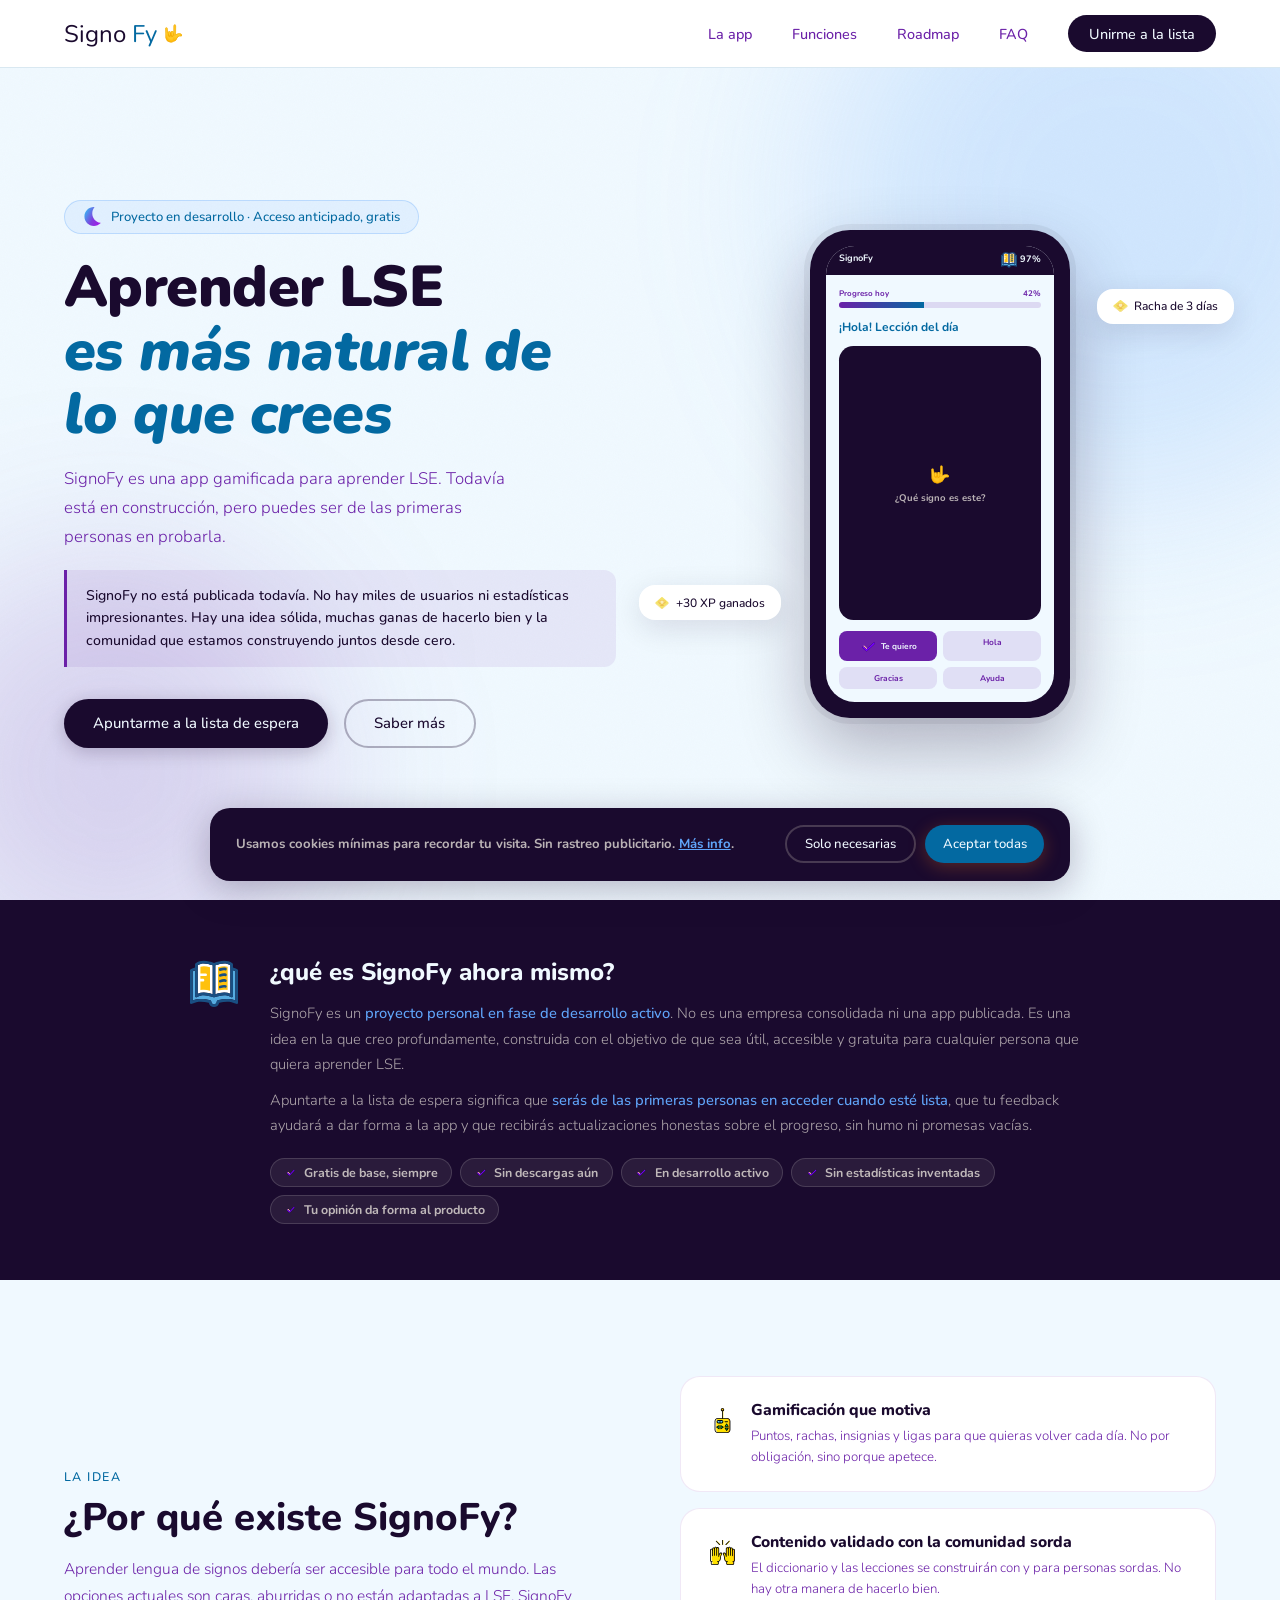
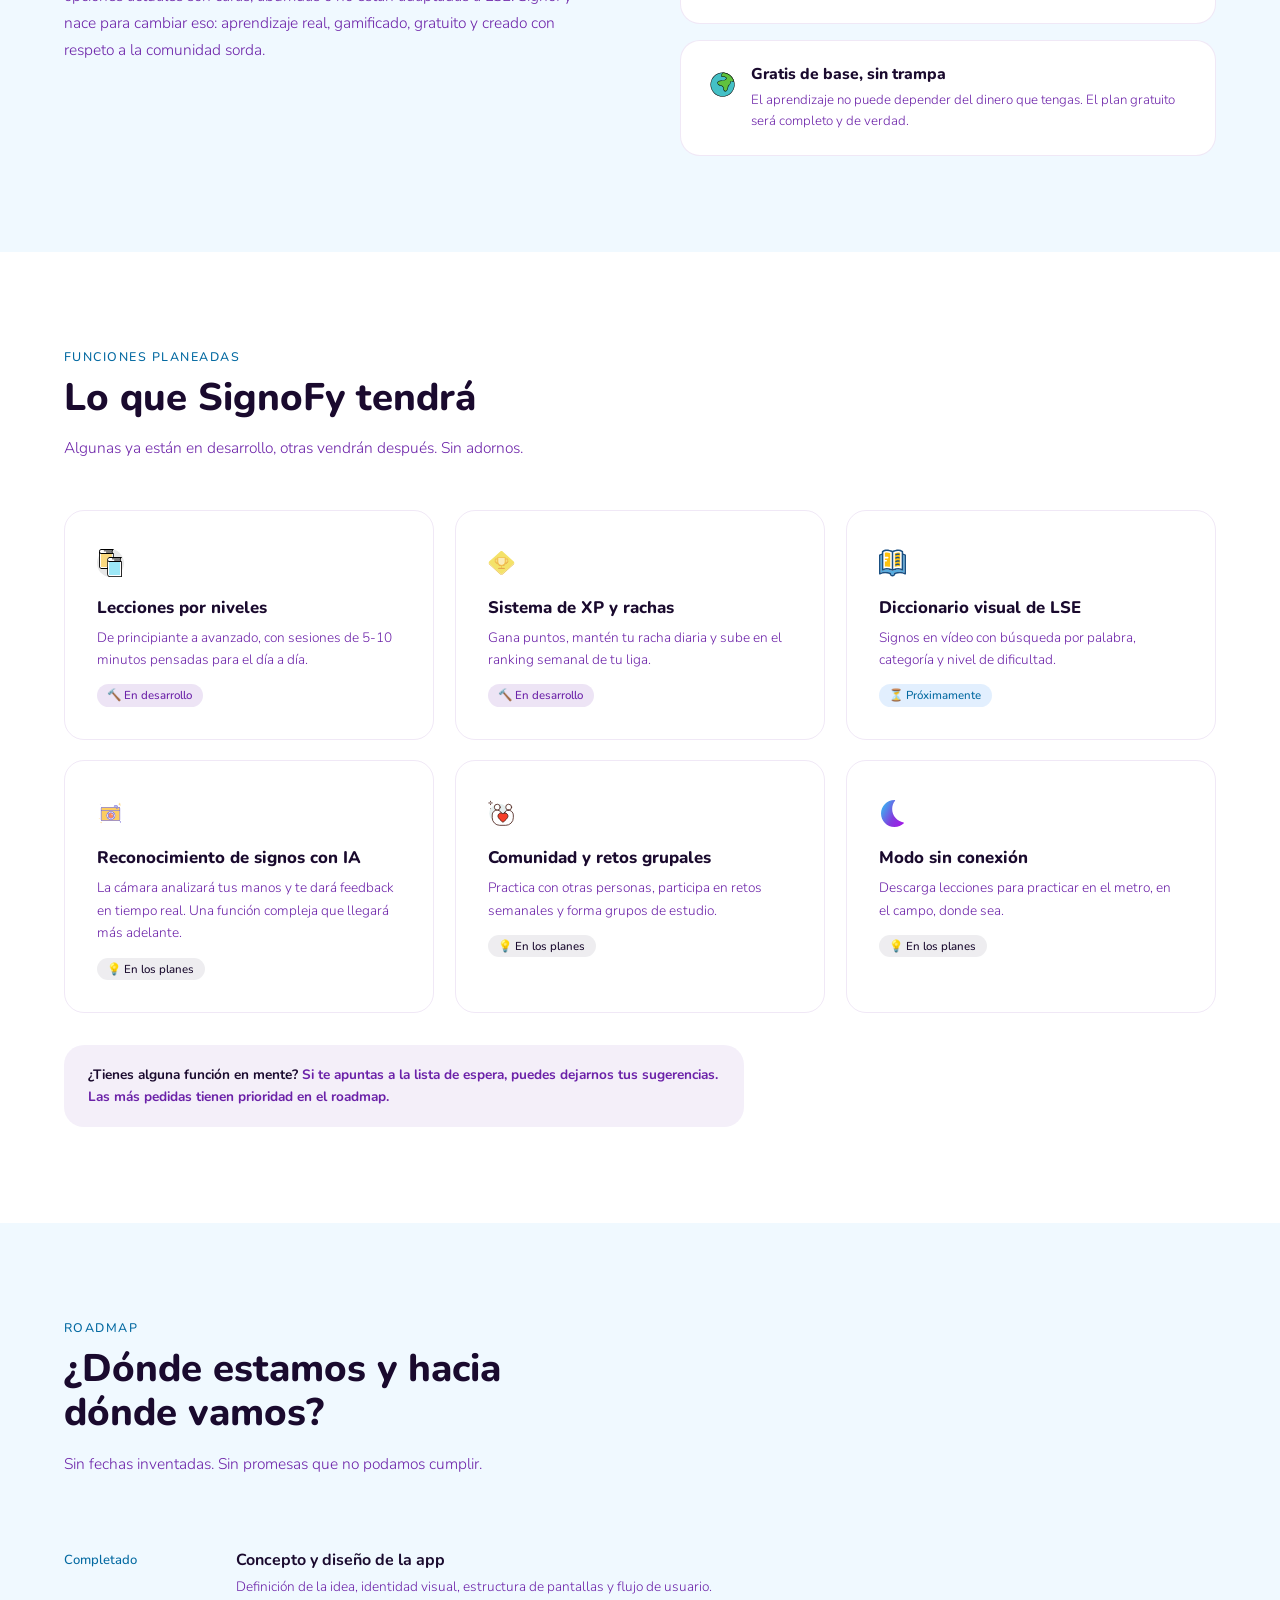
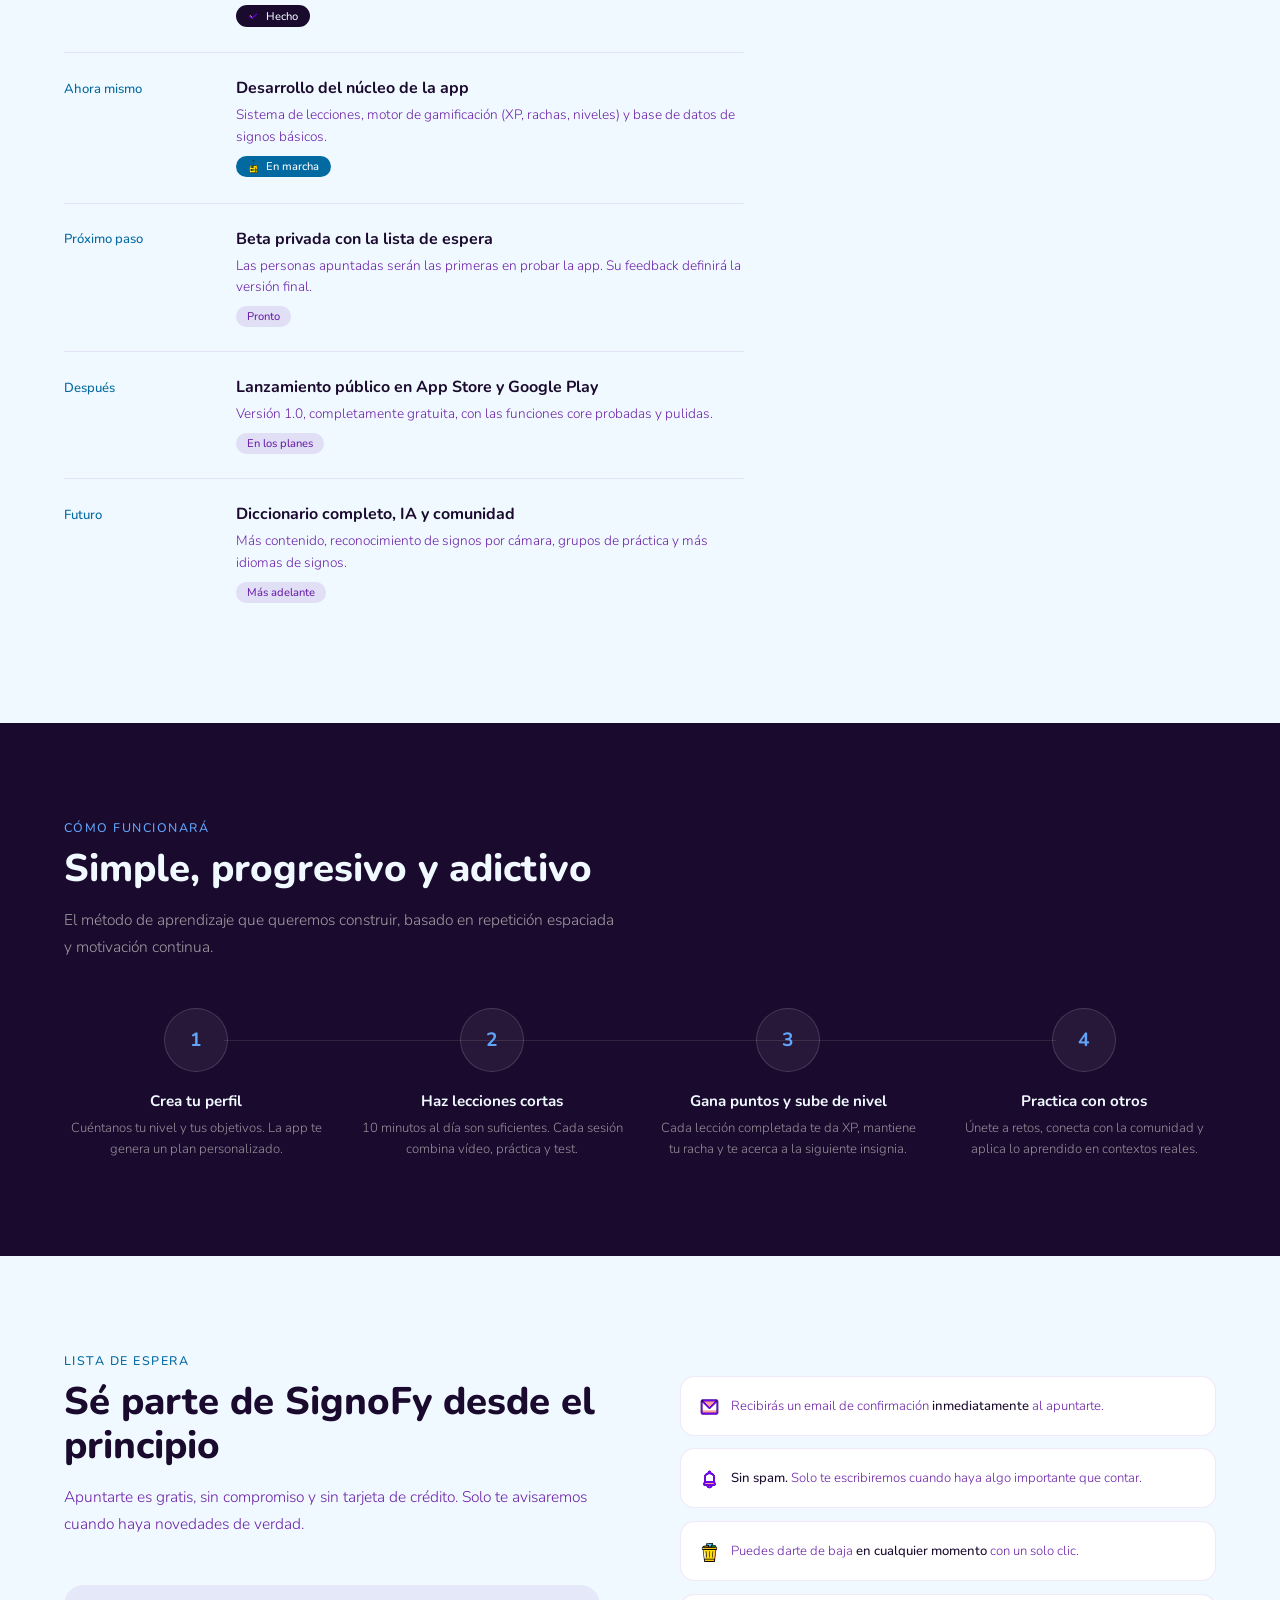
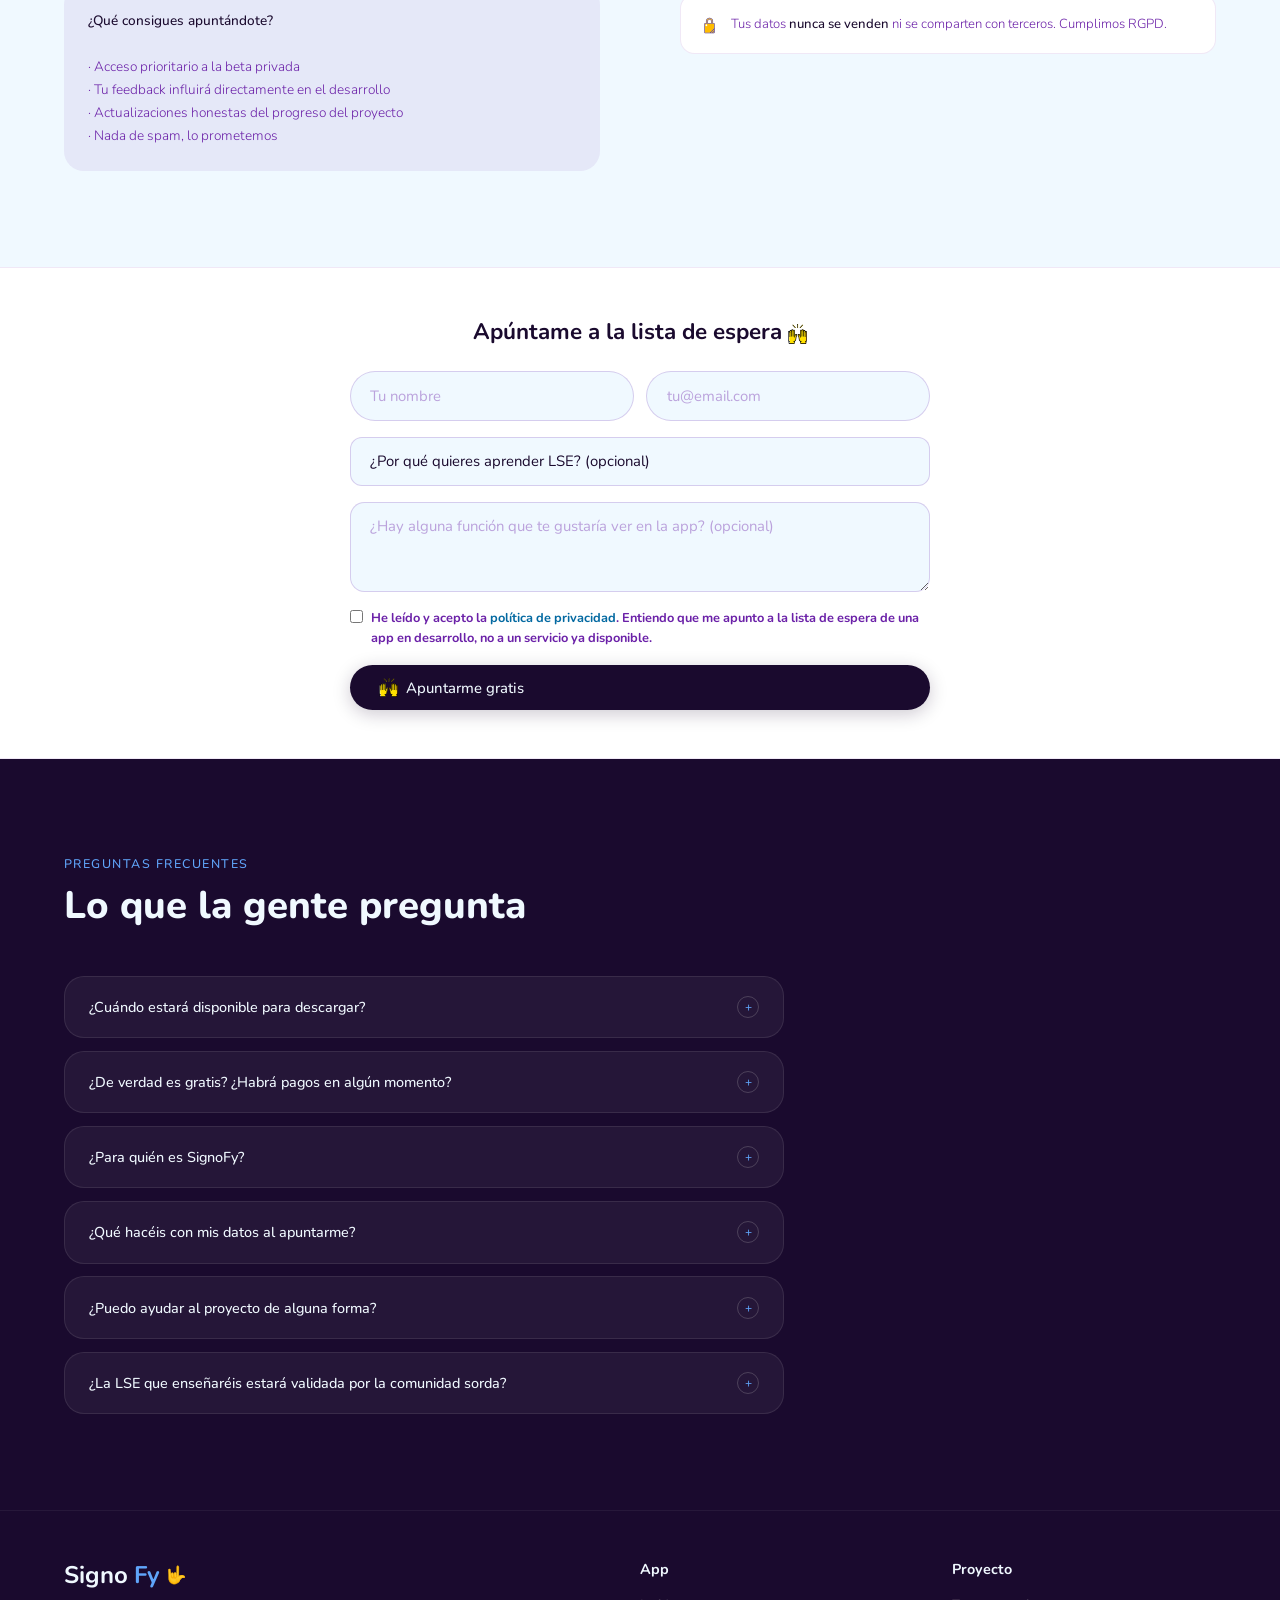
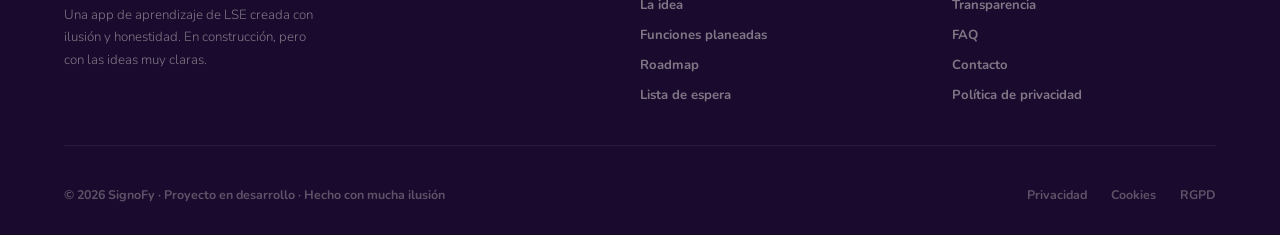
==== signofy/index.html @ 1447b9eb "upload signofy page" ====
<!DOCTYPE html>
<html lang="es">
<head>
  <meta charset="UTF-8" />
  <meta name="viewport" content="width=device-width, initial-scale=1.0" />
  <title>SignoFy — Aprende Lengua de Signos, gratis</title>

  <!-- Fuentes -->
  <link rel="preconnect" href="https://fonts.googleapis.com" />
  <link rel="preconnect" href="https://fonts.gstatic.com" crossorigin />
  <link href="https://fonts.googleapis.com/css2?family=Nunito:ital,wght@0,400;0,600;0,700;0,800;0,900;1,700&display=swap" rel="stylesheet" />

  <!-- Estilos -->
  <link rel="stylesheet" href="css/style.css" />
</head>
<body>

<!-- ── NAV ────────────────────────────────────────────────── -->
<nav id="navbar">
  <a href="#" class="logo">Signo<em>Fy</em> <img src="icons/love.svg" alt="mano" class="emoji-icon"></a>
  <ul class="nav-links">
    <li><a href="#about">La app</a></li>
    <li><a href="#features">Funciones</a></li>
    <li><a href="#roadmap">Roadmap</a></li>
    <li><a href="#faq">FAQ</a></li>
    <li><a href="#waitlist-form-section" class="nav-cta">Unirme a la lista</a></li>
  </ul>
  <div class="hamburger" id="hamburger">
    <span></span><span></span><span></span>
  </div>
</nav>

<!-- ── HERO ───────────────────────────────────────────────── -->
<section id="hero">
  <div class="blob blob-1"></div>
  <div class="blob blob-2"></div>

  <div class="hero-text">
    <div class="honesty-pill"><img src="icons/moon.svg" alt="proyecto" class="emoji-icon"> Proyecto en desarrollo · Acceso anticipado, gratis</div>
    <h1>Aprender LSE<br><em>es más natural de lo que crees</em></h1>
    <p class="hero-sub">SignoFy es una app gamificada para aprender LSE. Todavía está en construcción, pero puedes ser de las primeras personas en probarla.</p>
    <div class="early-note">
      <strong>SignoFy no está publicada todavía. No hay miles de usuarios ni estadísticas impresionantes. Hay una idea sólida, muchas ganas de hacerlo bien y la comunidad que estamos construyendo juntos desde cero.
    </div>
    <div class="hero-actions">
      <a href="#waitlist-form-section" class="btn btn-primary"> Apuntarme a la lista de espera</a>
      <a href="#about" class="btn btn-outline">Saber más</a>
    </div>
  </div>

  <div class="hero-visual">
    <div class="phone-wrap">
      <div class="phone">
        <div class="phone-screen">
          <div class="ps-top"><span>SignoFy</span><span><img src="icons/open.svg" alt="batería" class="emoji-icon ps-emoji"> 97%</span></div>
          <div class="ps-body">
            <div class="ps-bar-wrap">
              <div class="ps-bar-label"><span>Progreso hoy</span><span>42%</span></div>
              <div class="ps-bar"><div class="ps-fill"></div></div>
            </div>
            <div class="ps-greeting">¡Hola! Lección del día</div>
            <div class="ps-card">
              <div class="ps-love"><img src="icons/love.svg" alt="signo" class="emoji-icon"></div>
              <div class="ps-q">¿Qué signo es este?</div>
            </div>
            <div class="ps-opts">
              <div class="ps-opt ok"><img src="icons/check.svg" alt="correcto" class="emoji-icon"> Te quiero</div>
              <div class="ps-opt">Hola</div>
              <div class="ps-opt">Gracias</div>
              <div class="ps-opt">Ayuda</div>
            </div>
          </div>
        </div>
      </div>
      <div class="float-badge fb-1"><img src="icons/trophy.svg" alt="racha" class="emoji-icon"> Racha de 3 días</div>
      <div class="float-badge fb-2"><img src="icons/trophy.svg" alt="xp" class="emoji-icon"> +30 XP ganados</div>
    </div>
  </div>
</section>

<!-- ── TRANSPARENCIA ──────────────────────────────────────── -->
<section id="transparency">
  <div class="transp-inner">
    <div class="transp-icon"><img src="icons/open.svg" alt="transparencia" class="emoji-icon"></div>
    <div class="transp-text">
      <h2>¿qué es SignoFy ahora mismo?</h2>
      <p>SignoFy es un <strong>proyecto personal en fase de desarrollo activo</strong>. No es una empresa consolidada ni una app publicada. Es una idea en la que creo profundamente, construida con el objetivo de que sea útil, accesible y gratuita para cualquier persona que quiera aprender LSE.</p>
      <p>Apuntarte a la lista de espera significa que <strong>serás de las primeras personas en acceder cuando esté lista</strong>, que tu feedback ayudará a dar forma a la app y que recibirás actualizaciones honestas sobre el progreso, sin humo ni promesas vacías.</p>
      <div class="transp-tags">
        <div class="transp-tag"><img src="icons/check.svg" alt="check" class="emoji-icon"> Gratis de base, siempre</div>
        <div class="transp-tag"><img src="icons/check.svg" alt="check" class="emoji-icon"> Sin descargas aún</div>
        <div class="transp-tag"><img src="icons/check.svg" alt="check" class="emoji-icon"> En desarrollo activo</div>
        <div class="transp-tag"><img src="icons/check.svg" alt="check" class="emoji-icon"> Sin estadísticas inventadas</div>
        <div class="transp-tag"><img src="icons/check.svg" alt="check" class="emoji-icon"> Tu opinión da forma al producto</div>
      </div>
    </div>
  </div>
</section>

<!-- ── ABOUT ───────────────────────────────────────────────── -->
<section id="about">
  <div class="about-grid">
    <div class="about-text reveal">
      <p class="section-label">La idea</p>
      <h2 class="section-title">¿Por qué existe SignoFy?</h2>
      <p class="section-sub">Aprender lengua de signos debería ser accesible para todo el mundo. Las opciones actuales son caras, aburridas o no están adaptadas a LSE. SignoFy nace para cambiar eso: aprendizaje real, gamificado, gratuito y creado con respeto a la comunidad sorda.</p>
    </div>
    <div class="about-cards reveal">
      <div class="about-card">
        <div class="about-card-icon"><img src="icons/controller.svg" alt="gamificación" class="emoji-icon"></div>
        <div>
          <h3>Gamificación que motiva</h3>
          <p>Puntos, rachas, insignias y ligas para que quieras volver cada día. No por obligación, sino porque apetece.</p>
        </div>
      </div>
      <div class="about-card">
        <div class="about-card-icon"><img src="icons/hands.svg" alt="comunidad" class="emoji-icon"></div>
        <div>
          <h3>Contenido validado con la comunidad sorda</h3>
          <p>El diccionario y las lecciones se construirán con y para personas sordas. No hay otra manera de hacerlo bien.</p>
        </div>
      </div>
      <div class="about-card">
        <div class="about-card-icon"><img src="icons/world.svg" alt="mundial" class="emoji-icon"></div>
        <div>
          <h3>Gratis de base, sin trampa</h3>
          <p>El aprendizaje no puede depender del dinero que tengas. El plan gratuito será completo y de verdad.</p>
        </div>
      </div>
    </div>
  </div>
</section>

<!-- ── FEATURES ───────────────────────────────────────────── -->
<section id="features">
  <p class="section-label reveal">Funciones planeadas</p>
  <h2 class="section-title reveal">Lo que SignoFy tendrá</h2>
  <p class="section-sub reveal">Algunas ya están en desarrollo, otras vendrán después. Sin adornos.</p>

  <div class="features-grid">
    <div class="feat-card reveal">
      <div class="feat-icon"><img src="icons/book.svg" alt="lecciones" class="emoji-icon"></div>
      <h3>Lecciones por niveles</h3>
      <p>De principiante a avanzado, con sesiones de 5-10 minutos pensadas para el día a día.</p>
      <span class="feat-status status-current">🔨 En desarrollo</span>
    </div>
    <div class="feat-card reveal">
      <div class="feat-icon"><img src="icons/trophy.svg" alt="xp" class="emoji-icon"></div>
      <h3>Sistema de XP y rachas</h3>
      <p>Gana puntos, mantén tu racha diaria y sube en el ranking semanal de tu liga.</p>
      <span class="feat-status status-current">🔨 En desarrollo</span>
    </div>
    <div class="feat-card reveal">
      <div class="feat-icon"><img src="icons/open.svg" alt="diccionario" class="emoji-icon"></div>
      <h3>Diccionario visual de LSE</h3>
      <p>Signos en vídeo con búsqueda por palabra, categoría y nivel de dificultad.</p>
      <span class="feat-status status-soon">⏳ Próximamente</span>
    </div>
    <div class="feat-card reveal">
      <div class="feat-icon"><img src="icons/camera.svg" alt="reconocimiento" class="emoji-icon"></div>
      <h3>Reconocimiento de signos con IA</h3>
      <p>La cámara analizará tus manos y te dará feedback en tiempo real. Una función compleja que llegará más adelante.</p>
      <span class="feat-status status-plan">💡 En los planes</span>
    </div>
    <div class="feat-card reveal">
      <div class="feat-icon"><img src="icons/comunity.svg" alt="comunidad" class="emoji-icon"></div>
      <h3>Comunidad y retos grupales</h3>
      <p>Practica con otras personas, participa en retos semanales y forma grupos de estudio.</p>
      <span class="feat-status status-plan">💡 En los planes</span>
    </div>
    <div class="feat-card reveal">
      <div class="feat-icon"><img src="icons/moon.svg" alt="offline" class="emoji-icon"></div>
      <h3>Modo sin conexión</h3>
      <p>Descarga lecciones para practicar en el metro, en el campo, donde sea.</p>
      <span class="feat-status status-plan">💡 En los planes</span>
    </div>
  </div>

  <div class="features-note reveal">
    <strong>¿Tienes alguna función en mente?</strong> Si te apuntas a la lista de espera, puedes dejarnos tus sugerencias. Las más pedidas tienen prioridad en el roadmap.
  </div>
</section>

<!-- ── ROADMAP ─────────────────────────────────────────────── -->
<section id="roadmap">
  <p class="section-label reveal">Roadmap</p>
  <h2 class="section-title reveal">¿Dónde estamos y hacia dónde vamos?</h2>
  <p class="section-sub reveal">Sin fechas inventadas. Sin promesas que no podamos cumplir.</p>

  <div class="road-list">
    <div class="road-item reveal">
      <div class="road-date">Completado</div>
      <div class="road-content">
        <h3>Concepto y diseño de la app</h3>
        <p>Definición de la idea, identidad visual, estructura de pantallas y flujo de usuario.</p>
        <span class="road-tag tag-done"><img src="icons/check.svg" alt="hecho" class="emoji-icon"> Hecho</span>
      </div>
    </div>
    <div class="road-item reveal">
      <div class="road-date">Ahora mismo</div>
      <div class="road-content">
        <h3>Desarrollo del núcleo de la app</h3>
        <p>Sistema de lecciones, motor de gamificación (XP, rachas, niveles) y base de datos de signos básicos.</p>
        <span class="road-tag tag-current"><img src="icons/controller.svg" alt="marcha" class="emoji-icon"> En marcha</span>
      </div>
    </div>
    <div class="road-item reveal">
      <div class="road-date">Próximo paso</div>
      <div class="road-content">
        <h3>Beta privada con la lista de espera</h3>
        <p>Las personas apuntadas serán las primeras en probar la app. Su feedback definirá la versión final.</p>
        <span class="road-tag tag-next">Pronto</span>
      </div>
    </div>
    <div class="road-item reveal">
      <div class="road-date">Después</div>
      <div class="road-content">
        <h3>Lanzamiento público en App Store y Google Play</h3>
        <p>Versión 1.0, completamente gratuita, con las funciones core probadas y pulidas.</p>
        <span class="road-tag tag-next">En los planes</span>
      </div>
    </div>
    <div class="road-item reveal">
      <div class="road-date">Futuro</div>
      <div class="road-content">
        <h3>Diccionario completo, IA y comunidad</h3>
        <p>Más contenido, reconocimiento de signos por cámara, grupos de práctica y más idiomas de signos.</p>
        <span class="road-tag tag-next">Más adelante</span>
      </div>
    </div>
  </div>
</section>

<!-- ── CÓMO FUNCIONA ──────────────────────────────────────── -->
<section id="how">
  <p class="section-label reveal">Cómo funcionará</p>
  <h2 class="section-title reveal">Simple, progresivo y adictivo</h2>
  <p class="section-sub reveal">El método de aprendizaje que queremos construir, basado en repetición espaciada y motivación continua.</p>

  <div class="steps">
    <div class="step reveal">
      <div class="step-n">1</div>
      <h3>Crea tu perfil</h3>
      <p>Cuéntanos tu nivel y tus objetivos. La app te genera un plan personalizado.</p>
    </div>
    <div class="step reveal">
      <div class="step-n">2</div>
      <h3>Haz lecciones cortas</h3>
      <p>10 minutos al día son suficientes. Cada sesión combina vídeo, práctica y test.</p>
    </div>
    <div class="step reveal">
      <div class="step-n">3</div>
      <h3>Gana puntos y sube de nivel</h3>
      <p>Cada lección completada te da XP, mantiene tu racha y te acerca a la siguiente insignia.</p>
    </div>
    <div class="step reveal">
      <div class="step-n">4</div>
      <h3>Practica con otros</h3>
      <p>Únete a retos, conecta con la comunidad y aplica lo aprendido en contextos reales.</p>
    </div>
  </div>
</section>

<!-- ── LISTA DE ESPERA (info) ─────────────────────────────── -->
<section id="waitlist">
  <div class="reveal">
    <p class="section-label">Lista de espera</p>
    <h2 class="section-title">Sé parte de SignoFy desde el principio</h2>
    <p class="section-sub">Apuntarte es gratis, sin compromiso y sin tarjeta de crédito. Solo te avisaremos cuando haya novedades de verdad.</p>
    <div class="waitlist-note">
      <strong>¿Qué consigues apuntándote?</strong><br><br>
      · Acceso prioritario a la beta privada<br>
      · Tu feedback influirá directamente en el desarrollo<br>
      · Actualizaciones honestas del progreso del proyecto<br>
      · Nada de spam, lo prometemos
    </div>
  </div>
  <div class="reveal">
    <div class="mini-cards">
      <div class="mini-card">
        <div class="mini-card-icon"><img src="icons/mail.svg" alt="correo" class="emoji-icon"></div>
        <div class="mini-card-text">Recibirás un email de confirmación <strong>inmediatamente</strong> al apuntarte.</div>
      </div>
      <div class="mini-card">
        <div class="mini-card-icon"><img src="icons/bell.svg" alt="notificaciones" class="emoji-icon"></div>
        <div class="mini-card-text"><strong>Sin spam.</strong> Solo te escribiremos cuando haya algo importante que contar.</div>
      </div>
      <div class="mini-card">
        <div class="mini-card-icon"><img src="icons/trash.svg" alt="eliminar" class="emoji-icon"></div>
        <div class="mini-card-text">Puedes darte de baja <strong>en cualquier momento</strong> con un solo clic.</div>
      </div>
      <div class="mini-card">
        <div class="mini-card-icon"><img src="icons/lock.svg" alt="privacidad" class="emoji-icon"></div>
        <div class="mini-card-text">Tus datos <strong>nunca se venden</strong> ni se comparten con terceros. Cumplimos RGPD.</div>
      </div>
    </div>
  </div>
</section>

<!-- ── FORMULARIO LISTA DE ESPERA ─────────────────────────── -->
<div id="waitlist-form-section">
  <div class="form-wrap reveal">
    <h3>Apúntame a la lista de espera <img src="icons/hands.svg" alt="apuntarse" class="emoji-icon"></h3>
    <form class="waitlist-form" id="wl-form" onsubmit="handleWaitlist(event)">
      <div class="form-row">
        <input class="inp" type="text" name="nombre" placeholder="Tu nombre" required />
        <input class="inp" type="email" name="email" placeholder="tu@email.com" required />
      </div>
      <select class="inp" name="motivo">
        <option value="" disabled selected>¿Por qué quieres aprender LSE? (opcional)</option>
        <option>Tengo un familiar o amigo sordo</option>
        <option>Por curiosidad o interés personal</option>
        <option>Por razones profesionales</option>
        <option>Soy persona sorda o con discapacidad auditiva</option>
        <option>Para usarlo en mi profesión (educación, sanidad…)</option>
        <option>Otro motivo</option>
      </select>
      <textarea class="inp" name="sugerencias" placeholder="¿Hay alguna función que te gustaría ver en la app? (opcional)"></textarea>
      <div class="form-agree">
        <input type="checkbox" id="agree" required />
        <label for="agree">He leído y acepto la <a href="#">política de privacidad</a>. Entiendo que me apunto a la lista de espera de una app <strong>en desarrollo</strong>, no a un servicio ya disponible.</label>
      </div>
      <button type="submit" class="btn btn-primary"><img src="icons/hands.svg" alt="apuntarse" class="emoji-icon"> Apuntarme gratis</button>
    </form>
    <div class="success-box" id="wl-success">
      <div class="success-emoji"><img src="icons/trophy.svg" alt="éxito" class="emoji-icon emoji-lg"></div>
      <strong>¡Ya estás en la lista!</strong><br>
      Te hemos enviado un email de confirmación. Estarás entre las primeras personas en probar SignoFy cuando esté lista. Gracias de verdad por tu confianza y paciencia mientras construimos esto.
    </div>
  </div>
</div>

<!-- ── FAQ ─────────────────────────────────────────────────── -->
<section id="faq">
  <p class="section-label reveal">Preguntas frecuentes</p>
  <h2 class="section-title reveal">Lo que la gente pregunta</h2>

  <div class="faq-list">
    <div class="faq-item reveal">
      <div class="faq-q" onclick="toggleFaq(this)">
        ¿Cuándo estará disponible para descargar?
        <div class="faq-toggle">+</div>
      </div>
      <div class="faq-a">Honestamente, no tenemos una fecha fija todavía. Preferimos tomarnos el tiempo necesario para hacerlo bien antes que lanzar algo a medias. Las personas de la lista de espera serán las primeras en saberlo.</div>
    </div>
    <div class="faq-item reveal">
      <div class="faq-q" onclick="toggleFaq(this)">
        ¿De verdad es gratis? ¿Habrá pagos en algún momento?
        <div class="faq-toggle">+</div>
      </div>
      <div class="faq-a">El plan base será gratuito de verdad, sin límite de tiempo. Más adelante puede existir un plan de pago con funciones extra, pero las lecciones core y el diccionario básico serán siempre gratuitos. No creemos en los modelos que encierran el aprendizaje detrás de un muro de pago.</div>
    </div>
    <div class="faq-item reveal">
      <div class="faq-q" onclick="toggleFaq(this)">
        ¿Para quién es SignoFy?
        <div class="faq-toggle">+</div>
      </div>
      <div class="faq-a">Para cualquier persona que quiera aprender Lengua de Signos Española: familiares de personas sordas, profesionales, curiosos, estudiantes. También esperamos que sea útil para personas sordas que quieran practicar con oyentes o enseñar LSE.</div>
    </div>
    <div class="faq-item reveal">
      <div class="faq-q" onclick="toggleFaq(this)">
        ¿Qué hacéis con mis datos al apuntarme?
        <div class="faq-toggle">+</div>
      </div>
      <div class="faq-a">Tu email y nombre se usan exclusivamente para avisarte del progreso de la app y del acceso a la beta. No se venden, no se comparten con terceros y puedes borrarte cuando quieras con un clic. Cumplimos con el RGPD.</div>
    </div>
    <div class="faq-item reveal">
      <div class="faq-q" onclick="toggleFaq(this)">
        ¿Puedo ayudar al proyecto de alguna forma?
        <div class="faq-toggle">+</div>
      </div>
      <div class="faq-a">¡Sí! La forma más valiosa ahora mismo es apuntarte y contarnos qué necesitas que tenga la app. Si eres intérprete de LSE, persona sorda o tienes experiencia en diseño o desarrollo y quieres colaborar, escríbenos a <a href="/cdn-cgi/l/email-protection" class="__cf_email__" data-cfemail="452d2a292405362c222b2a233c6b243535">[email&#160;protected]</a></div>
    </div>
    <div class="faq-item reveal">
      <div class="faq-q" onclick="toggleFaq(this)">
        ¿La LSE que enseñaréis estará validada por la comunidad sorda?
        <div class="faq-toggle">+</div>
      </div>
      <div class="faq-a">Es una prioridad absoluta. Estamos construyendo el contenido con la colaboración de personas sordas nativas e intérpretes certificados. No publicaremos ningún signo sin esa validación. Si tienes experiencia en este ámbito y quieres ayudar, por favor, ponte en contacto.</div>
    </div>
  </div>
</section>

<!-- ── FOOTER ──────────────────────────────────────────────── -->
<footer>
  <div class="footer-inner">
    <div class="footer-brand">
      <div class="logo" style="color:var(--cream)">Signo<em style="color:var(--sand)">Fy</em> <img src="icons/love.svg" alt="mano" class="emoji-icon"></div>
      <p>Una app de aprendizaje de LSE creada con ilusión y honestidad. En construcción, pero con las ideas muy claras.</p>
    </div>
    <div class="footer-col">
      <h4>App</h4>
      <ul>
        <li><a href="#about">La idea</a></li>
        <li><a href="#features">Funciones planeadas</a></li>
        <li><a href="#roadmap">Roadmap</a></li>
        <li><a href="#waitlist-form-section">Lista de espera</a></li>
      </ul>
    </div>
    <div class="footer-col">
      <h4>Proyecto</h4>
      <ul>
        <li><a href="#transparency">Transparencia</a></li>
        <li><a href="#faq">FAQ</a></li>
        <li><a href="/cdn-cgi/l/email-protection#9af2f5f6fbdae9f3fdf4f5fce3b4fbeaea">Contacto</a></li>
        <li><a href="#">Política de privacidad</a></li>
      </ul>
    </div>
  </div>
  <div class="footer-bottom">
    <p>© 2026 SignoFy · Proyecto en desarrollo · Hecho con mucha ilusión</p>
    <div class="footer-legal">
      <a href="#">Privacidad</a>
      <a href="#">Cookies</a>
      <a href="#">RGPD</a>
    </div>
  </div>
</footer>

<!-- ── COOKIE BANNER ──────────────────────────────────────── -->
<div id="cookie">
  <p>Usamos cookies mínimas para recordar tu visita. Sin rastreo publicitario. <a href="#">Más info</a>.</p>
  <div class="cookie-btns">
    <button class="btn btn-outline" style="padding:.5rem 1.1rem;font-size:.82rem;color:var(--cream);border-color:rgba(254,250,224,.2)" onclick="closeCookie()">Solo necesarias</button>
    <button class="btn btn-terra" style="padding:.5rem 1.1rem;font-size:.82rem;" onclick="acceptCookies()">Aceptar todas</button>
  </div>
</div>

  <script src="main.js"></script>
</body>
</html>
---- signofy/css/style.css ----
/* ── VARIABLES ───────────────────────────────────────────── */
:root {
  --cream:  #F0F9FF;
  --forest: #1A0A2E;
  --moss:   #6B21A8;
  --sand:   #60A5FA;
  --terra:  #0369A1;
  --ff-h:   'Nunito', sans-serif;
  --ff-b:   'Nunito', sans-serif;
  --r:      1.25rem;
}

/* ── RESET ───────────────────────────────────────────────── */
*, *::before, *::after { box-sizing: border-box; margin: 0; padding: 0; }
html { scroll-behavior: smooth; }
body { font-family: var(--ff-b); background: var(--cream); color: var(--forest); overflow-x: hidden; }
a { color: inherit; text-decoration: none; }

/* noise overlay */
body::before {
  content: ''; position: fixed; inset: 0; z-index: 0; pointer-events: none; opacity: .025;
  background-image: url("data:image/svg+xml,%3Csvg viewBox='0 0 200 200' xmlns='http://www.w3.org/2000/svg'%3E%3Cfilter id='n'%3E%3CfeTurbulence type='fractalNoise' baseFrequency='0.85' numOctaves='4' stitchTiles='stitch'/%3E%3C/filter%3E%3Crect width='100%25' height='100%25' filter='url(%23n)'/%3E%3C/svg%3E");
  background-size: 180px;
}

/* ── NAV ─────────────────────────────────────────────────── */
nav {
  position: fixed; top: 0; left: 0; right: 0; z-index: 100;
  display: flex; align-items: center; justify-content: space-between;
  padding: 1.1rem 4rem;
  background: #FFFFFF;
  backdrop-filter: blur(16px);
  border-bottom: 1px solid rgba(3,105,161,.15);
  transition: box-shadow .3s;
}
nav.scrolled { box-shadow: 0 4px 24px rgba(26,10,46,.08); }

.logo { font-family: var(--ff-h); font-size: 1.5rem; display: flex; align-items: center; gap: .4rem; }
.logo em { font-style: normal; color: var(--terra); }

/* Iconos SVG */
.emoji-icon { width: 1.2rem; height: 1.2rem; display: inline-block; vertical-align: middle; }
.emoji-lg { width: 2.5rem; height: 2.5rem; }
.ps-emoji { width: 1rem; height: 1rem; }
.feat-icon img { width: 1.7rem; height: 1.7rem; }
.about-card-icon img { width: 1.6rem; height: 1.6rem; }
.mini-card-icon img { width: 1.2rem; height: 1.2rem; }
.transp-icon img { width: 3rem; height: 3rem; }
.ps-hand img { width: 2.4rem; height: 2.4rem; }

.nav-links { display: flex; gap: 2.5rem; list-style: none; font-size: .9rem; font-weight: 500; }
.nav-links a { color: var(--moss); transition: color .2s; position: relative; }
.nav-links a::after {
  content: ''; position: absolute; bottom: -3px; left: 0; right: 0;
  height: 2px; background: var(--terra);
  transform: scaleX(0); transform-origin: left; transition: transform .25s;
}
.nav-links a:hover { color: var(--forest); }
.nav-links a:hover::after { transform: scaleX(1); }

.nav-cta {
  background: var(--forest) !important;
  color: var(--cream) !important;
  padding: .55rem 1.3rem; border-radius: 2rem;
  transition: background .2s !important;
}
.nav-cta:hover { background: var(--moss) !important; }
.nav-cta::after { display: none !important; }

.hamburger { display: none; flex-direction: column; gap: 5px; cursor: pointer; }
.hamburger span { display: block; width: 22px; height: 2px; background: var(--forest); border-radius: 1px; }

/* ── BUTTONS ─────────────────────────────────────────────── */
.btn {
  display: inline-flex; align-items: center; gap: .5rem;
  padding: .8rem 1.8rem; border-radius: 3rem;
  font-family: var(--ff-b); font-size: .93rem; font-weight: 500;
  cursor: pointer; border: none;
  transition: transform .2s, box-shadow .2s, background .2s;
}
.btn:hover { transform: translateY(-2px); }
.btn-primary { background: var(--forest); color: var(--cream); box-shadow: 0 4px 18px rgba(26,10,46,.22); }
.btn-primary:hover { background: var(--moss); }
.btn-outline { background: transparent; color: var(--forest); border: 2px solid rgba(26,10,46,.3); }
.btn-outline:hover { background: var(--forest); color: var(--cream); }
.btn-terra { background: var(--terra); color: var(--cream); box-shadow: 0 4px 18px rgba(249,115,22,.28); }
.btn-terra:hover { background: var(--sand); }

/* ── SECTION COMMON ──────────────────────────────────────── */
.section-label {
  font-size: .78rem; letter-spacing: .12em; text-transform: uppercase;
  color: var(--terra); font-weight: 500; margin-bottom: .7rem;
}
.section-title {
  font-family: var(--ff-h); font-size: clamp(1.9rem, 3vw, 2.7rem);
  line-height: 1.15; max-width: 560px; margin-bottom: .9rem;
  font-weight: 800;
}
.section-sub {
  font-size: .97rem; color: var(--moss); max-width: 560px;
  line-height: 1.75; font-weight: 300; margin-bottom: 3rem;
}

/* ── HERO ─────────────────────────────────────────────────── */
#hero {
  min-height: 100vh;
  display: grid; grid-template-columns: 1fr 1fr;
  align-items: center; gap: 3rem;
  padding: 7rem 4rem 4rem;
  position: relative; overflow: hidden;
}

.blob { position: absolute; border-radius: 50%; filter: blur(90px); pointer-events: none; }
.blob-1 { width: 600px; height: 600px; background: rgba(96,165,250,.22); top: -100px; right: -140px; }
.blob-2 { width: 420px; height: 420px; background: rgba(107,33,168,.18); bottom: -80px; left: -100px; }

.honesty-pill {
  display: inline-flex; align-items: center; gap: .6rem;
  background: rgba(96,165,250,.1);
  border: 1.5px solid rgba(96,165,250,.3);
  color: var(--terra);
  padding: .4rem 1.1rem; border-radius: 2rem;
  font-size: .82rem; font-weight: 500;
  margin-bottom: 1.4rem;
  animation: fadeUp .5s .1s both;
}

h1 {
  font-family: var(--ff-h); font-size: clamp(2.6rem, 4.5vw, 4rem);
  line-height: 1.1; letter-spacing: -.01em; margin-bottom: 1.2rem;
  font-weight: 900;
  animation: fadeUp .5s .2s both;
}
h1 em { font-style: italic; color: var(--terra); }

.hero-sub {
  font-size: 1.05rem; color: var(--moss); line-height: 1.7;
  max-width: 460px; margin-bottom: 1.2rem; font-weight: 300;
  animation: fadeUp .5s .3s both;
}

.early-note {
  background: rgba(107,33,168,.08);
  border-left: 3px solid var(--moss);
  border-radius: 0 .75rem .75rem 0;
  padding: .9rem 1.2rem;
  margin-bottom: 2rem;
  font-size: .88rem; color: var(--moss); line-height: 1.6;
  animation: fadeUp .5s .35s both;
}
.early-note strong { color: var(--forest); font-weight: 500; }

.hero-actions { display: flex; gap: 1rem; flex-wrap: wrap; animation: fadeUp .5s .4s both; }

/* Phone mockup */
.hero-visual { position: relative; z-index: 1; display: flex; justify-content: center; animation: fadeUp .5s .3s both; }

.phone {
  width: 260px; background: var(--forest);
  border-radius: 2.5rem; padding: 1rem;
  box-shadow: 0 30px 70px rgba(26,10,46,.3), 0 0 0 6px rgba(26,10,46,.06);
}
.phone-screen {
  background: var(--cream); border-radius: 1.8rem;
  overflow: hidden; aspect-ratio: 9/18;
  display: flex; flex-direction: column;
}
.ps-top {
  background: var(--forest); color: var(--cream);
  font-size: .58rem; padding: .4rem .8rem;
  display: flex; justify-content: space-between;
}
.ps-body { flex: 1; padding: .8rem; display: flex; flex-direction: column; gap: .7rem; }
.ps-greeting { font-family: var(--ff-h); font-size: .75rem; color: var(--terra); }
.ps-card {
  background: var(--forest); border-radius: .9rem; padding: .9rem;
  color: var(--cream); text-align: center; flex: 1;
  display: flex; flex-direction: column; align-items: center; justify-content: center; gap: .4rem;
}
.ps-hand { font-size: 3rem; animation: wave 2.8s ease-in-out infinite; }
.ps-hand img { width: 2.4rem; height: 2.4rem; animation: wave 2.8s ease-in-out infinite; }
.ps-q { font-size: .6rem; color: rgba(255,251,240,.7); }
.ps-opts { display: grid; grid-template-columns: 1fr 1fr; gap: .35rem; }
.ps-opt {
  background: rgba(107,33,168,.12); border-radius: .5rem;
  padding: .35rem; font-size: .52rem; text-align: center; color: var(--moss);
}
.ps-opt.ok { background: var(--moss); color: var(--cream); }
.ps-bar-label {
  font-size: .5rem; color: var(--moss); margin-bottom: .2rem;
  display: flex; justify-content: space-between;
}
.ps-bar { background: rgba(107,33,168,.15); height: 6px; border-radius: 1rem; overflow: hidden; }
.ps-fill {
  height: 100%; width: 42%;
  background: linear-gradient(90deg, var(--moss), var(--terra));
  animation: grow 2s 1s both;
}

.float-badge {
  position: absolute; background: white; border-radius: 1rem;
  padding: .6rem 1rem; box-shadow: 0 8px 30px rgba(26,10,46,.12);
  font-size: .75rem; font-weight: 500;
  display: flex; align-items: center; gap: .4rem; white-space: nowrap;
}
.float-badge img { width: .9rem; height: .9rem; }
.fb-1 { top: 12%; right: -18px; animation: float 3s ease-in-out infinite; }
.fb-2 { bottom: 20%; left: -25px; animation: float 3.5s 1s ease-in-out infinite; }

/* ── TRANSPARENCY ────────────────────────────────────────── */
#transparency {
  background: var(--forest); padding: 3.5rem 4rem;
  position: relative; z-index: 1;
}
.transp-inner {
  max-width: 900px; margin: 0 auto;
  display: grid; grid-template-columns: auto 1fr;
  gap: 2rem; align-items: start;
}
.transp-icon { font-size: 3rem; line-height: 1; }
.transp-icon img { width: 3rem; height: 3rem; }
.transp-text h2 { font-family: var(--ff-h); color: var(--cream); font-size: 1.5rem; margin-bottom: .8rem; font-weight: 800; }
.transp-text p { color: rgba(255,251,240,.65); font-size: .92rem; line-height: 1.75; font-weight: 300; }
.transp-text p + p { margin-top: .6rem; }
.transp-text strong { color: var(--sand); font-weight: 500; }
.transp-tags { display: flex; flex-wrap: wrap; gap: .5rem; margin-top: 1.2rem; }
.transp-tag {
  background: rgba(255,251,240,.07); border: 1px solid rgba(255,251,240,.15);
  color: rgba(255,251,240,.7); padding: .3rem .85rem;
  border-radius: 2rem; font-size: .78rem;
  display: flex; align-items: center; gap: .4rem;
}
.transp-tag img { width: .8rem; height: .8rem; }

/* ── ABOUT ───────────────────────────────────────────────── */
#about { padding: 6rem 4rem; }
.about-grid { display: grid; grid-template-columns: 1fr 1fr; gap: 5rem; align-items: center; }
.about-text .section-sub { margin-bottom: 0; }
.about-cards { display: flex; flex-direction: column; gap: 1rem; }
.about-card {
  background: white; border-radius: var(--r);
  padding: 1.4rem 1.8rem; border: 1px solid rgba(107,33,168,.1);
  display: flex; gap: 1rem; align-items: flex-start;
  transition: transform .2s, box-shadow .2s;
}
.about-card:hover { transform: translateX(5px); box-shadow: 0 6px 24px rgba(26,10,46,.08); }
.about-card-icon { font-size: 1.6rem; flex-shrink: 0; margin-top: .1rem; }
.about-card-icon img { width: 1.6rem; height: 1.6rem; }
.about-card h3 { font-family: var(--ff-h); font-size: .98rem; margin-bottom: .3rem; font-weight: 800; }
.about-card p { font-size: .83rem; color: var(--moss); line-height: 1.6; font-weight: 300; }

/* ── FEATURES ────────────────────────────────────────────── */
#features { background: white; padding: 6rem 4rem; }
.features-grid { display: grid; grid-template-columns: repeat(3, 1fr); gap: 1.3rem; margin-top: 3rem; }
.feat-card {
  border-radius: var(--r); padding: 2rem;
  border: 1.5px solid rgba(107,33,168,.1);
  transition: transform .25s, box-shadow .25s;
  position: relative; overflow: hidden;
}
.feat-card::before {
  content: ''; position: absolute; top: 0; left: 0; right: 0; height: 3px;
  background: linear-gradient(90deg, var(--moss), var(--terra));
  transform: scaleX(0); transform-origin: left; transition: transform .3s;
}
.feat-card:hover { transform: translateY(-4px); box-shadow: 0 12px 40px rgba(26,10,46,.1); }
.feat-card:hover::before { transform: scaleX(1); }
.feat-icon { font-size: 1.7rem; margin-bottom: 1rem; }
.feat-icon img { width: 1.7rem; height: 1.7rem; }
.feat-card h3 { font-family: var(--ff-h); font-size: 1.05rem; margin-bottom: .5rem; font-weight: 800; }
.feat-card p { font-size: .85rem; color: var(--moss); line-height: 1.65; font-weight: 300; }
.feat-status {
  display: inline-block; margin-top: .8rem;
  font-size: .72rem; font-weight: 500; padding: .2rem .65rem; border-radius: 2rem;
}
.status-current { background: rgba(107,33,168,.12); color: var(--moss); }
.status-soon    { background: rgba(96,165,250,.18); color: var(--terra); }
.status-plan    { background: rgba(26,10,46,.07); color: var(--forest); }

.features-note {
  margin-top: 2rem; padding: 1.2rem 1.5rem;
  background: rgba(107,33,168,.07); border-radius: var(--r);
  font-size: .85rem; color: var(--moss); line-height: 1.6; max-width: 680px;
}
.features-note strong { color: var(--forest); }

/* ── ROADMAP ─────────────────────────────────────────────── */
#roadmap { padding: 6rem 4rem; }
.road-list { display: flex; flex-direction: column; margin-top: 3rem; max-width: 680px; }
.road-item {
  display: grid; grid-template-columns: 140px 1fr;
  gap: 2rem; align-items: start;
  padding: 1.5rem 0; border-bottom: 1px solid rgba(107,33,168,.1);
}
.road-item:last-child { border-bottom: none; }
.road-date { font-size: .82rem; color: var(--terra); font-weight: 500; padding-top: .15rem; }
.road-content h3 { font-family: var(--ff-h); font-size: 1rem; margin-bottom: .3rem; }
.road-content p { font-size: .85rem; color: var(--moss); line-height: 1.6; font-weight: 300; }
.road-tag {
  display: inline-flex; align-items: center; gap: .4rem;
  margin-top: .5rem;
  font-size: .7rem; font-weight: 500; padding: .2rem .7rem; border-radius: 2rem;
}
.road-tag img { width: .8rem; height: .8rem; }
.tag-done    { background: var(--forest); color: var(--cream); }
.tag-current { background: var(--terra); color: white; }
.tag-next    { background: rgba(107,33,168,.12); color: var(--moss); }

/* ── HOW IT WORKS ────────────────────────────────────────── */
#how { background: var(--forest); padding: 6rem 4rem; }
#how .section-title { color: var(--cream); }
#how .section-label { color: var(--sand); }
#how .section-sub   { color: rgba(255,251,240,.6); }

.steps {
  display: grid; grid-template-columns: repeat(4, 1fr);
  gap: 2rem; margin-top: 3rem; position: relative;
}
.steps::before {
  content: ''; position: absolute;
  top: 2rem; left: calc(12.5% + 1rem); right: calc(12.5% + 1rem);
  height: 1px; background: rgba(254,250,224,.1);
}
.step { text-align: center; }
.step-n {
  width: 4rem; height: 4rem; border-radius: 50%;
  background: rgba(255,251,240,.06); border: 1.5px solid rgba(255,251,240,.14);
  display: flex; align-items: center; justify-content: center;
  font-family: var(--ff-h); font-size: 1.2rem; color: var(--sand);
  margin: 0 auto 1.2rem; position: relative; z-index: 1;
}
.step h3 { font-family: var(--ff-h); color: var(--cream); font-size: .95rem; margin-bottom: .4rem; }
.step p { font-size: .82rem; color: rgba(255,251,240,.55); line-height: 1.6; font-weight: 300; }

/* ── WAITLIST INFO ───────────────────────────────────────── */
#waitlist {
  padding: 6rem 4rem;
  display: grid; grid-template-columns: 1fr 1fr;
  gap: 5rem; align-items: start;
}
.waitlist-note {
  background: rgba(107,33,168,.08); border-radius: var(--r);
  padding: 1.5rem; margin-top: 1.5rem;
  font-size: .85rem; color: var(--moss); line-height: 1.7; font-weight: 300;
}
.waitlist-note strong { color: var(--forest); font-weight: 500; }
.mini-cards { display: flex; flex-direction: column; gap: .8rem; margin-top: 1.5rem; }
.mini-card {
  background: white; border-radius: .9rem;
  padding: 1rem 1.2rem; border: 1px solid rgba(107,33,168,.1);
  font-size: .82rem; display: flex; align-items: center; gap: .7rem;
}
.mini-card-icon { font-size: 1.2rem; flex-shrink: 0; }
.mini-card-icon img { width: 1.2rem; height: 1.2rem; }
.mini-card-text { color: var(--moss); font-weight: 300; }
.mini-card-text strong { color: var(--forest); font-weight: 500; }

/* ── WAITLIST FORM ───────────────────────────────────────── */
#waitlist-form-section {
  background: white; padding: 3rem 4rem;
  border-top: 1px solid rgba(107,33,168,.1);
  border-bottom: 1px solid rgba(107,33,168,.1);
}
.form-wrap { max-width: 580px; margin: 0 auto; }
.form-wrap h3 { font-family: var(--ff-h); font-size: 1.4rem; margin-bottom: 1.5rem; text-align: center; }
.waitlist-form { display: flex; flex-direction: column; gap: 1rem; }
.form-row { display: flex; gap: .8rem; }
.inp {
  flex: 1; padding: .85rem 1.2rem; border-radius: 3rem;
  border: 1.5px solid rgba(107,33,168,.2); background: var(--cream);
  font-family: var(--ff-b); font-size: .93rem; color: var(--forest);
  outline: none; transition: border-color .2s;
}
.inp:focus { border-color: var(--moss); }
.inp::placeholder { color: rgba(107,33,168,.4); }
select.inp { appearance: none; cursor: pointer; border-radius: .75rem; }
textarea.inp { border-radius: .9rem; resize: vertical; min-height: 90px; }

.form-agree {
  font-size: .8rem; color: var(--moss); line-height: 1.6;
  display: flex; gap: .5rem; align-items: flex-start;
}
.form-agree input { margin-top: .15rem; flex-shrink: 0; accent-color: var(--moss); }
.form-agree a { color: var(--terra); }

.success-box {
  display: none;
  background: rgba(107,33,168,.1); border: 1.5px solid rgba(107,33,168,.25);
  border-radius: var(--r); padding: 1.5rem;
  text-align: center; color: var(--moss); font-size: .92rem; line-height: 1.7;
}
.success-box.show { display: block; animation: fadeUp .4s both; }
.success-box strong { color: var(--forest); font-weight: 500; }
.success-emoji { font-size: 2.5rem; margin-bottom: .8rem; }
.success-emoji img { width: 2.5rem; height: 2.5rem; margin-bottom: .8rem; display: block; }

/* ── FAQ ─────────────────────────────────────────────────── */
#faq { background: var(--forest); padding: 6rem 4rem; }
#faq .section-title { color: var(--cream); }
#faq .section-label { color: var(--sand); }
.faq-list { max-width: 720px; margin-top: 3rem; display: flex; flex-direction: column; gap: .8rem; }
.faq-item {
  background: rgba(255,251,240,.05); border: 1px solid rgba(255,251,240,.09);
  border-radius: var(--r); overflow: hidden;
}
.faq-q {
  padding: 1.2rem 1.5rem; display: flex; justify-content: space-between; align-items: center;
  cursor: pointer; color: var(--cream); font-size: .9rem; font-weight: 500; gap: 1rem;
}
.faq-q:hover { background: rgba(255,251,240,.04); }
.faq-toggle {
  width: 22px; height: 22px; border-radius: 50%;
  border: 1px solid rgba(255,251,240,.18);
  display: flex; align-items: center; justify-content: center;
  flex-shrink: 0; color: var(--sand); font-size: .75rem;
  transition: transform .2s, background .2s;
}
.faq-item.open .faq-toggle { transform: rotate(45deg); background: var(--terra); border-color: var(--terra); }
.faq-a {
  max-height: 0; overflow: hidden; transition: max-height .35s ease;
  font-size: .86rem; color: rgba(254,250,224,.58); line-height: 1.75; font-weight: 300;
}
.faq-item.open .faq-a { max-height: 200px; padding: 0 1.5rem 1.2rem; }

/* ── FOOTER ──────────────────────────────────────────────── */
footer {
  background: var(--forest);
  border-top: 1px solid rgba(255,251,240,.06);
  padding: 3rem 4rem 2rem;
}
.footer-inner {
  display: grid; grid-template-columns: 2fr 1fr 1fr;
  gap: 3rem; margin-bottom: 2.5rem;
  padding-bottom: 2.5rem; border-bottom: 1px solid rgba(255,251,240,.07);
}
.footer-brand .logo { margin-bottom: .8rem; }
.footer-brand p { font-size: .83rem; color: rgba(255,251,240,.45); line-height: 1.7; max-width: 260px; font-weight: 300; }
.footer-col h4 { font-family: var(--ff-h); color: var(--cream); font-size: .9rem; margin-bottom: .9rem; }
.footer-col ul { list-style: none; display: flex; flex-direction: column; gap: .5rem; }
.footer-col a { font-size: .82rem; color: rgba(255,251,240,.45); transition: color .2s; }
.footer-col a:hover { color: var(--sand); }
.footer-bottom { display: flex; justify-content: space-between; align-items: center; flex-wrap: wrap; gap: 1rem; }
.footer-bottom p { font-size: .78rem; color: rgba(255,251,240,.3); }
.footer-legal { display: flex; gap: 1.5rem; }
.footer-legal a { font-size: .78rem; color: rgba(255,251,240,.3); transition: color .2s; }
.footer-legal a:hover { color: var(--cream); }

/* ── COOKIE BANNER ───────────────────────────────────────── */
#cookie {
  position: fixed; bottom: 1.2rem; left: 1.2rem; right: 1.2rem;
  max-width: 860px; margin: 0 auto;
  background: var(--forest); border-radius: var(--r);
  padding: 1.1rem 1.6rem;
  display: flex; align-items: center; justify-content: space-between;
  gap: 1rem; flex-wrap: wrap;
  z-index: 999; box-shadow: 0 8px 36px rgba(26,10,46,.28);
  transform: translateY(100px); opacity: 0;
  animation: slideUp .5s 1.8s forwards;
}
#cookie p { font-size: .82rem; color: rgba(255,251,240,.7); flex: 1; min-width: 200px; }
#cookie p a { color: var(--sand); text-decoration: underline; }
.cookie-btns { display: flex; gap: .6rem; }

/* ── ANIMATIONS ──────────────────────────────────────────── */
@keyframes fadeUp {
  from { opacity: 0; transform: translateY(18px); }
  to   { opacity: 1; transform: none; }
}
@keyframes wave {
  0%, 100% { transform: rotate(-7deg); }
  50%       { transform: rotate(7deg); }
}
@keyframes grow {
  from { width: 0; }
  to   { width: 42%; }
}
@keyframes float {
  0%, 100% { transform: translateY(0); }
  50%       { transform: translateY(-8px); }
}
@keyframes slideUp {
  to { transform: none; opacity: 1; }
}

.reveal { opacity: 0; transform: translateY(24px); transition: opacity .6s, transform .6s; }
.reveal.visible { opacity: 1; transform: none; }

/* ── RESPONSIVE ──────────────────────────────────────────── */
@media (max-width: 1024px) {
  nav { padding: 1rem 2rem; }
  #hero { grid-template-columns: 1fr; padding: 6rem 2rem 4rem; text-align: center; }
  .hero-sub { margin: 0 auto 1rem; }
  .hero-actions { justify-content: center; }
  .hero-visual { display: none; }
  .about-grid { grid-template-columns: 1fr; gap: 3rem; }
  #waitlist { grid-template-columns: 1fr; padding: 6rem 2rem 4rem; }
  #about, #features, #roadmap, #how, #faq, footer { padding: 5rem 2rem; }
  #waitlist-form-section { padding: 3rem 2rem; }
  .features-grid { grid-template-columns: 1fr 1fr; }
  .steps { grid-template-columns: repeat(2, 1fr); }
  .footer-inner { grid-template-columns: 1fr 1fr; }
  .transp-inner { grid-template-columns: 1fr; }
  #transparency { padding: 3rem 2rem; }
}
@media (max-width: 640px) {
  .nav-links { display: none; }
  .hamburger { display: flex; }
  .features-grid { grid-template-columns: 1fr; }
  .steps { grid-template-columns: 1fr 1fr; }
  .footer-inner { grid-template-columns: 1fr; }
  .form-row { flex-direction: column; }
  .road-item { grid-template-columns: 1fr; gap: .3rem; }
  #transparency { padding: 2.5rem 1.5rem; }
}
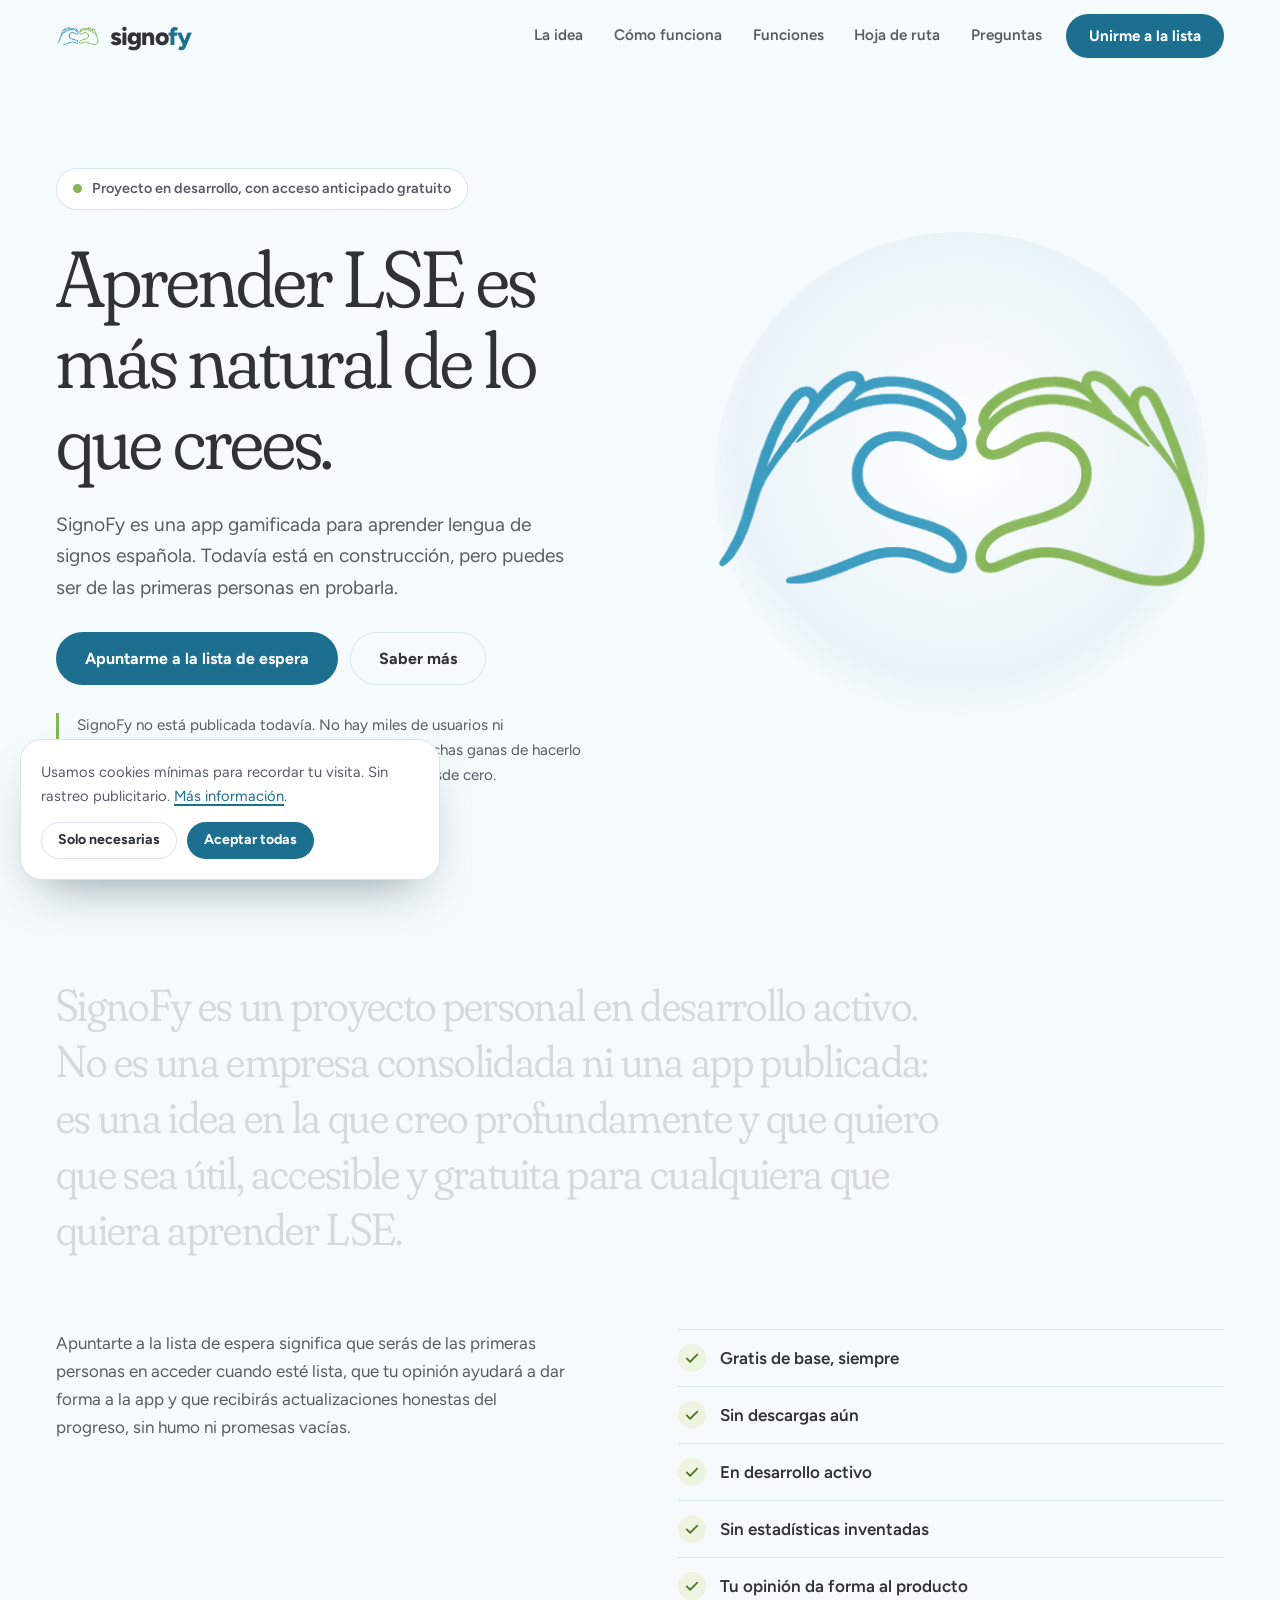
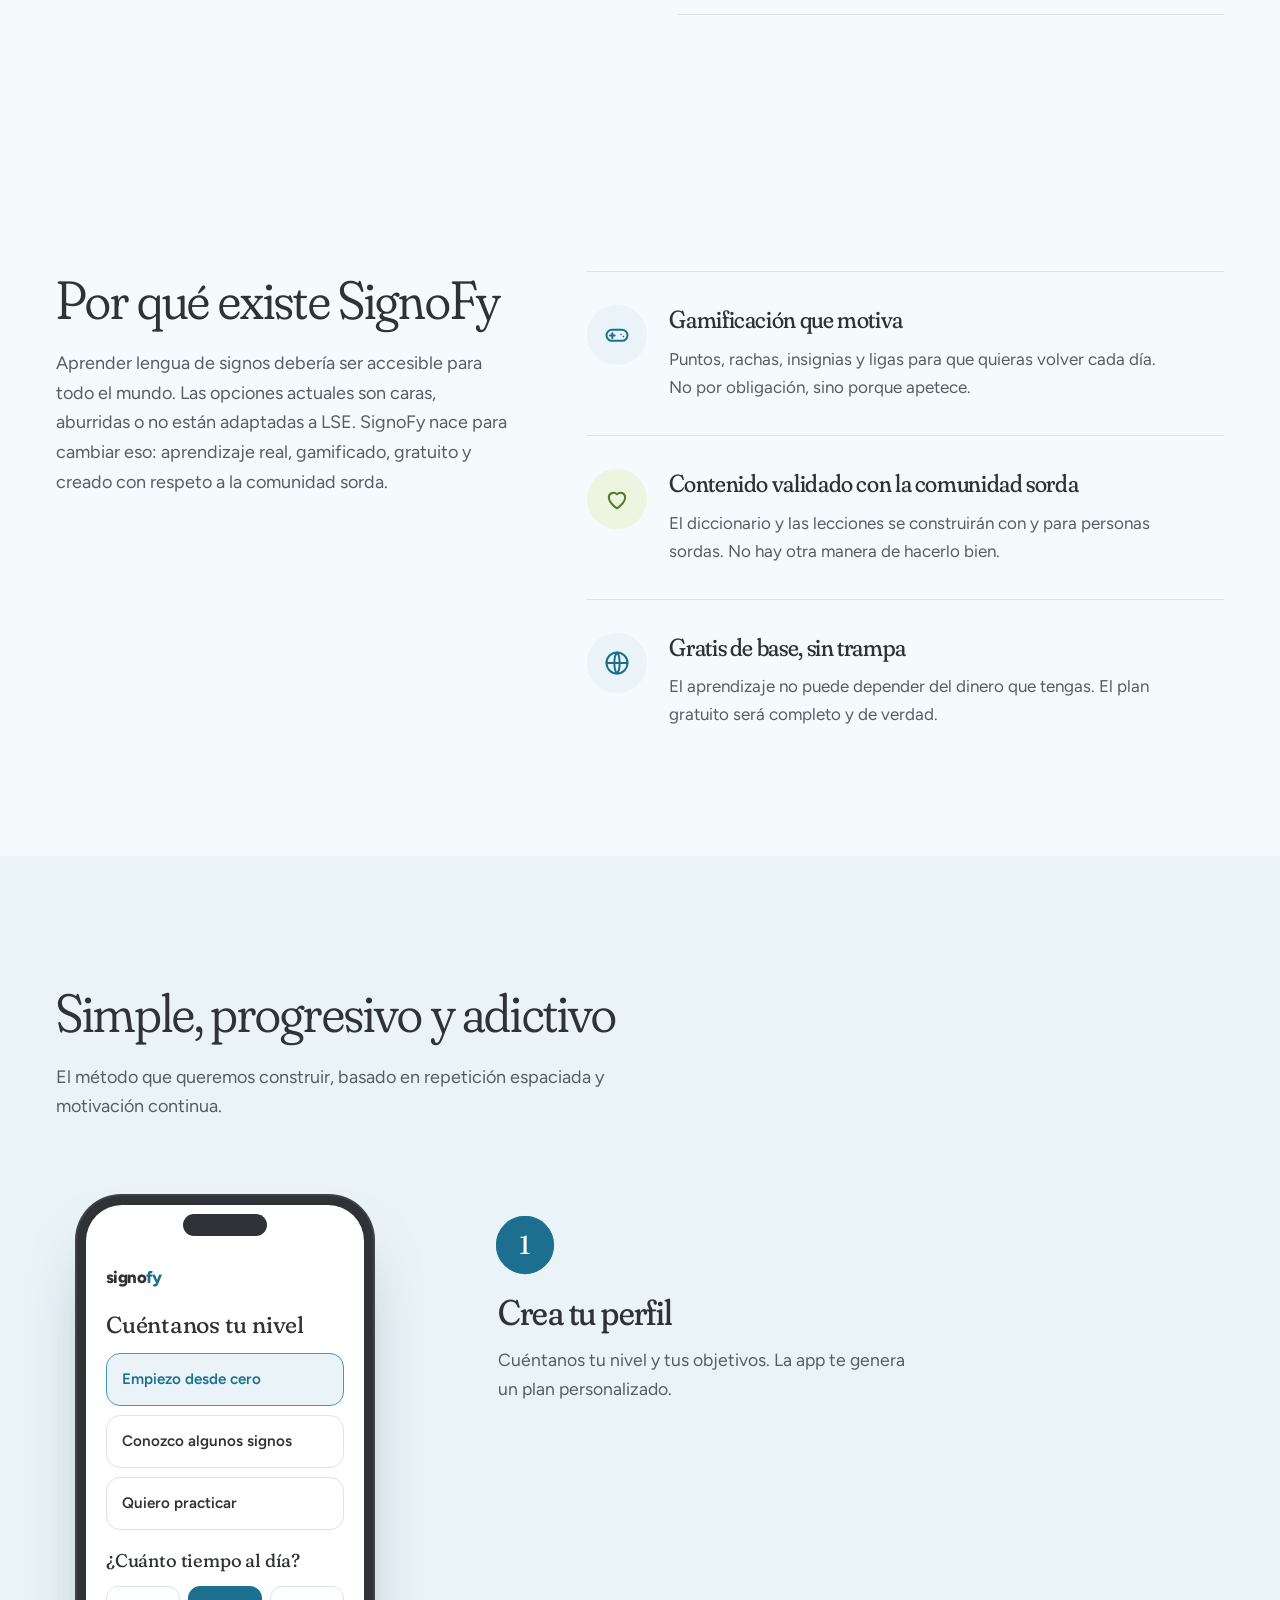
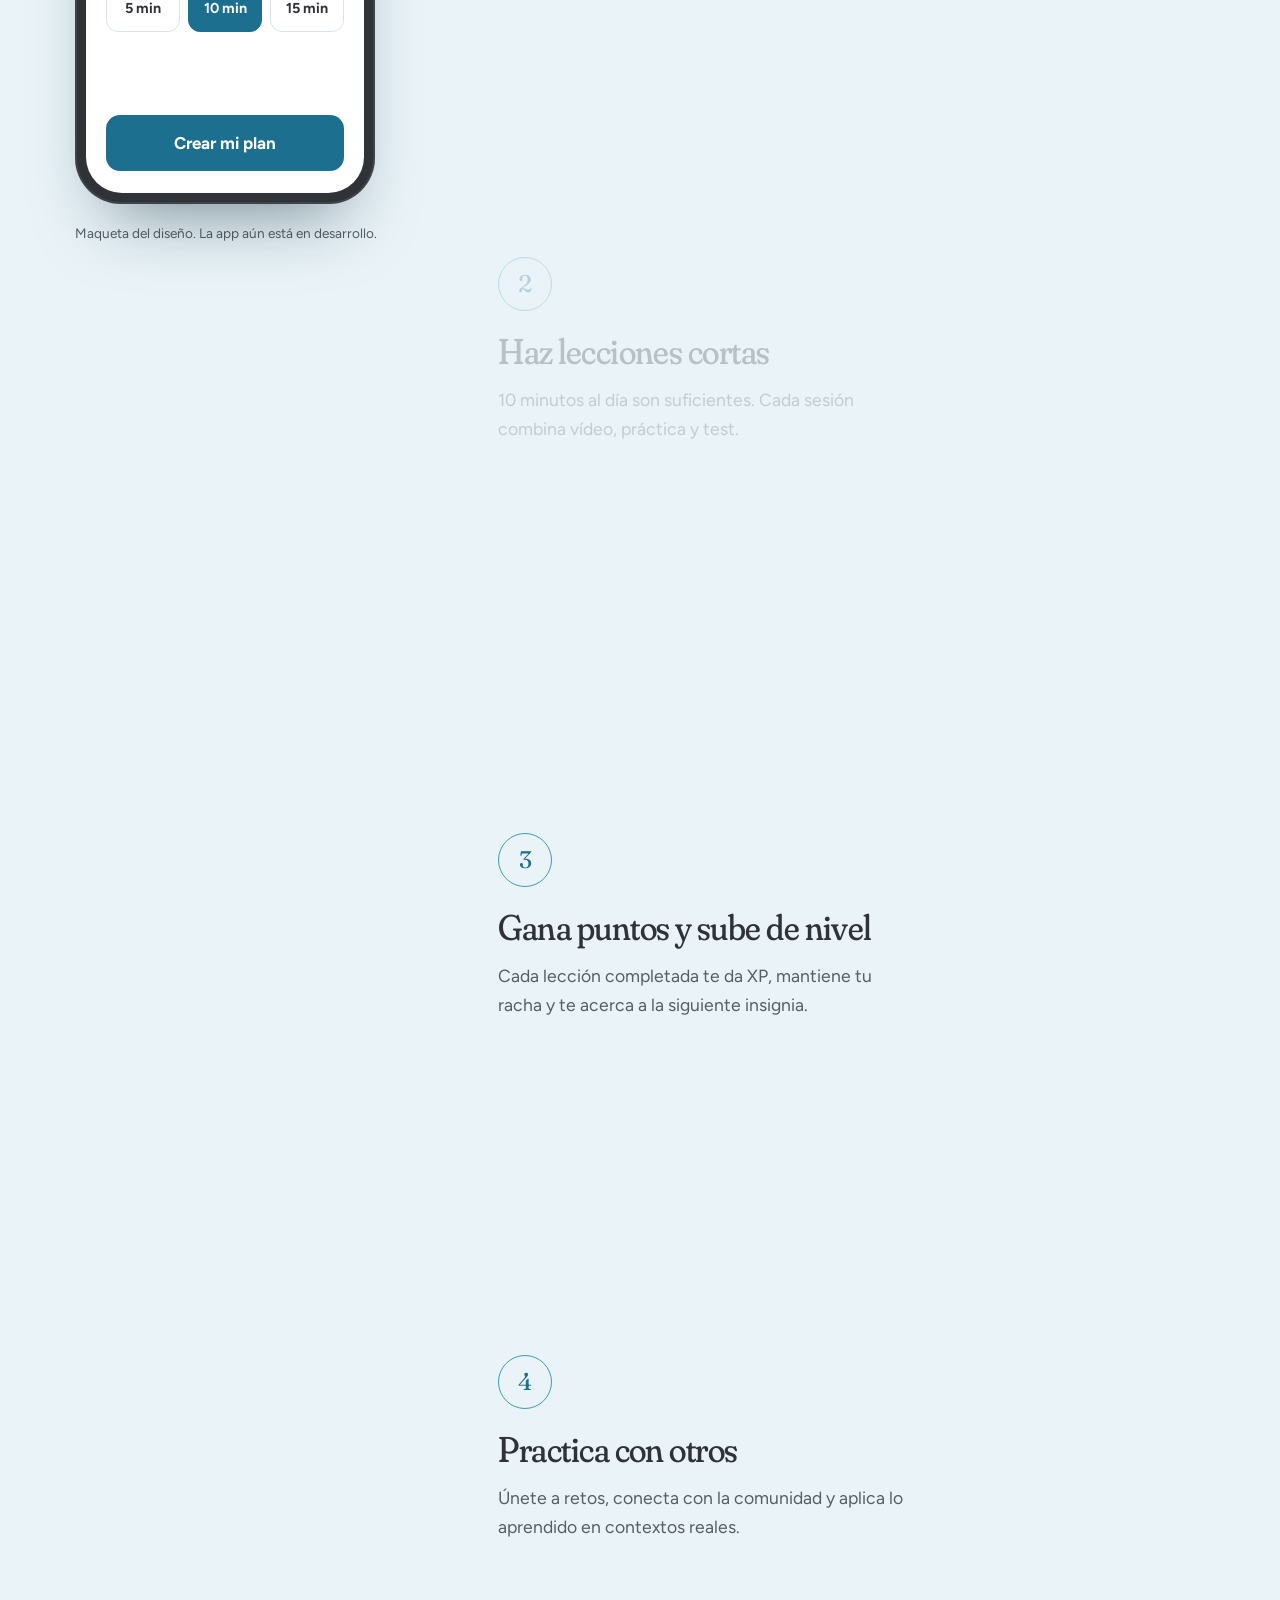
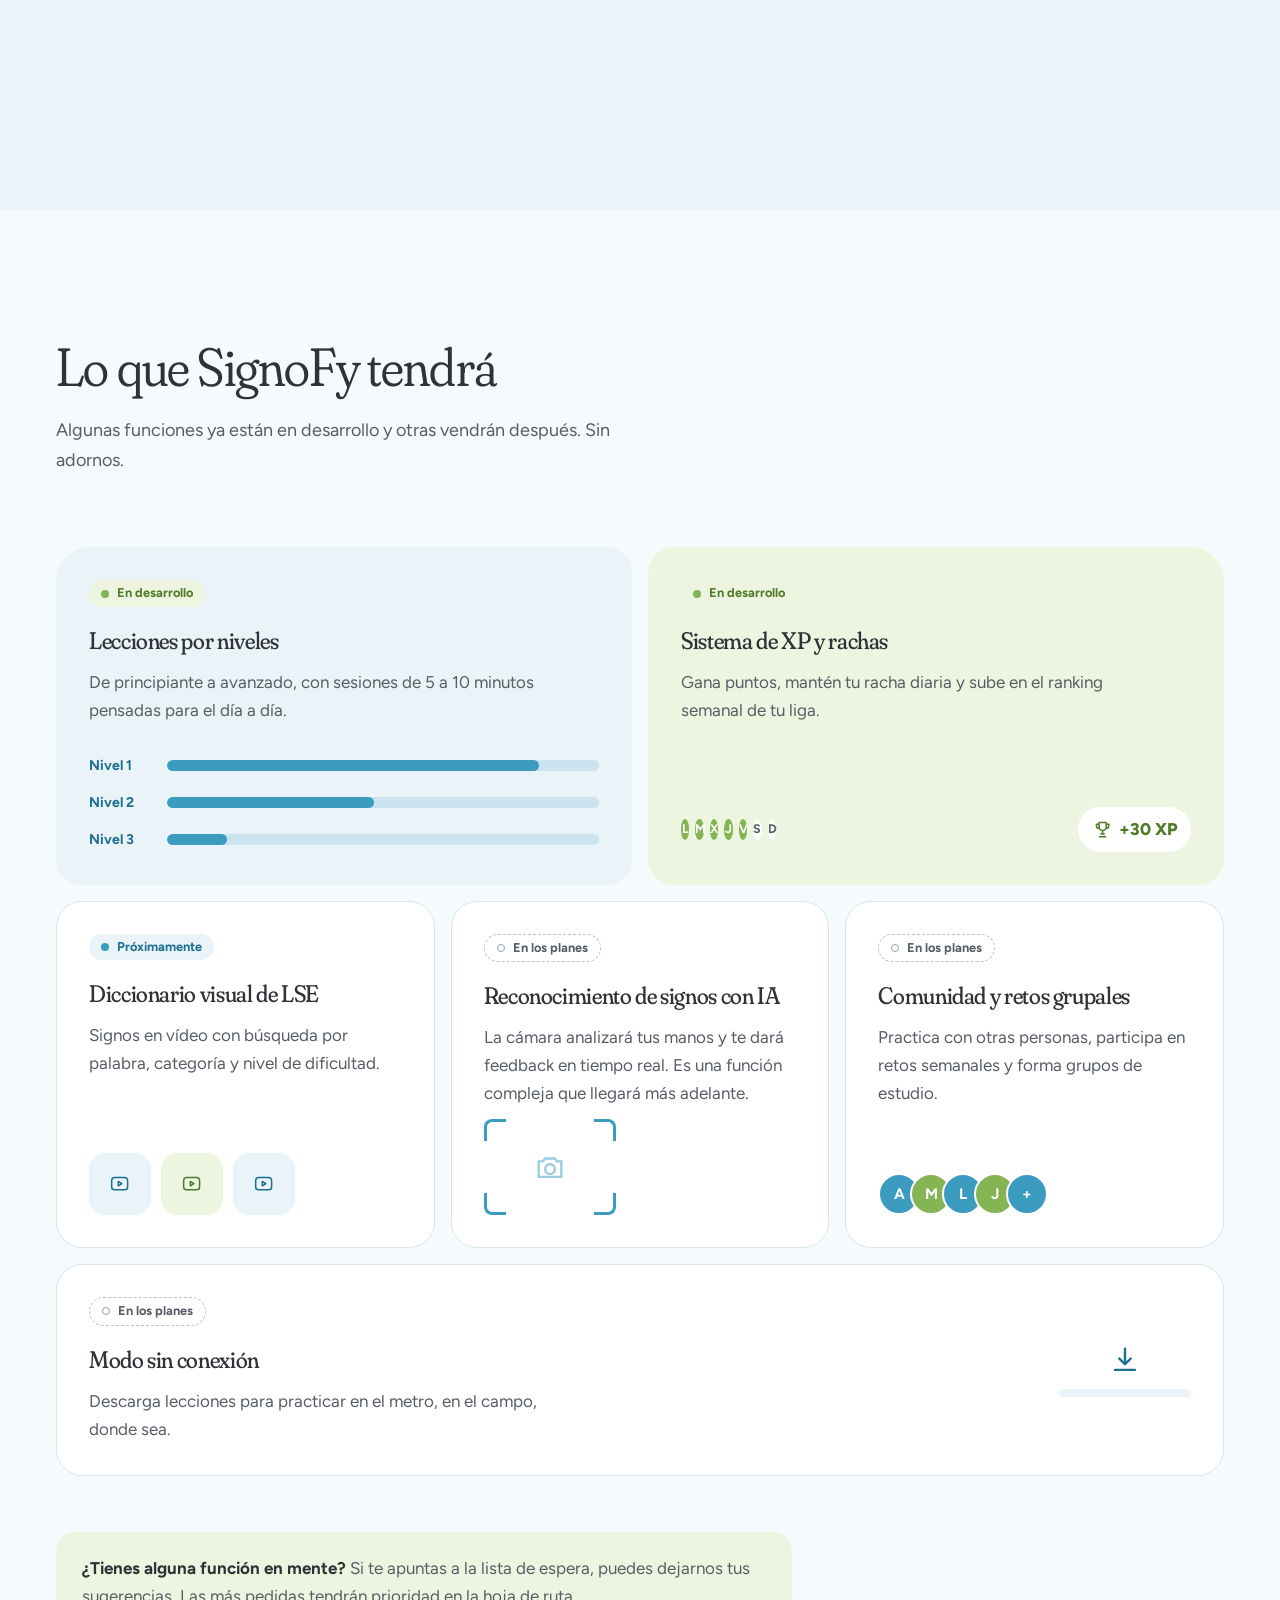
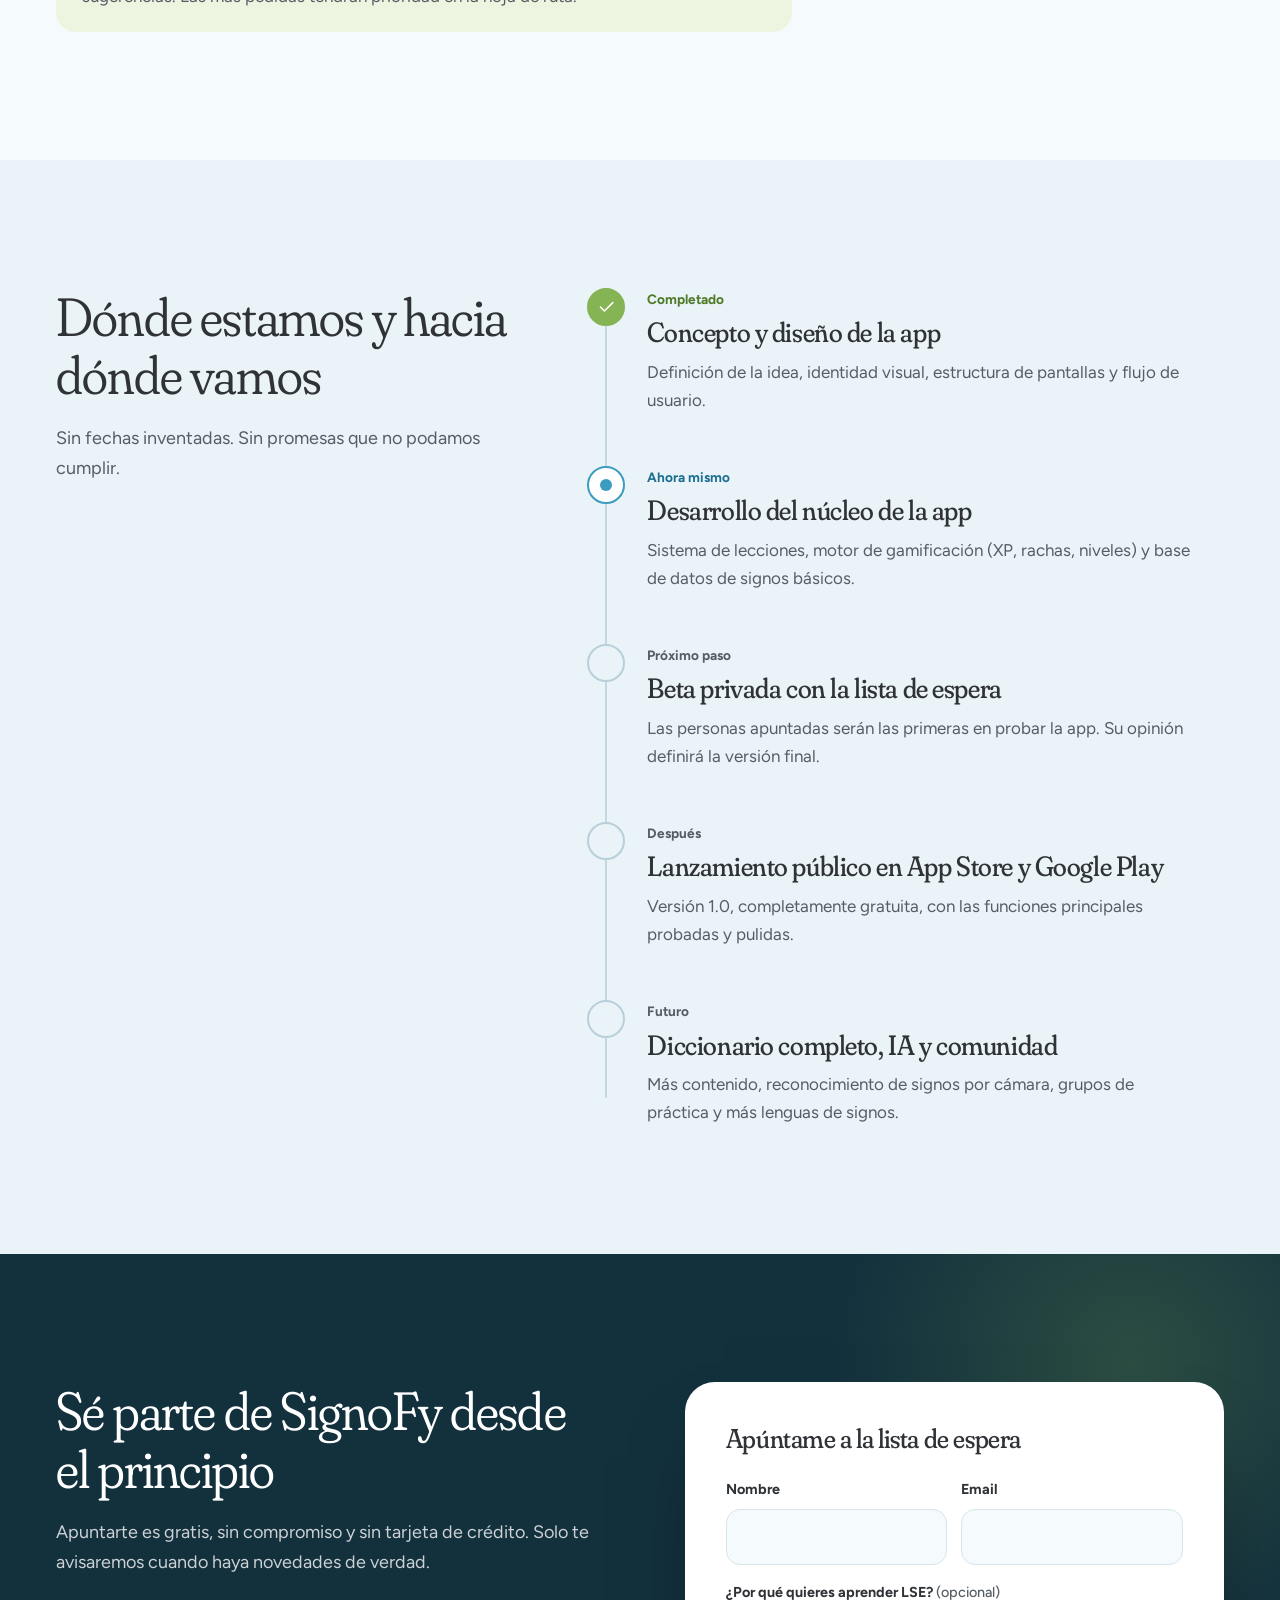
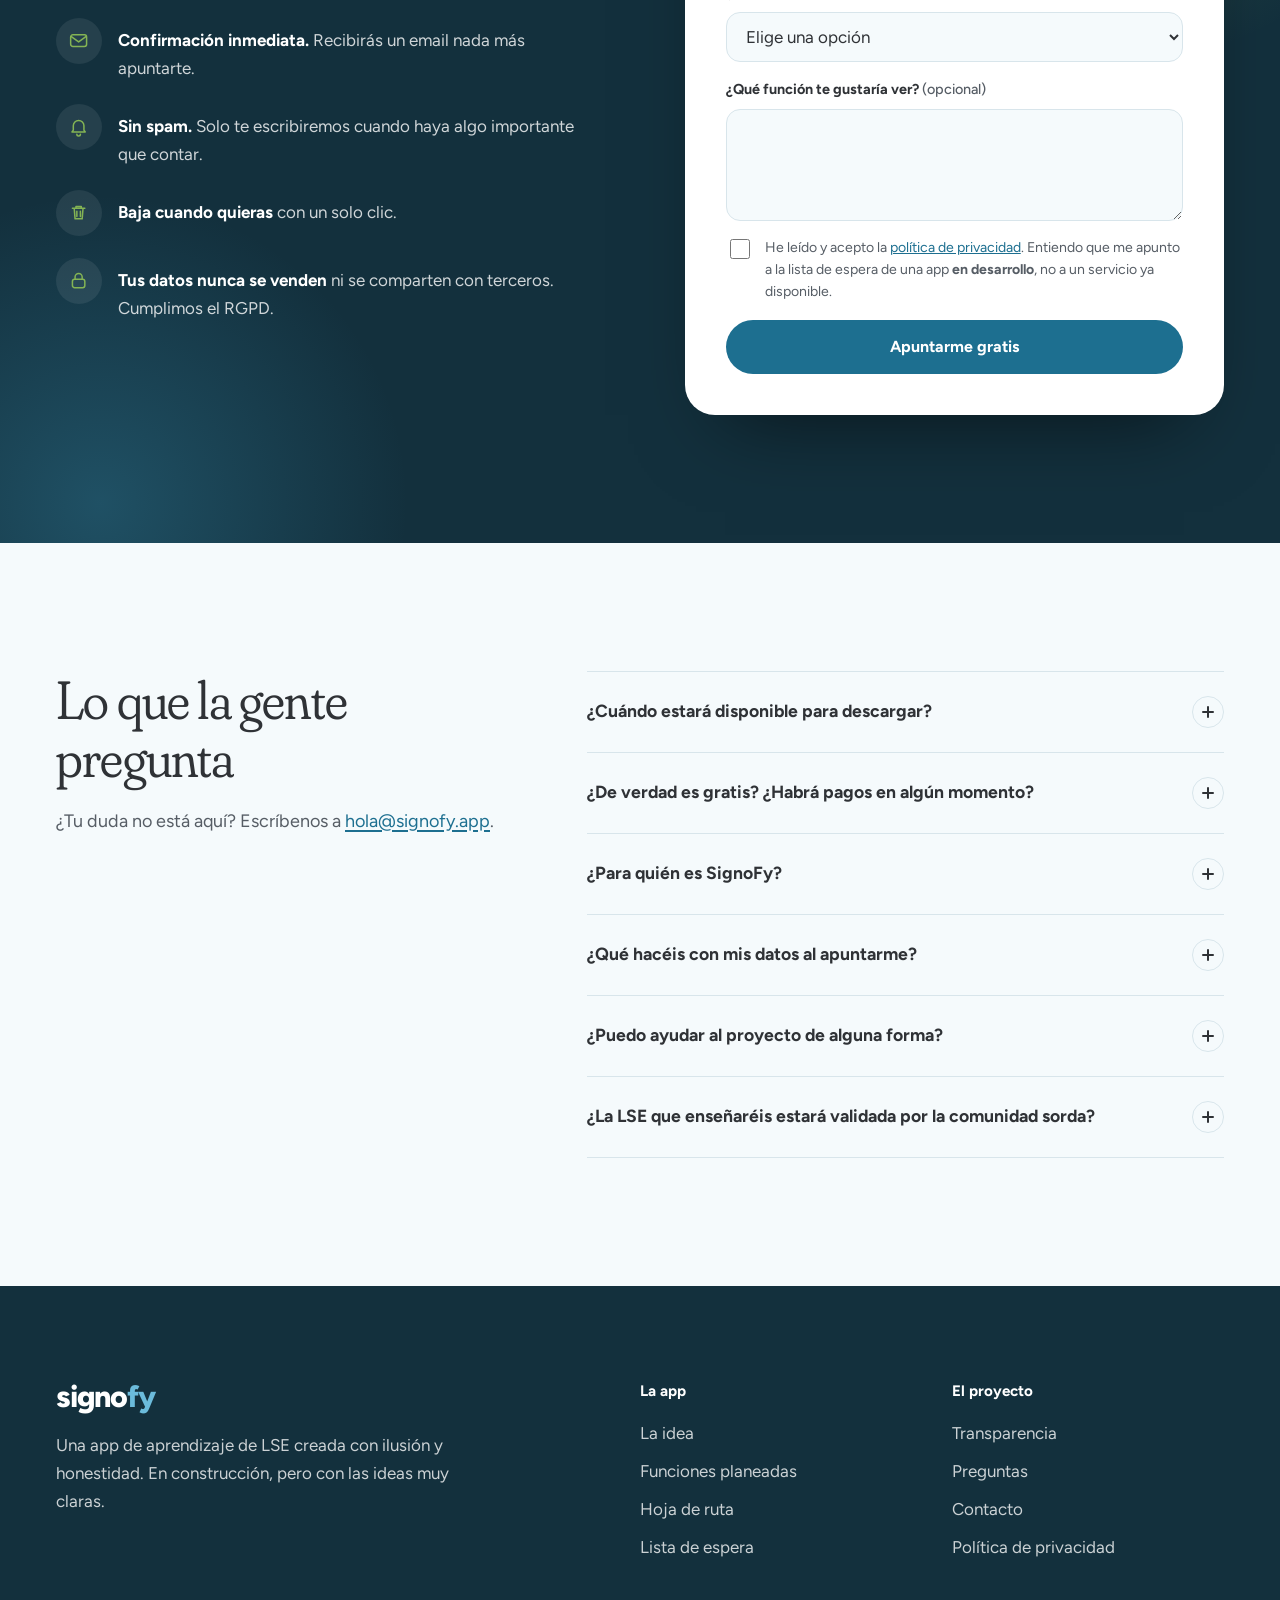
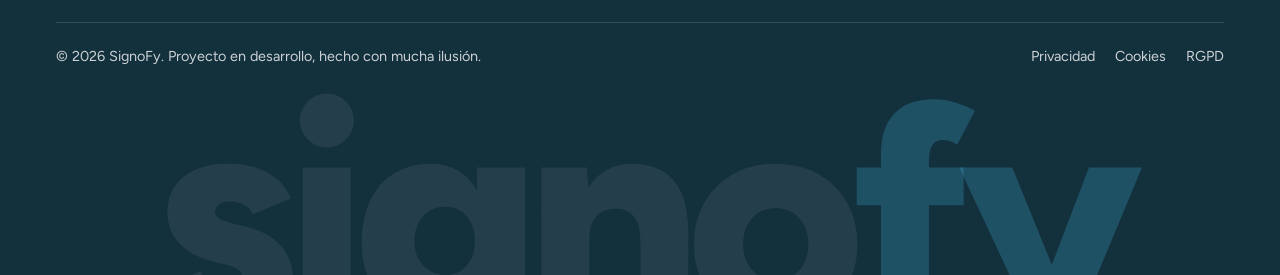
==== commit 4779eb62: "renuevo pag signofy" ====
--- a/signofy/index.html
+++ b/signofy/index.html
@@ -1,431 +1,448 @@
-<!DOCTYPE html>
-<html lang="es">
-<head>
-  <meta charset="UTF-8" />
-  <meta name="viewport" content="width=device-width, initial-scale=1.0" />
-  <title>SignoFy — Aprende Lengua de Signos, gratis</title>
-
-  <!-- Fuentes -->
-  <link rel="preconnect" href="https://fonts.googleapis.com" />
-  <link rel="preconnect" href="https://fonts.gstatic.com" crossorigin />
-  <link href="https://fonts.googleapis.com/css2?family=Nunito:ital,wght@0,400;0,600;0,700;0,800;0,900;1,700&display=swap" rel="stylesheet" />
-
-  <!-- Estilos -->
-  <link rel="stylesheet" href="css/style.css" />
-</head>
-<body>
-
-<!-- ── NAV ────────────────────────────────────────────────── -->
-<nav id="navbar">
-  <a href="#" class="logo">Signo<em>Fy</em> <img src="icons/love.svg" alt="mano" class="emoji-icon"></a>
-  <ul class="nav-links">
-    <li><a href="#about">La app</a></li>
-    <li><a href="#features">Funciones</a></li>
-    <li><a href="#roadmap">Roadmap</a></li>
-    <li><a href="#faq">FAQ</a></li>
-    <li><a href="#waitlist-form-section" class="nav-cta">Unirme a la lista</a></li>
-  </ul>
-  <div class="hamburger" id="hamburger">
-    <span></span><span></span><span></span>
-  </div>
-</nav>
-
-<!-- ── HERO ───────────────────────────────────────────────── -->
-<section id="hero">
-  <div class="blob blob-1"></div>
-  <div class="blob blob-2"></div>
-
-  <div class="hero-text">
-    <div class="honesty-pill"><img src="icons/moon.svg" alt="proyecto" class="emoji-icon"> Proyecto en desarrollo · Acceso anticipado, gratis</div>
-    <h1>Aprender LSE<br><em>es más natural de lo que crees</em></h1>
-    <p class="hero-sub">SignoFy es una app gamificada para aprender LSE. Todavía está en construcción, pero puedes ser de las primeras personas en probarla.</p>
-    <div class="early-note">
-      <strong>SignoFy no está publicada todavía. No hay miles de usuarios ni estadísticas impresionantes. Hay una idea sólida, muchas ganas de hacerlo bien y la comunidad que estamos construyendo juntos desde cero.
-    </div>
-    <div class="hero-actions">
-      <a href="#waitlist-form-section" class="btn btn-primary"> Apuntarme a la lista de espera</a>
-      <a href="#about" class="btn btn-outline">Saber más</a>
-    </div>
-  </div>
-
-  <div class="hero-visual">
-    <div class="phone-wrap">
-      <div class="phone">
-        <div class="phone-screen">
-          <div class="ps-top"><span>SignoFy</span><span><img src="icons/open.svg" alt="batería" class="emoji-icon ps-emoji"> 97%</span></div>
-          <div class="ps-body">
-            <div class="ps-bar-wrap">
-              <div class="ps-bar-label"><span>Progreso hoy</span><span>42%</span></div>
-              <div class="ps-bar"><div class="ps-fill"></div></div>
-            </div>
-            <div class="ps-greeting">¡Hola! Lección del día</div>
-            <div class="ps-card">
-              <div class="ps-love"><img src="icons/love.svg" alt="signo" class="emoji-icon"></div>
-              <div class="ps-q">¿Qué signo es este?</div>
-            </div>
-            <div class="ps-opts">
-              <div class="ps-opt ok"><img src="icons/check.svg" alt="correcto" class="emoji-icon"> Te quiero</div>
-              <div class="ps-opt">Hola</div>
-              <div class="ps-opt">Gracias</div>
-              <div class="ps-opt">Ayuda</div>
-            </div>
-          </div>
-        </div>
-      </div>
-      <div class="float-badge fb-1"><img src="icons/trophy.svg" alt="racha" class="emoji-icon"> Racha de 3 días</div>
-      <div class="float-badge fb-2"><img src="icons/trophy.svg" alt="xp" class="emoji-icon"> +30 XP ganados</div>
-    </div>
-  </div>
-</section>
-
-<!-- ── TRANSPARENCIA ──────────────────────────────────────── -->
-<section id="transparency">
-  <div class="transp-inner">
-    <div class="transp-icon"><img src="icons/open.svg" alt="transparencia" class="emoji-icon"></div>
-    <div class="transp-text">
-      <h2>¿qué es SignoFy ahora mismo?</h2>
-      <p>SignoFy es un <strong>proyecto personal en fase de desarrollo activo</strong>. No es una empresa consolidada ni una app publicada. Es una idea en la que creo profundamente, construida con el objetivo de que sea útil, accesible y gratuita para cualquier persona que quiera aprender LSE.</p>
-      <p>Apuntarte a la lista de espera significa que <strong>serás de las primeras personas en acceder cuando esté lista</strong>, que tu feedback ayudará a dar forma a la app y que recibirás actualizaciones honestas sobre el progreso, sin humo ni promesas vacías.</p>
-      <div class="transp-tags">
-        <div class="transp-tag"><img src="icons/check.svg" alt="check" class="emoji-icon"> Gratis de base, siempre</div>
-        <div class="transp-tag"><img src="icons/check.svg" alt="check" class="emoji-icon"> Sin descargas aún</div>
-        <div class="transp-tag"><img src="icons/check.svg" alt="check" class="emoji-icon"> En desarrollo activo</div>
-        <div class="transp-tag"><img src="icons/check.svg" alt="check" class="emoji-icon"> Sin estadísticas inventadas</div>
-        <div class="transp-tag"><img src="icons/check.svg" alt="check" class="emoji-icon"> Tu opinión da forma al producto</div>
-      </div>
-    </div>
-  </div>
-</section>
-
-<!-- ── ABOUT ───────────────────────────────────────────────── -->
-<section id="about">
-  <div class="about-grid">
-    <div class="about-text reveal">
-      <p class="section-label">La idea</p>
-      <h2 class="section-title">¿Por qué existe SignoFy?</h2>
-      <p class="section-sub">Aprender lengua de signos debería ser accesible para todo el mundo. Las opciones actuales son caras, aburridas o no están adaptadas a LSE. SignoFy nace para cambiar eso: aprendizaje real, gamificado, gratuito y creado con respeto a la comunidad sorda.</p>
-    </div>
-    <div class="about-cards reveal">
-      <div class="about-card">
-        <div class="about-card-icon"><img src="icons/controller.svg" alt="gamificación" class="emoji-icon"></div>
-        <div>
-          <h3>Gamificación que motiva</h3>
-          <p>Puntos, rachas, insignias y ligas para que quieras volver cada día. No por obligación, sino porque apetece.</p>
-        </div>
-      </div>
-      <div class="about-card">
-        <div class="about-card-icon"><img src="icons/hands.svg" alt="comunidad" class="emoji-icon"></div>
-        <div>
-          <h3>Contenido validado con la comunidad sorda</h3>
-          <p>El diccionario y las lecciones se construirán con y para personas sordas. No hay otra manera de hacerlo bien.</p>
-        </div>
-      </div>
-      <div class="about-card">
-        <div class="about-card-icon"><img src="icons/world.svg" alt="mundial" class="emoji-icon"></div>
-        <div>
-          <h3>Gratis de base, sin trampa</h3>
-          <p>El aprendizaje no puede depender del dinero que tengas. El plan gratuito será completo y de verdad.</p>
-        </div>
-      </div>
-    </div>
-  </div>
-</section>
-
-<!-- ── FEATURES ───────────────────────────────────────────── -->
-<section id="features">
-  <p class="section-label reveal">Funciones planeadas</p>
-  <h2 class="section-title reveal">Lo que SignoFy tendrá</h2>
-  <p class="section-sub reveal">Algunas ya están en desarrollo, otras vendrán después. Sin adornos.</p>
-
-  <div class="features-grid">
-    <div class="feat-card reveal">
-      <div class="feat-icon"><img src="icons/book.svg" alt="lecciones" class="emoji-icon"></div>
-      <h3>Lecciones por niveles</h3>
-      <p>De principiante a avanzado, con sesiones de 5-10 minutos pensadas para el día a día.</p>
-      <span class="feat-status status-current">🔨 En desarrollo</span>
-    </div>
-    <div class="feat-card reveal">
-      <div class="feat-icon"><img src="icons/trophy.svg" alt="xp" class="emoji-icon"></div>
-      <h3>Sistema de XP y rachas</h3>
-      <p>Gana puntos, mantén tu racha diaria y sube en el ranking semanal de tu liga.</p>
-      <span class="feat-status status-current">🔨 En desarrollo</span>
-    </div>
-    <div class="feat-card reveal">
-      <div class="feat-icon"><img src="icons/open.svg" alt="diccionario" class="emoji-icon"></div>
-      <h3>Diccionario visual de LSE</h3>
-      <p>Signos en vídeo con búsqueda por palabra, categoría y nivel de dificultad.</p>
-      <span class="feat-status status-soon">⏳ Próximamente</span>
-    </div>
-    <div class="feat-card reveal">
-      <div class="feat-icon"><img src="icons/camera.svg" alt="reconocimiento" class="emoji-icon"></div>
-      <h3>Reconocimiento de signos con IA</h3>
-      <p>La cámara analizará tus manos y te dará feedback en tiempo real. Una función compleja que llegará más adelante.</p>
-      <span class="feat-status status-plan">💡 En los planes</span>
-    </div>
-    <div class="feat-card reveal">
-      <div class="feat-icon"><img src="icons/comunity.svg" alt="comunidad" class="emoji-icon"></div>
-      <h3>Comunidad y retos grupales</h3>
-      <p>Practica con otras personas, participa en retos semanales y forma grupos de estudio.</p>
-      <span class="feat-status status-plan">💡 En los planes</span>
-    </div>
-    <div class="feat-card reveal">
-      <div class="feat-icon"><img src="icons/moon.svg" alt="offline" class="emoji-icon"></div>
-      <h3>Modo sin conexión</h3>
-      <p>Descarga lecciones para practicar en el metro, en el campo, donde sea.</p>
-      <span class="feat-status status-plan">💡 En los planes</span>
-    </div>
-  </div>
-
-  <div class="features-note reveal">
-    <strong>¿Tienes alguna función en mente?</strong> Si te apuntas a la lista de espera, puedes dejarnos tus sugerencias. Las más pedidas tienen prioridad en el roadmap.
-  </div>
-</section>
-
-<!-- ── ROADMAP ─────────────────────────────────────────────── -->
-<section id="roadmap">
-  <p class="section-label reveal">Roadmap</p>
-  <h2 class="section-title reveal">¿Dónde estamos y hacia dónde vamos?</h2>
-  <p class="section-sub reveal">Sin fechas inventadas. Sin promesas que no podamos cumplir.</p>
-
-  <div class="road-list">
-    <div class="road-item reveal">
-      <div class="road-date">Completado</div>
-      <div class="road-content">
-        <h3>Concepto y diseño de la app</h3>
-        <p>Definición de la idea, identidad visual, estructura de pantallas y flujo de usuario.</p>
-        <span class="road-tag tag-done"><img src="icons/check.svg" alt="hecho" class="emoji-icon"> Hecho</span>
-      </div>
-    </div>
-    <div class="road-item reveal">
-      <div class="road-date">Ahora mismo</div>
-      <div class="road-content">
-        <h3>Desarrollo del núcleo de la app</h3>
-        <p>Sistema de lecciones, motor de gamificación (XP, rachas, niveles) y base de datos de signos básicos.</p>
-        <span class="road-tag tag-current"><img src="icons/controller.svg" alt="marcha" class="emoji-icon"> En marcha</span>
-      </div>
-    </div>
-    <div class="road-item reveal">
-      <div class="road-date">Próximo paso</div>
-      <div class="road-content">
-        <h3>Beta privada con la lista de espera</h3>
-        <p>Las personas apuntadas serán las primeras en probar la app. Su feedback definirá la versión final.</p>
-        <span class="road-tag tag-next">Pronto</span>
-      </div>
-    </div>
-    <div class="road-item reveal">
-      <div class="road-date">Después</div>
-      <div class="road-content">
-        <h3>Lanzamiento público en App Store y Google Play</h3>
-        <p>Versión 1.0, completamente gratuita, con las funciones core probadas y pulidas.</p>
-        <span class="road-tag tag-next">En los planes</span>
-      </div>
-    </div>
-    <div class="road-item reveal">
-      <div class="road-date">Futuro</div>
-      <div class="road-content">
-        <h3>Diccionario completo, IA y comunidad</h3>
-        <p>Más contenido, reconocimiento de signos por cámara, grupos de práctica y más idiomas de signos.</p>
-        <span class="road-tag tag-next">Más adelante</span>
-      </div>
-    </div>
-  </div>
-</section>
-
-<!-- ── CÓMO FUNCIONA ──────────────────────────────────────── -->
-<section id="how">
-  <p class="section-label reveal">Cómo funcionará</p>
-  <h2 class="section-title reveal">Simple, progresivo y adictivo</h2>
-  <p class="section-sub reveal">El método de aprendizaje que queremos construir, basado en repetición espaciada y motivación continua.</p>
-
-  <div class="steps">
-    <div class="step reveal">
-      <div class="step-n">1</div>
-      <h3>Crea tu perfil</h3>
-      <p>Cuéntanos tu nivel y tus objetivos. La app te genera un plan personalizado.</p>
-    </div>
-    <div class="step reveal">
-      <div class="step-n">2</div>
-      <h3>Haz lecciones cortas</h3>
-      <p>10 minutos al día son suficientes. Cada sesión combina vídeo, práctica y test.</p>
-    </div>
-    <div class="step reveal">
-      <div class="step-n">3</div>
-      <h3>Gana puntos y sube de nivel</h3>
-      <p>Cada lección completada te da XP, mantiene tu racha y te acerca a la siguiente insignia.</p>
-    </div>
-    <div class="step reveal">
-      <div class="step-n">4</div>
-      <h3>Practica con otros</h3>
-      <p>Únete a retos, conecta con la comunidad y aplica lo aprendido en contextos reales.</p>
-    </div>
-  </div>
-</section>
-
-<!-- ── LISTA DE ESPERA (info) ─────────────────────────────── -->
-<section id="waitlist">
-  <div class="reveal">
-    <p class="section-label">Lista de espera</p>
-    <h2 class="section-title">Sé parte de SignoFy desde el principio</h2>
-    <p class="section-sub">Apuntarte es gratis, sin compromiso y sin tarjeta de crédito. Solo te avisaremos cuando haya novedades de verdad.</p>
-    <div class="waitlist-note">
-      <strong>¿Qué consigues apuntándote?</strong><br><br>
-      · Acceso prioritario a la beta privada<br>
-      · Tu feedback influirá directamente en el desarrollo<br>
-      · Actualizaciones honestas del progreso del proyecto<br>
-      · Nada de spam, lo prometemos
-    </div>
-  </div>
-  <div class="reveal">
-    <div class="mini-cards">
-      <div class="mini-card">
-        <div class="mini-card-icon"><img src="icons/mail.svg" alt="correo" class="emoji-icon"></div>
-        <div class="mini-card-text">Recibirás un email de confirmación <strong>inmediatamente</strong> al apuntarte.</div>
-      </div>
-      <div class="mini-card">
-        <div class="mini-card-icon"><img src="icons/bell.svg" alt="notificaciones" class="emoji-icon"></div>
-        <div class="mini-card-text"><strong>Sin spam.</strong> Solo te escribiremos cuando haya algo importante que contar.</div>
-      </div>
-      <div class="mini-card">
-        <div class="mini-card-icon"><img src="icons/trash.svg" alt="eliminar" class="emoji-icon"></div>
-        <div class="mini-card-text">Puedes darte de baja <strong>en cualquier momento</strong> con un solo clic.</div>
-      </div>
-      <div class="mini-card">
-        <div class="mini-card-icon"><img src="icons/lock.svg" alt="privacidad" class="emoji-icon"></div>
-        <div class="mini-card-text">Tus datos <strong>nunca se venden</strong> ni se comparten con terceros. Cumplimos RGPD.</div>
-      </div>
-    </div>
-  </div>
-</section>
-
-<!-- ── FORMULARIO LISTA DE ESPERA ─────────────────────────── -->
-<div id="waitlist-form-section">
-  <div class="form-wrap reveal">
-    <h3>Apúntame a la lista de espera <img src="icons/hands.svg" alt="apuntarse" class="emoji-icon"></h3>
-    <form class="waitlist-form" id="wl-form" onsubmit="handleWaitlist(event)">
-      <div class="form-row">
-        <input class="inp" type="text" name="nombre" placeholder="Tu nombre" required />
-        <input class="inp" type="email" name="email" placeholder="tu@email.com" required />
-      </div>
-      <select class="inp" name="motivo">
-        <option value="" disabled selected>¿Por qué quieres aprender LSE? (opcional)</option>
-        <option>Tengo un familiar o amigo sordo</option>
-        <option>Por curiosidad o interés personal</option>
-        <option>Por razones profesionales</option>
-        <option>Soy persona sorda o con discapacidad auditiva</option>
-        <option>Para usarlo en mi profesión (educación, sanidad…)</option>
-        <option>Otro motivo</option>
-      </select>
-      <textarea class="inp" name="sugerencias" placeholder="¿Hay alguna función que te gustaría ver en la app? (opcional)"></textarea>
-      <div class="form-agree">
-        <input type="checkbox" id="agree" required />
-        <label for="agree">He leído y acepto la <a href="#">política de privacidad</a>. Entiendo que me apunto a la lista de espera de una app <strong>en desarrollo</strong>, no a un servicio ya disponible.</label>
-      </div>
-      <button type="submit" class="btn btn-primary"><img src="icons/hands.svg" alt="apuntarse" class="emoji-icon"> Apuntarme gratis</button>
-    </form>
-    <div class="success-box" id="wl-success">
-      <div class="success-emoji"><img src="icons/trophy.svg" alt="éxito" class="emoji-icon emoji-lg"></div>
-      <strong>¡Ya estás en la lista!</strong><br>
-      Te hemos enviado un email de confirmación. Estarás entre las primeras personas en probar SignoFy cuando esté lista. Gracias de verdad por tu confianza y paciencia mientras construimos esto.
-    </div>
-  </div>
-</div>
-
-<!-- ── FAQ ─────────────────────────────────────────────────── -->
-<section id="faq">
-  <p class="section-label reveal">Preguntas frecuentes</p>
-  <h2 class="section-title reveal">Lo que la gente pregunta</h2>
-
-  <div class="faq-list">
-    <div class="faq-item reveal">
-      <div class="faq-q" onclick="toggleFaq(this)">
-        ¿Cuándo estará disponible para descargar?
-        <div class="faq-toggle">+</div>
-      </div>
-      <div class="faq-a">Honestamente, no tenemos una fecha fija todavía. Preferimos tomarnos el tiempo necesario para hacerlo bien antes que lanzar algo a medias. Las personas de la lista de espera serán las primeras en saberlo.</div>
-    </div>
-    <div class="faq-item reveal">
-      <div class="faq-q" onclick="toggleFaq(this)">
-        ¿De verdad es gratis? ¿Habrá pagos en algún momento?
-        <div class="faq-toggle">+</div>
-      </div>
-      <div class="faq-a">El plan base será gratuito de verdad, sin límite de tiempo. Más adelante puede existir un plan de pago con funciones extra, pero las lecciones core y el diccionario básico serán siempre gratuitos. No creemos en los modelos que encierran el aprendizaje detrás de un muro de pago.</div>
-    </div>
-    <div class="faq-item reveal">
-      <div class="faq-q" onclick="toggleFaq(this)">
-        ¿Para quién es SignoFy?
-        <div class="faq-toggle">+</div>
-      </div>
-      <div class="faq-a">Para cualquier persona que quiera aprender Lengua de Signos Española: familiares de personas sordas, profesionales, curiosos, estudiantes. También esperamos que sea útil para personas sordas que quieran practicar con oyentes o enseñar LSE.</div>
-    </div>
-    <div class="faq-item reveal">
-      <div class="faq-q" onclick="toggleFaq(this)">
-        ¿Qué hacéis con mis datos al apuntarme?
-        <div class="faq-toggle">+</div>
-      </div>
-      <div class="faq-a">Tu email y nombre se usan exclusivamente para avisarte del progreso de la app y del acceso a la beta. No se venden, no se comparten con terceros y puedes borrarte cuando quieras con un clic. Cumplimos con el RGPD.</div>
-    </div>
-    <div class="faq-item reveal">
-      <div class="faq-q" onclick="toggleFaq(this)">
-        ¿Puedo ayudar al proyecto de alguna forma?
-        <div class="faq-toggle">+</div>
-      </div>
-      <div class="faq-a">¡Sí! La forma más valiosa ahora mismo es apuntarte y contarnos qué necesitas que tenga la app. Si eres intérprete de LSE, persona sorda o tienes experiencia en diseño o desarrollo y quieres colaborar, escríbenos a <a href="/cdn-cgi/l/email-protection" class="__cf_email__" data-cfemail="452d2a292405362c222b2a233c6b243535">[email&#160;protected]</a></div>
-    </div>
-    <div class="faq-item reveal">
-      <div class="faq-q" onclick="toggleFaq(this)">
-        ¿La LSE que enseñaréis estará validada por la comunidad sorda?
-        <div class="faq-toggle">+</div>
-      </div>
-      <div class="faq-a">Es una prioridad absoluta. Estamos construyendo el contenido con la colaboración de personas sordas nativas e intérpretes certificados. No publicaremos ningún signo sin esa validación. Si tienes experiencia en este ámbito y quieres ayudar, por favor, ponte en contacto.</div>
-    </div>
-  </div>
-</section>
-
-<!-- ── FOOTER ──────────────────────────────────────────────── -->
-<footer>
-  <div class="footer-inner">
-    <div class="footer-brand">
-      <div class="logo" style="color:var(--cream)">Signo<em style="color:var(--sand)">Fy</em> <img src="icons/love.svg" alt="mano" class="emoji-icon"></div>
-      <p>Una app de aprendizaje de LSE creada con ilusión y honestidad. En construcción, pero con las ideas muy claras.</p>
-    </div>
-    <div class="footer-col">
-      <h4>App</h4>
-      <ul>
-        <li><a href="#about">La idea</a></li>
-        <li><a href="#features">Funciones planeadas</a></li>
-        <li><a href="#roadmap">Roadmap</a></li>
-        <li><a href="#waitlist-form-section">Lista de espera</a></li>
-      </ul>
-    </div>
-    <div class="footer-col">
-      <h4>Proyecto</h4>
-      <ul>
-        <li><a href="#transparency">Transparencia</a></li>
-        <li><a href="#faq">FAQ</a></li>
-        <li><a href="/cdn-cgi/l/email-protection#9af2f5f6fbdae9f3fdf4f5fce3b4fbeaea">Contacto</a></li>
-        <li><a href="#">Política de privacidad</a></li>
-      </ul>
-    </div>
-  </div>
-  <div class="footer-bottom">
-    <p>© 2026 SignoFy · Proyecto en desarrollo · Hecho con mucha ilusión</p>
-    <div class="footer-legal">
-      <a href="#">Privacidad</a>
-      <a href="#">Cookies</a>
-      <a href="#">RGPD</a>
-    </div>
-  </div>
-</footer>
-
-<!-- ── COOKIE BANNER ──────────────────────────────────────── -->
-<div id="cookie">
-  <p>Usamos cookies mínimas para recordar tu visita. Sin rastreo publicitario. <a href="#">Más info</a>.</p>
-  <div class="cookie-btns">
-    <button class="btn btn-outline" style="padding:.5rem 1.1rem;font-size:.82rem;color:var(--cream);border-color:rgba(254,250,224,.2)" onclick="closeCookie()">Solo necesarias</button>
-    <button class="btn btn-terra" style="padding:.5rem 1.1rem;font-size:.82rem;" onclick="acceptCookies()">Aceptar todas</button>
-  </div>
-</div>
-
-  <script src="main.js"></script>
-</body>
-</html>
+<!DOCTYPE html>
+<html lang="es">
+<head>
+  <meta charset="UTF-8">
+  <meta name="viewport" content="width=device-width, initial-scale=1">
+  <title>SignoFy · Aprende lengua de signos española, gratis</title>
+  <meta name="description" content="SignoFy es una app gamificada y gratuita para aprender lengua de signos española (LSE). En desarrollo: apúntate a la lista de espera y prueba la beta.">
+  <meta name="theme-color" content="#f5fafc">
+  <meta property="og:title" content="SignoFy · Aprende LSE a tu ritmo">
+  <meta property="og:description" content="App gamificada y gratuita para aprender lengua de signos española. Apúntate a la lista de espera.">
+  <meta property="og:type" content="website">
+  <link rel="icon" href="data:image/svg+xml,%3Csvg xmlns='http://www.w3.org/2000/svg' viewBox='0 0 32 32'%3E%3Cdefs%3E%3CclipPath id='l'%3E%3Crect width='16' height='32'/%3E%3C/clipPath%3E%3CclipPath id='r'%3E%3Crect x='16' width='16' height='32'/%3E%3C/clipPath%3E%3Cpath id='h' d='M16 28S4 20.5 4 12.5A6 6 0 0 1 16 9.5a6 6 0 0 1 12 3C28 20.5 16 28 16 28z'/%3E%3C/defs%3E%3Cuse href='%23h' fill='%233c9cc0' clip-path='url(%23l)'/%3E%3Cuse href='%23h' fill='%2384b454' clip-path='url(%23r)'/%3E%3C/svg%3E">
+  <script>document.documentElement.classList.add('js')</script>
+  <link rel="preconnect" href="https://fonts.googleapis.com">
+  <link rel="preconnect" href="https://fonts.gstatic.com" crossorigin>
+  <link href="https://fonts.googleapis.com/css2?family=Fraunces:ital,opsz,wght,SOFT@0,9..144,300..600,0..100;1,9..144,300..600,0..100&family=Figtree:wght@400;500;600;700;800&display=swap" rel="stylesheet">
+  <link rel="stylesheet" href="css/style.css?v=2">
+</head>
+<body>
+
+<!-- Iconos (trazo, heredan el color del texto) -->
+<svg width="0" height="0" style="position:absolute" aria-hidden="true">
+  <symbol id="i-check" viewBox="0 0 24 24"><path d="M5 12.5l4.5 4.5L19 7.5"/></symbol>
+  <symbol id="i-book" viewBox="0 0 24 24"><path d="M4 5.5A1.5 1.5 0 0 1 5.5 4H11v15H5.5A1.5 1.5 0 0 0 4 20.5zM20 5.5A1.5 1.5 0 0 0 18.5 4H13v15h5.5a1.5 1.5 0 0 1 1.5 1.5z"/></symbol>
+  <symbol id="i-trophy" viewBox="0 0 24 24"><path d="M8 4h8v5a4 4 0 0 1-8 0zM8 6H5v1.5A3 3 0 0 0 8 10.5M16 6h3v1.5a3 3 0 0 1-3 3M12 13v4M8.5 20h7M10 17h4"/></symbol>
+  <symbol id="i-play" viewBox="0 0 24 24"><rect x="3" y="5" width="18" height="14" rx="3.5"/><path d="M10.5 9.5l4 2.5-4 2.5z"/></symbol>
+  <symbol id="i-camera" viewBox="0 0 24 24"><path d="M4 8h3l1.5-2h7L17 8h3v11H4z"/><circle cx="12" cy="13.5" r="3.4"/></symbol>
+  <symbol id="i-users" viewBox="0 0 24 24"><circle cx="9" cy="9" r="3"/><path d="M3.5 19a5.5 5.5 0 0 1 11 0"/><circle cx="17" cy="10" r="2.4"/><path d="M16.2 14.2A4.5 4.5 0 0 1 20.5 19"/></symbol>
+  <symbol id="i-download" viewBox="0 0 24 24"><path d="M12 4v10M8 11l4 4 4-4M5 19h14"/></symbol>
+  <symbol id="i-pad" viewBox="0 0 24 24"><rect x="3" y="7.5" width="18" height="9.5" rx="4.75"/><path d="M8 10.5v4M6 12.5h4"/><circle cx="15.5" cy="11.6" r=".7" fill="currentColor" stroke="none"/><circle cx="17.5" cy="13.4" r=".7" fill="currentColor" stroke="none"/></symbol>
+  <symbol id="i-heart" viewBox="0 0 24 24"><path d="M12 20s-7-4.4-7-9.5A4 4 0 0 1 12 8a4 4 0 0 1 7 2.5C19 15.6 12 20 12 20z"/></symbol>
+  <symbol id="i-globe" viewBox="0 0 24 24"><circle cx="12" cy="12" r="9"/><path d="M3 12h18M12 3c3 3 3 15 0 18M12 3c-3 3-3 15 0 18"/></symbol>
+  <symbol id="i-mail" viewBox="0 0 24 24"><rect x="3" y="5.5" width="18" height="13" rx="2.5"/><path d="M3.8 7.5l8.2 6 8.2-6"/></symbol>
+  <symbol id="i-bell" viewBox="0 0 24 24"><path d="M6 16v-5a6 6 0 0 1 12 0v5l1.5 2h-15zM10 20.5a2 2 0 0 0 4 0"/></symbol>
+  <symbol id="i-trash" viewBox="0 0 24 24"><path d="M5 7h14M9 7V5h6v2M7 7l1 12h8l1-12M10 10.5v6M14 10.5v6"/></symbol>
+  <symbol id="i-lock" viewBox="0 0 24 24"><rect x="5" y="10.5" width="14" height="9.5" rx="2.5"/><path d="M8 10.5V8a4 4 0 0 1 8 0v2.5"/></symbol>
+  <symbol id="i-flame" viewBox="0 0 24 24"><path d="M12 3c1 3.2 5 5.2 5 10a5 5 0 0 1-10 0c0-2 .9-3.3 2-4.4.2 1.3.8 2 1.6 2.4C10.2 8.2 10.6 5.3 12 3z"/></symbol>
+</svg>
+
+<a class="skip" href="#idea">Saltar al contenido</a>
+
+<!-- ───────── Navegación ───────── -->
+<header class="nav" id="nav">
+  <a class="brand" href="#top" aria-label="SignoFy, inicio">
+    <img class="brand-mark" src="img/hands.png" alt="" width="44" height="21">
+    <span class="wordmark">signo<b>fy</b></span>
+  </a>
+  <nav class="nav-links" id="navlinks" aria-label="Principal">
+    <a href="#idea">La idea</a>
+    <a href="#como">Cómo funciona</a>
+    <a href="#funciones">Funciones</a>
+    <a href="#hoja">Hoja de ruta</a>
+    <a href="#faq">Preguntas</a>
+    <a class="only-m" href="#lista">Unirme a la lista</a>
+  </nav>
+  <a class="btn btn-solid nav-cta" href="#lista">Unirme a la lista</a>
+  <button class="burger" id="burger" type="button" aria-expanded="false" aria-controls="navlinks" aria-label="Abrir menú"><span></span><span></span></button>
+</header>
+
+<main>
+
+<!-- ───────── Portada ───────── -->
+<section class="hero" id="top">
+  <div class="hero-copy">
+    <p class="pill"><span class="dot dot-pulse"></span>Proyecto en desarrollo, con acceso anticipado gratuito</p>
+    <h1>Aprender LSE es más natural de lo que crees.</h1>
+    <p class="lead">SignoFy es una app gamificada para aprender lengua de signos española. Todavía está en construcción, pero puedes ser de las primeras personas en probarla.</p>
+    <div class="cta-row">
+      <a class="btn btn-solid btn-lg" href="#lista">Apuntarme a la lista de espera</a>
+      <a class="btn btn-ghost btn-lg" href="#idea">Saber más</a>
+    </div>
+    <p class="hero-note">SignoFy no está publicada todavía. No hay miles de usuarios ni estadísticas impresionantes: hay una idea sólida, muchas ganas de hacerlo bien y una comunidad que estamos construyendo desde cero.</p>
+  </div>
+
+  <div class="hero-art">
+    <span class="ring r1"></span><span class="ring r2"></span><span class="ring r3"></span>
+    <div class="hero-disc"></div>
+    <svg class="hands" viewBox="0 0 530 250" role="img" aria-label="Dos manos de trazo fino, una azul y una verde, que forman un corazón">
+        <defs><mask id="mb" maskUnits="userSpaceOnUse" x="0" y="0" width="530" height="250"><g class="mg"><path class="m" d="M22.0 210.0C23.5 208.3 27.8 204.8 31.0 200.0C34.2 195.2 36.7 192.7 41.0 181.0C45.3 169.3 52.7 142.2 57.0 130.0C61.3 117.8 65.3 111.7 67.0 108.0" style="--l:155;--dl:258ms;--t:500ms"/><path class="m" d="M90.0 229.0C95.2 228.0 105.3 227.8 121.0 223.0C136.7 218.2 169.5 203.8 184.0 200.0C198.5 196.2 201.0 199.2 208.0 200.0C215.0 200.8 219.5 202.5 226.0 205.0C232.5 207.5 241.5 213.3 247.0 215.0C252.5 216.7 256.2 216.8 259.0 215.0C261.8 213.2 263.8 207.8 264.0 204.0C264.2 200.2 261.8 195.3 260.0 192.0C258.2 188.7 256.8 186.8 253.0 184.0C249.2 181.2 245.8 178.3 237.0 175.0C228.2 171.7 209.5 167.3 200.0 164.0C190.5 160.7 186.2 159.2 180.0 155.0C173.8 150.8 166.7 144.7 163.0 139.0C159.3 133.3 158.7 125.5 158.0 121.0C157.3 116.5 157.8 115.7 159.0 112.0C160.2 108.3 162.0 103.0 165.0 99.0C168.0 95.0 172.8 90.7 177.0 88.0C181.2 85.3 186.0 84.0 190.0 83.0C194.0 82.0 196.8 81.7 201.0 82.0C205.2 82.3 208.5 82.2 215.0 85.0C221.5 87.8 233.0 96.3 240.0 99.0C247.0 101.7 253.3 101.3 257.0 101.0C260.7 100.7 260.8 98.8 262.0 97.0C263.2 95.2 264.7 94.5 264.0 90.0C263.3 85.5 259.0 73.3 258.0 70.0" style="--l:612;--dl:370ms;--t:2097ms"/><path class="m" d="M68.0 108.0C69.3 107.5 72.5 108.5 76.0 105.0C79.5 101.5 85.7 90.8 89.0 87.0C92.3 83.2 94.8 82.8 96.0 82.0" style="--l:64;--dl:448ms;--t:500ms"/><path class="m" d="M67.0 107.0C67.0 105.7 66.0 103.2 67.0 99.0C68.0 94.8 68.5 91.0 73.0 82.0C77.5 73.0 89.2 52.3 94.0 45.0C98.8 37.7 99.8 39.3 102.0 38.0C104.2 36.7 104.7 36.0 107.0 37.0C109.3 38.0 114.5 42.8 116.0 44.0" style="--l:130;--dl:450ms;--t:500ms"/><path class="m" d="M97.0 82.0C98.7 81.8 97.7 86.3 107.0 81.0C116.3 75.7 145.3 55.2 153.0 50.0" style="--l:94;--dl:511ms;--t:500ms"/><path class="m" d="M97.0 81.0C97.2 80.0 95.2 79.8 98.0 75.0C100.8 70.2 111.0 57.2 114.0 52.0C117.0 46.8 115.7 45.3 116.0 44.0" style="--l:69;--dl:513ms;--t:500ms"/><path class="m" d="M116.0 44.0C117.3 43.5 119.0 44.5 124.0 41.0C129.0 37.5 140.3 26.0 146.0 23.0C151.7 20.0 155.3 21.7 158.0 23.0C160.7 24.3 161.3 29.7 162.0 31.0" style="--l:86;--dl:583ms;--t:500ms"/><path class="m" d="M155.0 50.0C159.2 49.2 170.8 45.7 180.0 45.0C189.2 44.3 201.2 44.5 210.0 46.0C218.8 47.5 226.3 50.5 233.0 54.0C239.7 57.5 246.0 64.5 250.0 67.0C254.0 69.5 255.8 68.7 257.0 69.0" style="--l:153;--dl:612ms;--t:500ms"/><path class="m" d="M154.0 49.0C154.3 47.5 154.7 42.8 156.0 40.0C157.3 37.2 161.0 33.3 162.0 32.0" style="--l:43;--dl:612ms;--t:500ms"/><path class="m" d="M163.0 32.0C166.5 31.2 177.5 27.8 184.0 27.0C190.5 26.2 194.8 26.0 202.0 27.0C209.2 28.0 219.7 30.3 227.0 33.0C234.3 35.7 240.8 39.5 246.0 43.0C251.2 46.5 255.3 50.5 258.0 54.0C260.7 57.5 261.8 61.5 262.0 64.0C262.2 66.5 259.5 68.2 259.0 69.0" style="--l:164;--dl:644ms;--t:510ms"/></g></mask><mask id="mg2" maskUnits="userSpaceOnUse" x="0" y="0" width="530" height="250"><g class="mg"><path class="m" d="M483.0 111.0C485.5 117.3 494.5 138.0 498.0 149.0C501.5 160.0 503.5 167.8 504.0 177.0C504.5 186.2 502.5 197.7 501.0 204.0C499.5 210.3 497.3 212.0 495.0 215.0C492.7 218.0 490.2 220.0 487.0 222.0C483.8 224.0 480.2 225.8 476.0 227.0C471.8 228.2 467.3 229.0 462.0 229.0C456.7 229.0 460.8 231.8 444.0 227.0C427.2 222.2 379.3 204.3 361.0 200.0C342.7 195.7 344.3 198.5 334.0 201.0C323.7 203.5 306.7 212.7 299.0 215.0C291.3 217.3 290.5 215.7 288.0 215.0C285.5 214.3 284.8 213.3 284.0 211.0C283.2 208.7 282.8 203.7 283.0 201.0C283.2 198.3 282.8 198.0 285.0 195.0C287.2 192.0 291.3 186.5 296.0 183.0C300.7 179.5 303.2 177.5 313.0 174.0C322.8 170.5 345.3 165.3 355.0 162.0C364.7 158.7 366.3 157.2 371.0 154.0C375.7 150.8 379.8 148.2 383.0 143.0C386.2 137.8 389.0 128.3 390.0 123.0C391.0 117.7 390.2 115.0 389.0 111.0C387.8 107.0 385.7 102.5 383.0 99.0C380.3 95.5 377.8 92.7 373.0 90.0C368.2 87.3 360.5 83.8 354.0 83.0C347.5 82.2 342.5 82.2 334.0 85.0C325.5 87.8 310.3 97.5 303.0 100.0C295.7 102.5 293.0 100.8 290.0 100.0C287.0 99.2 286.0 97.3 285.0 95.0C284.0 92.7 283.0 91.2 284.0 86.0C285.0 80.8 289.8 67.7 291.0 64.0" style="--l:805;--dl:430ms;--t:2778ms"/><path class="m" d="M482.0 110.0C480.8 109.7 479.3 111.8 475.0 108.0C470.7 104.2 459.2 90.5 456.0 87.0" style="--l:59;--dl:431ms;--t:500ms"/><path class="m" d="M483.0 109.0C482.7 106.8 485.2 107.0 481.0 96.0C476.8 85.0 462.7 52.7 458.0 43.0C453.3 33.3 454.8 39.0 453.0 38.0C451.2 37.0 449.8 35.5 447.0 37.0C444.2 38.5 437.8 45.3 436.0 47.0" style="--l:137;--dl:433ms;--t:500ms"/><path class="m" d="M454.0 87.0C452.3 86.7 453.2 90.8 444.0 85.0C434.8 79.2 406.5 57.5 399.0 52.0" style="--l:92;--dl:484ms;--t:500ms"/><path class="m" d="M455.0 86.0L436.0 48.0" style="--l:70;--dl:484ms;--t:500ms"/><path class="m" d="M435.0 47.0C430.0 43.0 412.0 27.0 405.0 23.0C398.0 19.0 395.7 21.5 393.0 23.0C390.3 24.5 389.7 30.5 389.0 32.0" style="--l:87;--dl:559ms;--t:500ms"/><path class="m" d="M397.0 52.0C391.7 50.8 373.3 46.2 365.0 45.0C356.7 43.8 354.2 44.0 347.0 45.0C339.8 46.0 329.5 48.2 322.0 51.0C314.5 53.8 307.0 59.8 302.0 62.0C297.0 64.2 293.7 63.7 292.0 64.0" style="--l:157;--dl:583ms;--t:500ms"/><path class="m" d="M398.0 51.0C397.5 49.3 396.5 44.0 395.0 41.0C393.5 38.0 390.0 34.3 389.0 33.0" style="--l:44;--dl:583ms;--t:500ms"/><path class="m" d="M388.0 32.0C384.8 31.3 376.5 28.7 369.0 28.0C361.5 27.3 349.8 27.3 343.0 28.0C336.2 28.7 334.0 29.8 328.0 32.0C322.0 34.2 311.8 38.5 307.0 41.0C302.2 43.5 301.0 45.3 299.0 47.0C297.0 48.7 296.3 48.3 295.0 51.0C293.7 53.7 291.7 61.0 291.0 63.0" style="--l:157;--dl:618ms;--t:500ms"/></g></mask></defs>
+        <image href="img/hand-blue.png" width="530" height="250" mask="url(#mb)"/>
+        <image href="img/hand-green.png" width="530" height="250" mask="url(#mg2)"/>
+      </svg>
+  </div>
+</section>
+
+<!-- ───────── Transparencia ───────── -->
+<section class="sec statement-sec" id="estado">
+  <div class="wrap">
+    <p class="statement" data-scrub>SignoFy es un proyecto personal en desarrollo activo. No es una empresa consolidada ni una app publicada: es una idea en la que creo profundamente y que quiero que sea útil, accesible y gratuita para cualquiera que quiera aprender LSE.</p>
+    <div class="statement-grid">
+      <p class="statement-side">Apuntarte a la lista de espera significa que serás de las primeras personas en acceder cuando esté lista, que tu opinión ayudará a dar forma a la app y que recibirás actualizaciones honestas del progreso, sin humo ni promesas vacías.</p>
+      <ul class="checks">
+        <li><svg class="ic"><use href="#i-check"/></svg>Gratis de base, siempre</li>
+        <li><svg class="ic"><use href="#i-check"/></svg>Sin descargas aún</li>
+        <li><svg class="ic"><use href="#i-check"/></svg>En desarrollo activo</li>
+        <li><svg class="ic"><use href="#i-check"/></svg>Sin estadísticas inventadas</li>
+        <li><svg class="ic"><use href="#i-check"/></svg>Tu opinión da forma al producto</li>
+      </ul>
+    </div>
+  </div>
+</section>
+
+<!-- ───────── La idea ───────── -->
+<section class="sec" id="idea">
+  <div class="wrap split">
+    <div class="split-head">
+      <h2>Por qué existe SignoFy</h2>
+      <p class="sub">Aprender lengua de signos debería ser accesible para todo el mundo. Las opciones actuales son caras, aburridas o no están adaptadas a LSE. SignoFy nace para cambiar eso: aprendizaje real, gamificado, gratuito y creado con respeto a la comunidad sorda.</p>
+    </div>
+    <div class="principles">
+      <article class="principle">
+        <span class="p-icon blue"><svg class="ic"><use href="#i-pad"/></svg></span>
+        <div><h3>Gamificación que motiva</h3><p>Puntos, rachas, insignias y ligas para que quieras volver cada día. No por obligación, sino porque apetece.</p></div>
+      </article>
+      <article class="principle">
+        <span class="p-icon green"><svg class="ic"><use href="#i-heart"/></svg></span>
+        <div><h3>Contenido validado con la comunidad sorda</h3><p>El diccionario y las lecciones se construirán con y para personas sordas. No hay otra manera de hacerlo bien.</p></div>
+      </article>
+      <article class="principle">
+        <span class="p-icon blue"><svg class="ic"><use href="#i-globe"/></svg></span>
+        <div><h3>Gratis de base, sin trampa</h3><p>El aprendizaje no puede depender del dinero que tengas. El plan gratuito será completo y de verdad.</p></div>
+      </article>
+    </div>
+  </div>
+</section>
+
+<!-- ───────── Cómo funcionará (móvil que cambia con el scroll) ───────── -->
+<section class="sec sec-tint" id="como">
+  <div class="wrap">
+    <div class="sec-head">
+      <h2>Simple, progresivo y adictivo</h2>
+      <p class="sub">El método que queremos construir, basado en repetición espaciada y motivación continua.</p>
+    </div>
+
+    <div class="how">
+      <div class="how-phone">
+        <div class="phone" aria-label="Maqueta del diseño de la app">
+          <div class="phone-notch"></div>
+          <div class="screens">
+
+            <!-- 1 · perfil -->
+            <div class="screen is-on" data-screen="1">
+              <div class="s-bar"><span class="wordmark sm">signo<b>fy</b></span></div>
+              <h4 class="s-title">Cuéntanos tu nivel</h4>
+              <div class="s-choices">
+                <button type="button" class="s-choice on">Empiezo desde cero</button>
+                <button type="button" class="s-choice">Conozco algunos signos</button>
+                <button type="button" class="s-choice">Quiero practicar</button>
+              </div>
+              <h4 class="s-title s-title-2">¿Cuánto tiempo al día?</h4>
+              <div class="s-chips"><span>5 min</span><span class="on">10 min</span><span>15 min</span></div>
+              <div class="s-cta">Crear mi plan</div>
+            </div>
+
+            <!-- 2 · lección -->
+            <div class="screen" data-screen="2">
+              <div class="s-top"><span class="s-x">×</span><div class="s-prog"><i style="--w:55%"></i></div></div>
+              <h4 class="s-title">¿Qué signo es este?</h4>
+              <div class="s-sign"><img src="img/hands.png" alt="" width="150" height="71"></div>
+              <div class="s-opts" id="quiz">
+                <button type="button" class="s-opt" data-ok="0">Hola</button>
+                <button type="button" class="s-opt" data-ok="1">Te quiero</button>
+                <button type="button" class="s-opt" data-ok="0">Gracias</button>
+                <button type="button" class="s-opt" data-ok="0">Ayuda</button>
+              </div>
+              <div class="s-feedback" id="quiz-fb" aria-live="polite"></div>
+            </div>
+
+            <!-- 3 · progreso -->
+            <div class="screen" data-screen="3">
+              <h4 class="s-title">Tu progreso de hoy</h4>
+              <div class="s-ring">
+                <svg viewBox="0 0 120 120"><circle cx="60" cy="60" r="50" class="t"/><circle cx="60" cy="60" r="50" class="v"/></svg>
+                <div><b>42%</b><span>del objetivo</span></div>
+              </div>
+              <div class="s-xp"><svg class="ic"><use href="#i-trophy"/></svg>+30 XP ganados</div>
+              <div class="s-streak"><span class="s-streak-t"><svg class="ic"><use href="#i-flame"/></svg>Racha de 3 días</span>
+                <div class="s-days"><i class="on">L</i><i class="on">M</i><i class="on">X</i><i>J</i><i>V</i><i>S</i><i>D</i></div>
+              </div>
+            </div>
+
+            <!-- 4 · retos -->
+            <div class="screen" data-screen="4">
+              <h4 class="s-title">Reto de la semana</h4>
+              <div class="s-card">
+                <b>Familia y casa</b>
+                <span>Aprended 20 signos en grupo</span>
+                <div class="s-prog big"><i style="--w:60%"></i></div>
+                <div class="s-people"><i>A</i><i>M</i><i>L</i><i>+4</i></div>
+              </div>
+              <div class="s-card s-card-2">
+                <b>Grupo de estudio</b>
+                <span>Quedada de práctica el sábado</span>
+              </div>
+              <div class="s-cta">Unirme al reto</div>
+            </div>
+
+          </div>
+        </div>
+        <p class="phone-cap">Maqueta del diseño. La app aún está en desarrollo.</p>
+      </div>
+
+      <ol class="steps">
+        <li class="step is-on" data-step="1">
+          <span class="step-n">1</span>
+          <h3>Crea tu perfil</h3>
+          <p>Cuéntanos tu nivel y tus objetivos. La app te genera un plan personalizado.</p>
+        </li>
+        <li class="step" data-step="2">
+          <span class="step-n">2</span>
+          <h3>Haz lecciones cortas</h3>
+          <p>10 minutos al día son suficientes. Cada sesión combina vídeo, práctica y test.</p>
+        </li>
+        <li class="step" data-step="3">
+          <span class="step-n">3</span>
+          <h3>Gana puntos y sube de nivel</h3>
+          <p>Cada lección completada te da XP, mantiene tu racha y te acerca a la siguiente insignia.</p>
+        </li>
+        <li class="step" data-step="4">
+          <span class="step-n">4</span>
+          <h3>Practica con otros</h3>
+          <p>Únete a retos, conecta con la comunidad y aplica lo aprendido en contextos reales.</p>
+        </li>
+      </ol>
+    </div>
+  </div>
+</section>
+
+<!-- ───────── Funciones ───────── -->
+<section class="sec" id="funciones">
+  <div class="wrap">
+    <div class="sec-head">
+      <h2>Lo que SignoFy tendrá</h2>
+      <p class="sub">Algunas funciones ya están en desarrollo y otras vendrán después. Sin adornos.</p>
+    </div>
+
+    <div class="bento">
+      <article class="card c-levels">
+        <span class="status s-dev"><i></i>En desarrollo</span>
+        <h3>Lecciones por niveles</h3>
+        <p>De principiante a avanzado, con sesiones de 5 a 10 minutos pensadas para el día a día.</p>
+        <div class="levels" aria-hidden="true">
+          <div><span>Nivel 1</span><div class="bar"><i style="--w:86%"></i></div></div>
+          <div><span>Nivel 2</span><div class="bar"><i style="--w:48%"></i></div></div>
+          <div><span>Nivel 3</span><div class="bar"><i style="--w:14%"></i></div></div>
+        </div>
+      </article>
+
+      <article class="card c-xp">
+        <span class="status s-dev"><i></i>En desarrollo</span>
+        <h3>Sistema de XP y rachas</h3>
+        <p>Gana puntos, mantén tu racha diaria y sube en el ranking semanal de tu liga.</p>
+        <div class="xp-vis" aria-hidden="true">
+          <div class="days"><i class="on">L</i><i class="on">M</i><i class="on">X</i><i class="on">J</i><i class="on">V</i><i>S</i><i>D</i></div>
+          <span class="xp-chip"><svg class="ic"><use href="#i-trophy"/></svg>+30 XP</span>
+        </div>
+      </article>
+
+      <article class="card c-dict">
+        <span class="status s-soon"><i></i>Próximamente</span>
+        <h3>Diccionario visual de LSE</h3>
+        <p>Signos en vídeo con búsqueda por palabra, categoría y nivel de dificultad.</p>
+        <div class="tiles" aria-hidden="true">
+          <i><svg class="ic"><use href="#i-play"/></svg></i><i><svg class="ic"><use href="#i-play"/></svg></i><i><svg class="ic"><use href="#i-play"/></svg></i>
+        </div>
+      </article>
+
+      <article class="card c-ai">
+        <span class="status s-plan"><i></i>En los planes</span>
+        <h3>Reconocimiento de signos con IA</h3>
+        <p>La cámara analizará tus manos y te dará feedback en tiempo real. Es una función compleja que llegará más adelante.</p>
+        <div class="scan" aria-hidden="true"><b></b><b></b><b></b><b></b><span></span><svg class="ic"><use href="#i-camera"/></svg></div>
+      </article>
+
+      <article class="card c-com">
+        <span class="status s-plan"><i></i>En los planes</span>
+        <h3>Comunidad y retos grupales</h3>
+        <p>Practica con otras personas, participa en retos semanales y forma grupos de estudio.</p>
+        <div class="avatars" aria-hidden="true"><i>A</i><i>M</i><i>L</i><i>J</i><i>+</i></div>
+      </article>
+
+      <article class="card c-off">
+        <div class="off-text">
+          <span class="status s-plan"><i></i>En los planes</span>
+          <h3>Modo sin conexión</h3>
+          <p>Descarga lecciones para practicar en el metro, en el campo, donde sea.</p>
+        </div>
+        <div class="off-vis" aria-hidden="true"><svg class="ic"><use href="#i-download"/></svg><div class="dl"><i></i></div></div>
+      </article>
+    </div>
+
+    <p class="aside"><strong>¿Tienes alguna función en mente?</strong> Si te apuntas a la lista de espera, puedes dejarnos tus sugerencias. Las más pedidas tendrán prioridad en la hoja de ruta.</p>
+  </div>
+</section>
+
+<!-- ───────── Hoja de ruta ───────── -->
+<section class="sec sec-tint" id="hoja">
+  <div class="wrap split">
+    <div class="split-head">
+      <h2>Dónde estamos y hacia dónde vamos</h2>
+      <p class="sub">Sin fechas inventadas. Sin promesas que no podamos cumplir.</p>
+    </div>
+
+    <ol class="timeline" id="timeline">
+      <li class="tl done">
+        <span class="tl-dot"><svg class="ic"><use href="#i-check"/></svg></span>
+        <div><p class="tl-when">Completado</p><h3>Concepto y diseño de la app</h3><p>Definición de la idea, identidad visual, estructura de pantallas y flujo de usuario.</p></div>
+      </li>
+      <li class="tl now">
+        <span class="tl-dot"></span>
+        <div><p class="tl-when">Ahora mismo</p><h3>Desarrollo del núcleo de la app</h3><p>Sistema de lecciones, motor de gamificación (XP, rachas, niveles) y base de datos de signos básicos.</p></div>
+      </li>
+      <li class="tl">
+        <span class="tl-dot"></span>
+        <div><p class="tl-when">Próximo paso</p><h3>Beta privada con la lista de espera</h3><p>Las personas apuntadas serán las primeras en probar la app. Su opinión definirá la versión final.</p></div>
+      </li>
+      <li class="tl">
+        <span class="tl-dot"></span>
+        <div><p class="tl-when">Después</p><h3>Lanzamiento público en App Store y Google Play</h3><p>Versión 1.0, completamente gratuita, con las funciones principales probadas y pulidas.</p></div>
+      </li>
+      <li class="tl">
+        <span class="tl-dot"></span>
+        <div><p class="tl-when">Futuro</p><h3>Diccionario completo, IA y comunidad</h3><p>Más contenido, reconocimiento de signos por cámara, grupos de práctica y más lenguas de signos.</p></div>
+      </li>
+    </ol>
+  </div>
+</section>
+
+<!-- ───────── Lista de espera ───────── -->
+<section class="sec sec-night" id="lista">
+  <div class="wrap wait">
+    <div class="wait-copy">
+      <h2>Sé parte de SignoFy desde el principio</h2>
+      <p class="sub">Apuntarte es gratis, sin compromiso y sin tarjeta de crédito. Solo te avisaremos cuando haya novedades de verdad.</p>
+      <ul class="perks">
+        <li><span class="perk-ic"><svg class="ic"><use href="#i-mail"/></svg></span><p><b>Confirmación inmediata.</b> Recibirás un email nada más apuntarte.</p></li>
+        <li><span class="perk-ic"><svg class="ic"><use href="#i-bell"/></svg></span><p><b>Sin spam.</b> Solo te escribiremos cuando haya algo importante que contar.</p></li>
+        <li><span class="perk-ic"><svg class="ic"><use href="#i-trash"/></svg></span><p><b>Baja cuando quieras</b> con un solo clic.</p></li>
+        <li><span class="perk-ic"><svg class="ic"><use href="#i-lock"/></svg></span><p><b>Tus datos nunca se venden</b> ni se comparten con terceros. Cumplimos el RGPD.</p></li>
+      </ul>
+    </div>
+
+    <div class="form-card">
+      <form class="form" id="wl-form" novalidate>
+        <h3>Apúntame a la lista de espera</h3>
+        <div class="row">
+          <label class="field"><span>Nombre</span><input type="text" name="nombre" autocomplete="given-name" required></label>
+          <label class="field"><span>Email</span><input type="email" name="email" autocomplete="email" required></label>
+        </div>
+        <label class="field"><span>¿Por qué quieres aprender LSE? <em>(opcional)</em></span>
+          <select name="motivo">
+            <option value="" selected>Elige una opción</option>
+            <option>Tengo un familiar o amigo sordo</option>
+            <option>Por curiosidad o interés personal</option>
+            <option>Por razones profesionales</option>
+            <option>Soy persona sorda o con discapacidad auditiva</option>
+            <option>Para usarlo en mi profesión (educación, sanidad…)</option>
+            <option>Otro motivo</option>
+          </select>
+        </label>
+        <label class="field"><span>¿Qué función te gustaría ver? <em>(opcional)</em></span><textarea name="sugerencias" rows="3"></textarea></label>
+        <label class="agree"><input type="checkbox" id="agree" required><span>He leído y acepto la <a href="#">política de privacidad</a>. Entiendo que me apunto a la lista de espera de una app <strong>en desarrollo</strong>, no a un servicio ya disponible.</span></label>
+        <p class="form-err" id="form-err" role="alert" hidden></p>
+        <button type="submit" class="btn btn-solid btn-lg btn-block">Apuntarme gratis</button>
+      </form>
+
+      <div class="success" id="wl-success" hidden>
+        <div class="success-art" aria-hidden="true">
+          <img class="sh sh-l" src="img/hand-blue.png" alt=""><img class="sh sh-r" src="img/hand-green.png" alt="">
+          <span class="burst"></span>
+        </div>
+        <h3>¡Ya estás en la lista!</h3>
+        <p>Gracias de verdad por tu confianza y tu paciencia mientras construimos esto. Estarás entre las primeras personas en probar SignoFy cuando esté lista.</p>
+      </div>
+    </div>
+  </div>
+</section>
+
+<!-- ───────── Preguntas frecuentes ───────── -->
+<section class="sec" id="faq">
+  <div class="wrap split">
+    <div class="split-head">
+      <h2>Lo que la gente pregunta</h2>
+      <p class="sub">¿Tu duda no está aquí? Escríbenos a <a class="link" href="mailto:hola@signofy.app">hola@signofy.app</a>.</p>
+    </div>
+
+    <div class="faq">
+      <div class="qa">
+        <h3><button type="button" class="q" aria-expanded="false" aria-controls="a1" id="q1">¿Cuándo estará disponible para descargar?<span class="plus" aria-hidden="true"></span></button></h3>
+        <div class="a" id="a1" role="region" aria-labelledby="q1"><div><p>Honestamente, no tenemos una fecha fija todavía. Preferimos tomarnos el tiempo necesario para hacerlo bien antes que lanzar algo a medias. Las personas de la lista de espera serán las primeras en saberlo.</p></div></div>
+      </div>
+      <div class="qa">
+        <h3><button type="button" class="q" aria-expanded="false" aria-controls="a2" id="q2">¿De verdad es gratis? ¿Habrá pagos en algún momento?<span class="plus" aria-hidden="true"></span></button></h3>
+        <div class="a" id="a2" role="region" aria-labelledby="q2"><div><p>El plan base será gratuito de verdad, sin límite de tiempo. Más adelante puede existir un plan de pago con funciones extra, pero las lecciones principales y el diccionario básico serán siempre gratuitos. No creemos en los modelos que encierran el aprendizaje detrás de un muro de pago.</p></div></div>
+      </div>
+      <div class="qa">
+        <h3><button type="button" class="q" aria-expanded="false" aria-controls="a3" id="q3">¿Para quién es SignoFy?<span class="plus" aria-hidden="true"></span></button></h3>
+        <div class="a" id="a3" role="region" aria-labelledby="q3"><div><p>Para cualquier persona que quiera aprender lengua de signos española: familiares de personas sordas, profesionales, curiosos, estudiantes. También esperamos que sea útil para personas sordas que quieran practicar con oyentes o enseñar LSE.</p></div></div>
+      </div>
+      <div class="qa">
+        <h3><button type="button" class="q" aria-expanded="false" aria-controls="a4" id="q4">¿Qué hacéis con mis datos al apuntarme?<span class="plus" aria-hidden="true"></span></button></h3>
+        <div class="a" id="a4" role="region" aria-labelledby="q4"><div><p>Tu email y tu nombre se usan solo para avisarte del progreso de la app y del acceso a la beta. No se venden, no se comparten con terceros y puedes borrarte cuando quieras con un clic. Cumplimos el RGPD.</p></div></div>
+      </div>
+      <div class="qa">
+        <h3><button type="button" class="q" aria-expanded="false" aria-controls="a5" id="q5">¿Puedo ayudar al proyecto de alguna forma?<span class="plus" aria-hidden="true"></span></button></h3>
+        <div class="a" id="a5" role="region" aria-labelledby="q5"><div><p>¡Sí! Lo más valioso ahora mismo es apuntarte y contarnos qué necesitas que tenga la app. Si eres intérprete de LSE, persona sorda o tienes experiencia en diseño o desarrollo y quieres colaborar, escríbenos a <a class="link" href="mailto:hola@signofy.app">hola@signofy.app</a>.</p></div></div>
+      </div>
+      <div class="qa">
+        <h3><button type="button" class="q" aria-expanded="false" aria-controls="a6" id="q6">¿La LSE que enseñaréis estará validada por la comunidad sorda?<span class="plus" aria-hidden="true"></span></button></h3>
+        <div class="a" id="a6" role="region" aria-labelledby="q6"><div><p>Es una prioridad absoluta. Estamos construyendo el contenido con la colaboración de personas sordas nativas e intérpretes certificados, y no publicaremos ningún signo sin esa validación. Si tienes experiencia en este ámbito y quieres ayudar, ponte en contacto.</p></div></div>
+      </div>
+    </div>
+  </div>
+</section>
+
+</main>
+
+<!-- ───────── Pie ───────── -->
+<footer class="foot">
+  <div class="wrap foot-grid">
+    <div class="foot-brand">
+      <span class="wordmark">signo<b>fy</b></span>
+      <p>Una app de aprendizaje de LSE creada con ilusión y honestidad. En construcción, pero con las ideas muy claras.</p>
+    </div>
+    <div class="foot-col"><h4>La app</h4>
+      <a href="#idea">La idea</a><a href="#funciones">Funciones planeadas</a><a href="#hoja">Hoja de ruta</a><a href="#lista">Lista de espera</a></div>
+    <div class="foot-col"><h4>El proyecto</h4>
+      <a href="#estado">Transparencia</a><a href="#faq">Preguntas</a><a href="mailto:hola@signofy.app">Contacto</a><a href="#">Política de privacidad</a></div>
+  </div>
+  <div class="wrap foot-bottom">
+    <p>© 2026 SignoFy. Proyecto en desarrollo, hecho con mucha ilusión.</p>
+    <p class="legal"><a href="#">Privacidad</a><a href="#">Cookies</a><a href="#">RGPD</a></p>
+  </div>
+  <div class="giant" aria-hidden="true">signo<b>fy</b></div>
+</footer>
+
+<!-- ───────── Cookies ───────── -->
+<div class="cookie" id="cookie" role="dialog" aria-label="Aviso de cookies" hidden>
+  <p>Usamos cookies mínimas para recordar tu visita. Sin rastreo publicitario. <a class="link" href="#">Más información</a>.</p>
+  <div class="cookie-btns">
+    <button type="button" class="btn btn-ghost btn-sm" data-cookie="min">Solo necesarias</button>
+    <button type="button" class="btn btn-solid btn-sm" data-cookie="all">Aceptar todas</button>
+  </div>
+</div>
+
+<script src="main.js?v=2"></script>
+</body>
+</html>
--- a/signofy/css/style.css
+++ b/signofy/css/style.css
@@ -1,514 +1,448 @@
-/* ── VARIABLES ───────────────────────────────────────────── */
-:root {
-  --cream:  #F0F9FF;
-  --forest: #1A0A2E;
-  --moss:   #6B21A8;
-  --sand:   #60A5FA;
-  --terra:  #0369A1;
-  --ff-h:   'Nunito', sans-serif;
-  --ff-b:   'Nunito', sans-serif;
-  --r:      1.25rem;
-}
-
-/* ── RESET ───────────────────────────────────────────────── */
-*, *::before, *::after { box-sizing: border-box; margin: 0; padding: 0; }
-html { scroll-behavior: smooth; }
-body { font-family: var(--ff-b); background: var(--cream); color: var(--forest); overflow-x: hidden; }
-a { color: inherit; text-decoration: none; }
-
-/* noise overlay */
-body::before {
-  content: ''; position: fixed; inset: 0; z-index: 0; pointer-events: none; opacity: .025;
-  background-image: url("data:image/svg+xml,%3Csvg viewBox='0 0 200 200' xmlns='http://www.w3.org/2000/svg'%3E%3Cfilter id='n'%3E%3CfeTurbulence type='fractalNoise' baseFrequency='0.85' numOctaves='4' stitchTiles='stitch'/%3E%3C/filter%3E%3Crect width='100%25' height='100%25' filter='url(%23n)'/%3E%3C/svg%3E");
-  background-size: 180px;
-}
-
-/* ── NAV ─────────────────────────────────────────────────── */
-nav {
-  position: fixed; top: 0; left: 0; right: 0; z-index: 100;
-  display: flex; align-items: center; justify-content: space-between;
-  padding: 1.1rem 4rem;
-  background: #FFFFFF;
-  backdrop-filter: blur(16px);
-  border-bottom: 1px solid rgba(3,105,161,.15);
-  transition: box-shadow .3s;
-}
-nav.scrolled { box-shadow: 0 4px 24px rgba(26,10,46,.08); }
-
-.logo { font-family: var(--ff-h); font-size: 1.5rem; display: flex; align-items: center; gap: .4rem; }
-.logo em { font-style: normal; color: var(--terra); }
-
-/* Iconos SVG */
-.emoji-icon { width: 1.2rem; height: 1.2rem; display: inline-block; vertical-align: middle; }
-.emoji-lg { width: 2.5rem; height: 2.5rem; }
-.ps-emoji { width: 1rem; height: 1rem; }
-.feat-icon img { width: 1.7rem; height: 1.7rem; }
-.about-card-icon img { width: 1.6rem; height: 1.6rem; }
-.mini-card-icon img { width: 1.2rem; height: 1.2rem; }
-.transp-icon img { width: 3rem; height: 3rem; }
-.ps-hand img { width: 2.4rem; height: 2.4rem; }
-
-.nav-links { display: flex; gap: 2.5rem; list-style: none; font-size: .9rem; font-weight: 500; }
-.nav-links a { color: var(--moss); transition: color .2s; position: relative; }
-.nav-links a::after {
-  content: ''; position: absolute; bottom: -3px; left: 0; right: 0;
-  height: 2px; background: var(--terra);
-  transform: scaleX(0); transform-origin: left; transition: transform .25s;
-}
-.nav-links a:hover { color: var(--forest); }
-.nav-links a:hover::after { transform: scaleX(1); }
-
-.nav-cta {
-  background: var(--forest) !important;
-  color: var(--cream) !important;
-  padding: .55rem 1.3rem; border-radius: 2rem;
-  transition: background .2s !important;
-}
-.nav-cta:hover { background: var(--moss) !important; }
-.nav-cta::after { display: none !important; }
-
-.hamburger { display: none; flex-direction: column; gap: 5px; cursor: pointer; }
-.hamburger span { display: block; width: 22px; height: 2px; background: var(--forest); border-radius: 1px; }
-
-/* ── BUTTONS ─────────────────────────────────────────────── */
-.btn {
-  display: inline-flex; align-items: center; gap: .5rem;
-  padding: .8rem 1.8rem; border-radius: 3rem;
-  font-family: var(--ff-b); font-size: .93rem; font-weight: 500;
-  cursor: pointer; border: none;
-  transition: transform .2s, box-shadow .2s, background .2s;
-}
-.btn:hover { transform: translateY(-2px); }
-.btn-primary { background: var(--forest); color: var(--cream); box-shadow: 0 4px 18px rgba(26,10,46,.22); }
-.btn-primary:hover { background: var(--moss); }
-.btn-outline { background: transparent; color: var(--forest); border: 2px solid rgba(26,10,46,.3); }
-.btn-outline:hover { background: var(--forest); color: var(--cream); }
-.btn-terra { background: var(--terra); color: var(--cream); box-shadow: 0 4px 18px rgba(249,115,22,.28); }
-.btn-terra:hover { background: var(--sand); }
-
-/* ── SECTION COMMON ──────────────────────────────────────── */
-.section-label {
-  font-size: .78rem; letter-spacing: .12em; text-transform: uppercase;
-  color: var(--terra); font-weight: 500; margin-bottom: .7rem;
-}
-.section-title {
-  font-family: var(--ff-h); font-size: clamp(1.9rem, 3vw, 2.7rem);
-  line-height: 1.15; max-width: 560px; margin-bottom: .9rem;
-  font-weight: 800;
-}
-.section-sub {
-  font-size: .97rem; color: var(--moss); max-width: 560px;
-  line-height: 1.75; font-weight: 300; margin-bottom: 3rem;
-}
-
-/* ── HERO ─────────────────────────────────────────────────── */
-#hero {
-  min-height: 100vh;
-  display: grid; grid-template-columns: 1fr 1fr;
-  align-items: center; gap: 3rem;
-  padding: 7rem 4rem 4rem;
-  position: relative; overflow: hidden;
-}
-
-.blob { position: absolute; border-radius: 50%; filter: blur(90px); pointer-events: none; }
-.blob-1 { width: 600px; height: 600px; background: rgba(96,165,250,.22); top: -100px; right: -140px; }
-.blob-2 { width: 420px; height: 420px; background: rgba(107,33,168,.18); bottom: -80px; left: -100px; }
-
-.honesty-pill {
-  display: inline-flex; align-items: center; gap: .6rem;
-  background: rgba(96,165,250,.1);
-  border: 1.5px solid rgba(96,165,250,.3);
-  color: var(--terra);
-  padding: .4rem 1.1rem; border-radius: 2rem;
-  font-size: .82rem; font-weight: 500;
-  margin-bottom: 1.4rem;
-  animation: fadeUp .5s .1s both;
-}
-
-h1 {
-  font-family: var(--ff-h); font-size: clamp(2.6rem, 4.5vw, 4rem);
-  line-height: 1.1; letter-spacing: -.01em; margin-bottom: 1.2rem;
-  font-weight: 900;
-  animation: fadeUp .5s .2s both;
-}
-h1 em { font-style: italic; color: var(--terra); }
-
-.hero-sub {
-  font-size: 1.05rem; color: var(--moss); line-height: 1.7;
-  max-width: 460px; margin-bottom: 1.2rem; font-weight: 300;
-  animation: fadeUp .5s .3s both;
-}
-
-.early-note {
-  background: rgba(107,33,168,.08);
-  border-left: 3px solid var(--moss);
-  border-radius: 0 .75rem .75rem 0;
-  padding: .9rem 1.2rem;
-  margin-bottom: 2rem;
-  font-size: .88rem; color: var(--moss); line-height: 1.6;
-  animation: fadeUp .5s .35s both;
-}
-.early-note strong { color: var(--forest); font-weight: 500; }
-
-.hero-actions { display: flex; gap: 1rem; flex-wrap: wrap; animation: fadeUp .5s .4s both; }
-
-/* Phone mockup */
-.hero-visual { position: relative; z-index: 1; display: flex; justify-content: center; animation: fadeUp .5s .3s both; }
-
-.phone {
-  width: 260px; background: var(--forest);
-  border-radius: 2.5rem; padding: 1rem;
-  box-shadow: 0 30px 70px rgba(26,10,46,.3), 0 0 0 6px rgba(26,10,46,.06);
-}
-.phone-screen {
-  background: var(--cream); border-radius: 1.8rem;
-  overflow: hidden; aspect-ratio: 9/18;
-  display: flex; flex-direction: column;
-}
-.ps-top {
-  background: var(--forest); color: var(--cream);
-  font-size: .58rem; padding: .4rem .8rem;
-  display: flex; justify-content: space-between;
-}
-.ps-body { flex: 1; padding: .8rem; display: flex; flex-direction: column; gap: .7rem; }
-.ps-greeting { font-family: var(--ff-h); font-size: .75rem; color: var(--terra); }
-.ps-card {
-  background: var(--forest); border-radius: .9rem; padding: .9rem;
-  color: var(--cream); text-align: center; flex: 1;
-  display: flex; flex-direction: column; align-items: center; justify-content: center; gap: .4rem;
-}
-.ps-hand { font-size: 3rem; animation: wave 2.8s ease-in-out infinite; }
-.ps-hand img { width: 2.4rem; height: 2.4rem; animation: wave 2.8s ease-in-out infinite; }
-.ps-q { font-size: .6rem; color: rgba(255,251,240,.7); }
-.ps-opts { display: grid; grid-template-columns: 1fr 1fr; gap: .35rem; }
-.ps-opt {
-  background: rgba(107,33,168,.12); border-radius: .5rem;
-  padding: .35rem; font-size: .52rem; text-align: center; color: var(--moss);
-}
-.ps-opt.ok { background: var(--moss); color: var(--cream); }
-.ps-bar-label {
-  font-size: .5rem; color: var(--moss); margin-bottom: .2rem;
-  display: flex; justify-content: space-between;
-}
-.ps-bar { background: rgba(107,33,168,.15); height: 6px; border-radius: 1rem; overflow: hidden; }
-.ps-fill {
-  height: 100%; width: 42%;
-  background: linear-gradient(90deg, var(--moss), var(--terra));
-  animation: grow 2s 1s both;
-}
-
-.float-badge {
-  position: absolute; background: white; border-radius: 1rem;
-  padding: .6rem 1rem; box-shadow: 0 8px 30px rgba(26,10,46,.12);
-  font-size: .75rem; font-weight: 500;
-  display: flex; align-items: center; gap: .4rem; white-space: nowrap;
-}
-.float-badge img { width: .9rem; height: .9rem; }
-.fb-1 { top: 12%; right: -18px; animation: float 3s ease-in-out infinite; }
-.fb-2 { bottom: 20%; left: -25px; animation: float 3.5s 1s ease-in-out infinite; }
-
-/* ── TRANSPARENCY ────────────────────────────────────────── */
-#transparency {
-  background: var(--forest); padding: 3.5rem 4rem;
-  position: relative; z-index: 1;
-}
-.transp-inner {
-  max-width: 900px; margin: 0 auto;
-  display: grid; grid-template-columns: auto 1fr;
-  gap: 2rem; align-items: start;
-}
-.transp-icon { font-size: 3rem; line-height: 1; }
-.transp-icon img { width: 3rem; height: 3rem; }
-.transp-text h2 { font-family: var(--ff-h); color: var(--cream); font-size: 1.5rem; margin-bottom: .8rem; font-weight: 800; }
-.transp-text p { color: rgba(255,251,240,.65); font-size: .92rem; line-height: 1.75; font-weight: 300; }
-.transp-text p + p { margin-top: .6rem; }
-.transp-text strong { color: var(--sand); font-weight: 500; }
-.transp-tags { display: flex; flex-wrap: wrap; gap: .5rem; margin-top: 1.2rem; }
-.transp-tag {
-  background: rgba(255,251,240,.07); border: 1px solid rgba(255,251,240,.15);
-  color: rgba(255,251,240,.7); padding: .3rem .85rem;
-  border-radius: 2rem; font-size: .78rem;
-  display: flex; align-items: center; gap: .4rem;
-}
-.transp-tag img { width: .8rem; height: .8rem; }
-
-/* ── ABOUT ───────────────────────────────────────────────── */
-#about { padding: 6rem 4rem; }
-.about-grid { display: grid; grid-template-columns: 1fr 1fr; gap: 5rem; align-items: center; }
-.about-text .section-sub { margin-bottom: 0; }
-.about-cards { display: flex; flex-direction: column; gap: 1rem; }
-.about-card {
-  background: white; border-radius: var(--r);
-  padding: 1.4rem 1.8rem; border: 1px solid rgba(107,33,168,.1);
-  display: flex; gap: 1rem; align-items: flex-start;
-  transition: transform .2s, box-shadow .2s;
-}
-.about-card:hover { transform: translateX(5px); box-shadow: 0 6px 24px rgba(26,10,46,.08); }
-.about-card-icon { font-size: 1.6rem; flex-shrink: 0; margin-top: .1rem; }
-.about-card-icon img { width: 1.6rem; height: 1.6rem; }
-.about-card h3 { font-family: var(--ff-h); font-size: .98rem; margin-bottom: .3rem; font-weight: 800; }
-.about-card p { font-size: .83rem; color: var(--moss); line-height: 1.6; font-weight: 300; }
-
-/* ── FEATURES ────────────────────────────────────────────── */
-#features { background: white; padding: 6rem 4rem; }
-.features-grid { display: grid; grid-template-columns: repeat(3, 1fr); gap: 1.3rem; margin-top: 3rem; }
-.feat-card {
-  border-radius: var(--r); padding: 2rem;
-  border: 1.5px solid rgba(107,33,168,.1);
-  transition: transform .25s, box-shadow .25s;
-  position: relative; overflow: hidden;
-}
-.feat-card::before {
-  content: ''; position: absolute; top: 0; left: 0; right: 0; height: 3px;
-  background: linear-gradient(90deg, var(--moss), var(--terra));
-  transform: scaleX(0); transform-origin: left; transition: transform .3s;
-}
-.feat-card:hover { transform: translateY(-4px); box-shadow: 0 12px 40px rgba(26,10,46,.1); }
-.feat-card:hover::before { transform: scaleX(1); }
-.feat-icon { font-size: 1.7rem; margin-bottom: 1rem; }
-.feat-icon img { width: 1.7rem; height: 1.7rem; }
-.feat-card h3 { font-family: var(--ff-h); font-size: 1.05rem; margin-bottom: .5rem; font-weight: 800; }
-.feat-card p { font-size: .85rem; color: var(--moss); line-height: 1.65; font-weight: 300; }
-.feat-status {
-  display: inline-block; margin-top: .8rem;
-  font-size: .72rem; font-weight: 500; padding: .2rem .65rem; border-radius: 2rem;
-}
-.status-current { background: rgba(107,33,168,.12); color: var(--moss); }
-.status-soon    { background: rgba(96,165,250,.18); color: var(--terra); }
-.status-plan    { background: rgba(26,10,46,.07); color: var(--forest); }
-
-.features-note {
-  margin-top: 2rem; padding: 1.2rem 1.5rem;
-  background: rgba(107,33,168,.07); border-radius: var(--r);
-  font-size: .85rem; color: var(--moss); line-height: 1.6; max-width: 680px;
-}
-.features-note strong { color: var(--forest); }
-
-/* ── ROADMAP ─────────────────────────────────────────────── */
-#roadmap { padding: 6rem 4rem; }
-.road-list { display: flex; flex-direction: column; margin-top: 3rem; max-width: 680px; }
-.road-item {
-  display: grid; grid-template-columns: 140px 1fr;
-  gap: 2rem; align-items: start;
-  padding: 1.5rem 0; border-bottom: 1px solid rgba(107,33,168,.1);
-}
-.road-item:last-child { border-bottom: none; }
-.road-date { font-size: .82rem; color: var(--terra); font-weight: 500; padding-top: .15rem; }
-.road-content h3 { font-family: var(--ff-h); font-size: 1rem; margin-bottom: .3rem; }
-.road-content p { font-size: .85rem; color: var(--moss); line-height: 1.6; font-weight: 300; }
-.road-tag {
-  display: inline-flex; align-items: center; gap: .4rem;
-  margin-top: .5rem;
-  font-size: .7rem; font-weight: 500; padding: .2rem .7rem; border-radius: 2rem;
-}
-.road-tag img { width: .8rem; height: .8rem; }
-.tag-done    { background: var(--forest); color: var(--cream); }
-.tag-current { background: var(--terra); color: white; }
-.tag-next    { background: rgba(107,33,168,.12); color: var(--moss); }
-
-/* ── HOW IT WORKS ────────────────────────────────────────── */
-#how { background: var(--forest); padding: 6rem 4rem; }
-#how .section-title { color: var(--cream); }
-#how .section-label { color: var(--sand); }
-#how .section-sub   { color: rgba(255,251,240,.6); }
-
-.steps {
-  display: grid; grid-template-columns: repeat(4, 1fr);
-  gap: 2rem; margin-top: 3rem; position: relative;
-}
-.steps::before {
-  content: ''; position: absolute;
-  top: 2rem; left: calc(12.5% + 1rem); right: calc(12.5% + 1rem);
-  height: 1px; background: rgba(254,250,224,.1);
-}
-.step { text-align: center; }
-.step-n {
-  width: 4rem; height: 4rem; border-radius: 50%;
-  background: rgba(255,251,240,.06); border: 1.5px solid rgba(255,251,240,.14);
-  display: flex; align-items: center; justify-content: center;
-  font-family: var(--ff-h); font-size: 1.2rem; color: var(--sand);
-  margin: 0 auto 1.2rem; position: relative; z-index: 1;
-}
-.step h3 { font-family: var(--ff-h); color: var(--cream); font-size: .95rem; margin-bottom: .4rem; }
-.step p { font-size: .82rem; color: rgba(255,251,240,.55); line-height: 1.6; font-weight: 300; }
-
-/* ── WAITLIST INFO ───────────────────────────────────────── */
-#waitlist {
-  padding: 6rem 4rem;
-  display: grid; grid-template-columns: 1fr 1fr;
-  gap: 5rem; align-items: start;
-}
-.waitlist-note {
-  background: rgba(107,33,168,.08); border-radius: var(--r);
-  padding: 1.5rem; margin-top: 1.5rem;
-  font-size: .85rem; color: var(--moss); line-height: 1.7; font-weight: 300;
-}
-.waitlist-note strong { color: var(--forest); font-weight: 500; }
-.mini-cards { display: flex; flex-direction: column; gap: .8rem; margin-top: 1.5rem; }
-.mini-card {
-  background: white; border-radius: .9rem;
-  padding: 1rem 1.2rem; border: 1px solid rgba(107,33,168,.1);
-  font-size: .82rem; display: flex; align-items: center; gap: .7rem;
-}
-.mini-card-icon { font-size: 1.2rem; flex-shrink: 0; }
-.mini-card-icon img { width: 1.2rem; height: 1.2rem; }
-.mini-card-text { color: var(--moss); font-weight: 300; }
-.mini-card-text strong { color: var(--forest); font-weight: 500; }
-
-/* ── WAITLIST FORM ───────────────────────────────────────── */
-#waitlist-form-section {
-  background: white; padding: 3rem 4rem;
-  border-top: 1px solid rgba(107,33,168,.1);
-  border-bottom: 1px solid rgba(107,33,168,.1);
-}
-.form-wrap { max-width: 580px; margin: 0 auto; }
-.form-wrap h3 { font-family: var(--ff-h); font-size: 1.4rem; margin-bottom: 1.5rem; text-align: center; }
-.waitlist-form { display: flex; flex-direction: column; gap: 1rem; }
-.form-row { display: flex; gap: .8rem; }
-.inp {
-  flex: 1; padding: .85rem 1.2rem; border-radius: 3rem;
-  border: 1.5px solid rgba(107,33,168,.2); background: var(--cream);
-  font-family: var(--ff-b); font-size: .93rem; color: var(--forest);
-  outline: none; transition: border-color .2s;
-}
-.inp:focus { border-color: var(--moss); }
-.inp::placeholder { color: rgba(107,33,168,.4); }
-select.inp { appearance: none; cursor: pointer; border-radius: .75rem; }
-textarea.inp { border-radius: .9rem; resize: vertical; min-height: 90px; }
-
-.form-agree {
-  font-size: .8rem; color: var(--moss); line-height: 1.6;
-  display: flex; gap: .5rem; align-items: flex-start;
-}
-.form-agree input { margin-top: .15rem; flex-shrink: 0; accent-color: var(--moss); }
-.form-agree a { color: var(--terra); }
-
-.success-box {
-  display: none;
-  background: rgba(107,33,168,.1); border: 1.5px solid rgba(107,33,168,.25);
-  border-radius: var(--r); padding: 1.5rem;
-  text-align: center; color: var(--moss); font-size: .92rem; line-height: 1.7;
-}
-.success-box.show { display: block; animation: fadeUp .4s both; }
-.success-box strong { color: var(--forest); font-weight: 500; }
-.success-emoji { font-size: 2.5rem; margin-bottom: .8rem; }
-.success-emoji img { width: 2.5rem; height: 2.5rem; margin-bottom: .8rem; display: block; }
-
-/* ── FAQ ─────────────────────────────────────────────────── */
-#faq { background: var(--forest); padding: 6rem 4rem; }
-#faq .section-title { color: var(--cream); }
-#faq .section-label { color: var(--sand); }
-.faq-list { max-width: 720px; margin-top: 3rem; display: flex; flex-direction: column; gap: .8rem; }
-.faq-item {
-  background: rgba(255,251,240,.05); border: 1px solid rgba(255,251,240,.09);
-  border-radius: var(--r); overflow: hidden;
-}
-.faq-q {
-  padding: 1.2rem 1.5rem; display: flex; justify-content: space-between; align-items: center;
-  cursor: pointer; color: var(--cream); font-size: .9rem; font-weight: 500; gap: 1rem;
-}
-.faq-q:hover { background: rgba(255,251,240,.04); }
-.faq-toggle {
-  width: 22px; height: 22px; border-radius: 50%;
-  border: 1px solid rgba(255,251,240,.18);
-  display: flex; align-items: center; justify-content: center;
-  flex-shrink: 0; color: var(--sand); font-size: .75rem;
-  transition: transform .2s, background .2s;
-}
-.faq-item.open .faq-toggle { transform: rotate(45deg); background: var(--terra); border-color: var(--terra); }
-.faq-a {
-  max-height: 0; overflow: hidden; transition: max-height .35s ease;
-  font-size: .86rem; color: rgba(254,250,224,.58); line-height: 1.75; font-weight: 300;
-}
-.faq-item.open .faq-a { max-height: 200px; padding: 0 1.5rem 1.2rem; }
-
-/* ── FOOTER ──────────────────────────────────────────────── */
-footer {
-  background: var(--forest);
-  border-top: 1px solid rgba(255,251,240,.06);
-  padding: 3rem 4rem 2rem;
-}
-.footer-inner {
-  display: grid; grid-template-columns: 2fr 1fr 1fr;
-  gap: 3rem; margin-bottom: 2.5rem;
-  padding-bottom: 2.5rem; border-bottom: 1px solid rgba(255,251,240,.07);
-}
-.footer-brand .logo { margin-bottom: .8rem; }
-.footer-brand p { font-size: .83rem; color: rgba(255,251,240,.45); line-height: 1.7; max-width: 260px; font-weight: 300; }
-.footer-col h4 { font-family: var(--ff-h); color: var(--cream); font-size: .9rem; margin-bottom: .9rem; }
-.footer-col ul { list-style: none; display: flex; flex-direction: column; gap: .5rem; }
-.footer-col a { font-size: .82rem; color: rgba(255,251,240,.45); transition: color .2s; }
-.footer-col a:hover { color: var(--sand); }
-.footer-bottom { display: flex; justify-content: space-between; align-items: center; flex-wrap: wrap; gap: 1rem; }
-.footer-bottom p { font-size: .78rem; color: rgba(255,251,240,.3); }
-.footer-legal { display: flex; gap: 1.5rem; }
-.footer-legal a { font-size: .78rem; color: rgba(255,251,240,.3); transition: color .2s; }
-.footer-legal a:hover { color: var(--cream); }
-
-/* ── COOKIE BANNER ───────────────────────────────────────── */
-#cookie {
-  position: fixed; bottom: 1.2rem; left: 1.2rem; right: 1.2rem;
-  max-width: 860px; margin: 0 auto;
-  background: var(--forest); border-radius: var(--r);
-  padding: 1.1rem 1.6rem;
-  display: flex; align-items: center; justify-content: space-between;
-  gap: 1rem; flex-wrap: wrap;
-  z-index: 999; box-shadow: 0 8px 36px rgba(26,10,46,.28);
-  transform: translateY(100px); opacity: 0;
-  animation: slideUp .5s 1.8s forwards;
-}
-#cookie p { font-size: .82rem; color: rgba(255,251,240,.7); flex: 1; min-width: 200px; }
-#cookie p a { color: var(--sand); text-decoration: underline; }
-.cookie-btns { display: flex; gap: .6rem; }
-
-/* ── ANIMATIONS ──────────────────────────────────────────── */
-@keyframes fadeUp {
-  from { opacity: 0; transform: translateY(18px); }
-  to   { opacity: 1; transform: none; }
-}
-@keyframes wave {
-  0%, 100% { transform: rotate(-7deg); }
-  50%       { transform: rotate(7deg); }
-}
-@keyframes grow {
-  from { width: 0; }
-  to   { width: 42%; }
-}
-@keyframes float {
-  0%, 100% { transform: translateY(0); }
-  50%       { transform: translateY(-8px); }
-}
-@keyframes slideUp {
-  to { transform: none; opacity: 1; }
-}
-
-.reveal { opacity: 0; transform: translateY(24px); transition: opacity .6s, transform .6s; }
-.reveal.visible { opacity: 1; transform: none; }
-
-/* ── RESPONSIVE ──────────────────────────────────────────── */
-@media (max-width: 1024px) {
-  nav { padding: 1rem 2rem; }
-  #hero { grid-template-columns: 1fr; padding: 6rem 2rem 4rem; text-align: center; }
-  .hero-sub { margin: 0 auto 1rem; }
-  .hero-actions { justify-content: center; }
-  .hero-visual { display: none; }
-  .about-grid { grid-template-columns: 1fr; gap: 3rem; }
-  #waitlist { grid-template-columns: 1fr; padding: 6rem 2rem 4rem; }
-  #about, #features, #roadmap, #how, #faq, footer { padding: 5rem 2rem; }
-  #waitlist-form-section { padding: 3rem 2rem; }
-  .features-grid { grid-template-columns: 1fr 1fr; }
-  .steps { grid-template-columns: repeat(2, 1fr); }
-  .footer-inner { grid-template-columns: 1fr 1fr; }
-  .transp-inner { grid-template-columns: 1fr; }
-  #transparency { padding: 3rem 2rem; }
-}
-@media (max-width: 640px) {
-  .nav-links { display: none; }
-  .hamburger { display: flex; }
-  .features-grid { grid-template-columns: 1fr; }
-  .steps { grid-template-columns: 1fr 1fr; }
-  .footer-inner { grid-template-columns: 1fr; }
-  .form-row { flex-direction: column; }
-  .road-item { grid-template-columns: 1fr; gap: .3rem; }
-  #transparency { padding: 2.5rem 1.5rem; }
-}+/* ==========================================================
+   SignoFy · identidad tomada del logo
+   azul #3c9cc0 · verde #84b454 · gris carbón #3c3c3c
+   ========================================================== */
+:root {
+  --paper: #f5fafc;
+  --mist: #e9f3f8;
+  --leaf: #edf5e1;
+  --line: #d8e5eb;
+  --ink: #2f3236;
+  --ink-2: #565d65;
+  --blue: #3c9cc0;
+  --blue-d: #1d6f90;
+  --green: #84b454;
+  --green-d: #4f7a27;
+  --night: #13303d;
+  --night-2: #1d4254;
+  --warn: #b3402a;
+  --serif: 'Fraunces', 'Iowan Old Style', Georgia, serif;
+  --sans: 'Figtree', system-ui, -apple-system, 'Segoe UI', Roboto, sans-serif;
+  --ease: cubic-bezier(.2, .8, .2, 1);
+  --pad: clamp(20px, 5vw, 56px);
+  --maxw: 1200px;
+  --gutter: max(var(--pad), calc((100vw - var(--maxw)) / 2));
+}
+
+*, *::before, *::after { box-sizing: border-box; }
+html { scroll-behavior: smooth; scroll-padding-top: 88px; -webkit-text-size-adjust: 100%; }
+body { margin: 0; background: var(--paper); color: var(--ink); font: 400 1.0625rem/1.65 var(--sans); overflow-x: hidden; }
+img, svg { max-width: 100%; }
+a { color: inherit; text-decoration: none; }
+button, input, select, textarea { font: inherit; color: inherit; }
+h1, h2, h3, h4, p, ul, ol { margin: 0; }
+ul, ol { padding: 0; list-style: none; }
+:focus-visible { outline: 3px solid rgba(60, 156, 192, .6); outline-offset: 3px; border-radius: 6px; }
+
+.skip { position: absolute; left: 12px; top: -60px; z-index: 100; padding: 10px 16px; background: var(--ink); color: #fff; border-radius: 10px; }
+.skip:focus { top: 12px; }
+.only-m { display: none; }
+.ic { width: 1.25em; height: 1.25em; fill: none; stroke: currentColor; stroke-width: 1.7; stroke-linecap: round; stroke-linejoin: round; flex: none; }
+.wrap { width: min(var(--maxw), 100% - 2 * var(--pad)); margin-inline: auto; }
+
+/* ---------- Tipografía ---------- */
+h1, h2, h3 { font-family: var(--serif); font-variation-settings: 'SOFT' 100, 'opsz' 144; font-weight: 340; letter-spacing: -.015em; }
+h1 { font-size: clamp(2.7rem, 6.2vw, 5.4rem); line-height: 1.02; letter-spacing: -.025em; }
+h2 { font-size: clamp(2rem, 4.2vw, 3.5rem); line-height: 1.08; }
+h3 { font-weight: 420; }
+.sub { margin-top: 1.25rem; color: var(--ink-2); font-size: 1.125rem; max-width: 38rem; }
+.link { color: var(--blue-d); text-decoration: underline; text-decoration-thickness: 1.5px; text-underline-offset: 3px; }
+.link:hover { color: var(--ink); }
+.wordmark { font: 800 1.55rem/1 var(--sans); letter-spacing: -.035em; color: var(--ink); }
+.wordmark b { color: var(--blue-d); font-weight: 800; }
+.wordmark.sm { font-size: 1.05rem; }
+
+/* ---------- Botones y etiquetas ---------- */
+.btn { display: inline-flex; align-items: center; justify-content: center; gap: 8px; padding: 12px 22px; border-radius: 99px; border: 1.5px solid transparent; font: 700 .95rem/1.2 var(--sans); cursor: pointer; white-space: nowrap;
+  transition: transform .3s cubic-bezier(.3, 1.5, .5, 1), background .25s, box-shadow .3s, border-color .25s; }
+.btn:active { transform: scale(.97); }
+.btn-solid { background: var(--blue-d); color: #fff; }
+.btn-solid:hover { background: #17607d; transform: translateY(-2px); box-shadow: 0 14px 26px -12px rgba(29, 111, 144, .7); }
+.btn-ghost { border-color: var(--line); background: transparent; color: var(--ink); }
+.btn-ghost:hover { background: var(--mist); border-color: var(--blue); transform: translateY(-2px); }
+.btn-lg { padding: 16px 28px; font-size: 1rem; }
+.btn-sm { padding: 9px 16px; font-size: .88rem; }
+.btn-block { width: 100%; }
+
+.pill { display: inline-flex; align-items: center; gap: 10px; padding: 8px 16px; border-radius: 99px; background: #fff; border: 1px solid var(--line); font-size: .9rem; font-weight: 600; color: var(--ink-2); }
+.dot { width: 9px; height: 9px; border-radius: 50%; background: var(--green); flex: none; }
+.dot-pulse { box-shadow: 0 0 0 0 rgba(132, 180, 84, .6); animation: pulse 2.2s infinite; }
+@keyframes pulse { 70% { box-shadow: 0 0 0 10px rgba(132, 180, 84, 0); } 100% { box-shadow: 0 0 0 0 rgba(132, 180, 84, 0); } }
+
+.status { display: inline-flex; align-items: center; gap: 8px; padding: 5px 12px; border-radius: 99px; font-size: .8rem; font-weight: 700; line-height: 1.3; }
+.status i { width: 8px; height: 8px; border-radius: 50%; flex: none; }
+.s-dev { background: var(--leaf); color: var(--green-d); }
+.s-dev i { background: var(--green); animation: pulse 2.2s infinite; }
+.s-soon { background: var(--mist); color: var(--blue-d); }
+.s-soon i { background: var(--blue); }
+.s-plan { border: 1px dashed #b4c5ce; color: var(--ink-2); }
+.s-plan i { border: 1.5px solid #8ea1ac; }
+
+/* ---------- Navegación ---------- */
+.nav { position: fixed; inset: 0 0 auto 0; z-index: 50; height: 72px; display: flex; align-items: center; justify-content: space-between; gap: 24px; padding: 0 var(--gutter); transition: background .35s, box-shadow .35s; }
+.nav.scrolled { background: rgba(245, 250, 252, .86); backdrop-filter: blur(14px); -webkit-backdrop-filter: blur(14px); box-shadow: 0 1px 0 var(--line); }
+.brand { display: flex; align-items: center; gap: 10px; }
+.brand-mark { width: 44px; height: auto; transition: transform .5s cubic-bezier(.3, 1.6, .5, 1); }
+.brand:hover .brand-mark { transform: scale(1.12) rotate(-3deg); }
+.nav-links { display: flex; gap: clamp(14px, 2.4vw, 34px); margin-left: auto; font-weight: 600; font-size: .95rem; color: var(--ink-2); }
+.nav-links a { position: relative; padding: 6px 0; transition: color .2s; }
+.nav-links a::after { content: ''; position: absolute; left: 0; right: 0; bottom: 0; height: 2px; border-radius: 2px; background: var(--blue); transform: scaleX(0); transform-origin: left; transition: transform .35s var(--ease); }
+.nav-links a:hover, .nav-links a.on { color: var(--ink); }
+.nav-links a:hover::after, .nav-links a.on::after { transform: scaleX(1); }
+.burger { display: none; width: 44px; height: 44px; border: 0; background: none; cursor: pointer; position: relative; }
+.burger span { position: absolute; left: 11px; right: 11px; height: 2px; border-radius: 2px; background: var(--ink); transition: transform .35s var(--ease), top .35s var(--ease); }
+.burger span:first-child { top: 18px; }
+.burger span:last-child { top: 25px; }
+.nav.open .burger span:first-child { top: 21px; transform: rotate(45deg); }
+.nav.open .burger span:last-child { top: 21px; transform: rotate(-45deg); }
+
+/* ---------- Portada ---------- */
+.hero { min-height: 100svh; padding: 120px 0 64px; width: min(var(--maxw), 100% - 2 * var(--pad)); margin-inline: auto; display: grid; grid-template-columns: minmax(0, 1.05fr) minmax(0, .95fr); gap: clamp(24px, 5vw, 72px); align-items: center; }
+.hero-copy { display: grid; gap: 28px; justify-items: start; }
+.hero-copy .lead { font-size: 1.2rem; color: var(--ink-2); max-width: 33rem; }
+.cta-row { display: flex; flex-wrap: wrap; gap: 12px; }
+.hero-note { max-width: 33rem; padding-left: 18px; border-left: 3px solid var(--green); font-size: .95rem; color: var(--ink-2); }
+.hero-art { position: relative; aspect-ratio: 1 / 1; display: grid; place-items: center; width: 100%; }
+.hero-disc { position: absolute; inset: 3%; border-radius: 50%; background: radial-gradient(circle at 50% 45%, #fff 0, var(--mist) 62%, rgba(233, 243, 248, 0) 72%); }
+.hands { position: relative; width: 100%; max-width: none; height: auto; overflow: visible; translate: calc(var(--px, 0) * 12px) calc(var(--py, 0) * 9px); transition: translate .5s var(--ease); }
+.ring { position: absolute; left: 50%; top: 50%; width: 64%; aspect-ratio: 1; border-radius: 50%; border: 1.5px solid var(--blue); opacity: 0; transform: translate(-50%, -50%) scale(.55); pointer-events: none; }
+.ring.r2 { border-color: var(--green); }
+.ring.r3 { border-color: var(--blue); }
+
+.m { fill: none; stroke: #fff; stroke-width: 30; stroke-linecap: round; stroke-linejoin: round; }
+.js .hands .m { stroke-dasharray: calc(var(--l) * 1px); stroke-dashoffset: calc(var(--l) * 1px); animation: draw var(--t) cubic-bezier(.55, 0, .25, 1) var(--dl) forwards; }
+@keyframes draw { to { stroke-dashoffset: 0; } }
+.js .hands { animation: beat 1s var(--ease) 3.1s both; transform-origin: 50% 55%; }
+@keyframes beat { 30% { transform: scale(1.045); } 60% { transform: scale(.99); } }
+.js .ring { animation: ripple 3s ease-out 3.1s 2 both; }
+.js .ring.r2 { animation-delay: 3.45s; }
+.js .ring.r3 { animation-delay: 3.8s; }
+@keyframes ripple { 0% { opacity: .7; transform: translate(-50%, -50%) scale(.55); } 100% { opacity: 0; transform: translate(-50%, -50%) scale(1.55); } }
+.js .hero-copy > * { animation: up .9s var(--ease) both; }
+.js .hero-copy > :nth-child(1) { animation-delay: .15s; }
+.js .hero-copy > :nth-child(2) { animation-delay: .27s; }
+.js .hero-copy > :nth-child(3) { animation-delay: .4s; }
+.js .hero-copy > :nth-child(4) { animation-delay: .52s; }
+.js .hero-copy > :nth-child(5) { animation-delay: .64s; }
+@keyframes up { from { opacity: 0; transform: translateY(22px); } }
+
+/* ---------- Secciones ---------- */
+.sec { padding: clamp(72px, 10vw, 140px) 0; }
+.sec-tint { background: var(--mist); }
+.sec-head { margin-bottom: clamp(40px, 6vw, 72px); max-width: 44rem; }
+.split { display: grid; grid-template-columns: minmax(0, 5fr) minmax(0, 7fr); gap: clamp(32px, 6vw, 96px); align-items: start; }
+.split-head { position: sticky; top: 116px; }
+
+/* ---------- Transparencia ---------- */
+.statement-sec { padding-top: clamp(40px, 6vw, 80px); }
+.statement { font: 340 clamp(1.7rem, 3.5vw, 3rem)/1.25 var(--serif); font-variation-settings: 'SOFT' 100, 'opsz' 144; letter-spacing: -.015em; max-width: 56rem; }
+.statement .w { transition: opacity .25s linear; }
+.statement-grid { display: grid; grid-template-columns: minmax(0, 1fr) minmax(0, 1fr); gap: clamp(28px, 6vw, 96px); margin-top: clamp(40px, 6vw, 72px); align-items: start; }
+.statement-side { color: var(--ink-2); max-width: 32rem; }
+.checks { display: grid; gap: 0; border-top: 1px solid var(--line); }
+.checks li { display: flex; align-items: center; gap: 14px; padding: 14px 0; border-bottom: 1px solid var(--line); font-weight: 600; }
+.checks .ic { width: 28px; height: 28px; padding: 5px; border-radius: 50%; background: var(--leaf); color: var(--green-d); stroke-width: 2.4; }
+.js .checks .ic path { stroke-dasharray: 24; stroke-dashoffset: 24; transition: stroke-dashoffset .6s var(--ease) calc(var(--d, 0ms) + .25s); }
+.js .checks.in .ic path { stroke-dashoffset: 0; }
+.js .checks li { opacity: 0; transform: translateX(-12px); transition: opacity .6s var(--ease) var(--d, 0ms), transform .6s var(--ease) var(--d, 0ms); }
+.js .checks.in li { opacity: 1; transform: none; }
+
+/* ---------- La idea ---------- */
+.principles { display: grid; }
+.principle { position: relative; display: flex; gap: 22px; padding: 34px 0; }
+.principle::before { content: ''; position: absolute; left: 0; right: 0; top: 0; height: 1px; background: var(--line); transform-origin: left; }
+.principle:last-child { padding-bottom: 0; }
+.principle h3 { font-size: 1.55rem; line-height: 1.2; margin-bottom: 10px; }
+.principle p { color: var(--ink-2); max-width: 32rem; }
+.p-icon { width: 60px; height: 60px; border-radius: 50%; display: grid; place-items: center; flex: none; transition: transform .5s cubic-bezier(.3, 1.6, .5, 1); }
+.p-icon .ic { width: 28px; height: 28px; }
+.p-icon.blue { background: var(--mist); color: var(--blue-d); }
+.p-icon.green { background: var(--leaf); color: var(--green-d); }
+.principle:hover .p-icon { transform: rotate(-8deg) scale(1.08); }
+.js .principle::before { transform: scaleX(0); transition: transform 1.2s var(--ease) var(--d, 0ms); }
+.js .principle > * { opacity: 0; transform: translateY(18px); transition: opacity .8s var(--ease) calc(var(--d, 0ms) + .2s), transform .8s var(--ease) calc(var(--d, 0ms) + .2s); }
+.js .principle.in::before { transform: scaleX(1); }
+.js .principle.in > * { opacity: 1; transform: none; }
+.js .principle.in > .p-icon { transition: transform .5s cubic-bezier(.3, 1.6, .5, 1), opacity .8s var(--ease) calc(var(--d, 0ms) + .2s); }
+
+/* ---------- Cómo funciona ---------- */
+.how { display: grid; grid-template-columns: minmax(0, 340px) minmax(0, 1fr); gap: clamp(32px, 8vw, 128px); align-items: start; }
+.how-phone { position: sticky; top: max(96px, calc(50vh - 340px)); justify-self: center; }
+.phone { position: relative; width: 300px; height: 610px; padding: 11px; border-radius: 46px; background: var(--ink); box-shadow: 0 40px 70px -34px rgba(19, 48, 61, .55), inset 0 0 0 2px rgba(255, 255, 255, .08); }
+.phone-notch { position: absolute; z-index: 3; top: 20px; left: 50%; width: 84px; height: 22px; border-radius: 99px; background: var(--ink); transform: translateX(-50%); }
+.screens { position: relative; height: 100%; border-radius: 36px; overflow: hidden; background: #fff; }
+.phone-cap { margin-top: 18px; text-align: center; font-size: .85rem; color: var(--ink-2); }
+.screen { position: absolute; inset: 0; display: flex; flex-direction: column; gap: 14px; padding: 58px 20px 22px; opacity: 0; transform: translateY(16px) scale(.985); pointer-events: none; transition: opacity .45s linear, transform .7s var(--ease); }
+.screen.is-on { opacity: 1; transform: none; pointer-events: auto; }
+.s-bar { margin-bottom: 6px; }
+.s-title { font: 420 1.45rem/1.2 var(--serif); font-variation-settings: 'SOFT' 100; letter-spacing: -.01em; }
+.s-title-2 { margin-top: 6px; font-size: 1.15rem; }
+.s-choices { display: grid; gap: 9px; }
+.s-choice { text-align: left; padding: 13px 15px; border-radius: 14px; border: 1.5px solid var(--line); background: #fff; font-weight: 600; font-size: .95rem; cursor: pointer; transition: border-color .2s, background .2s; }
+.s-choice.on { border-color: var(--blue); background: var(--mist); color: var(--blue-d); }
+.s-chips { display: flex; gap: 8px; }
+.s-chips span { flex: 1; text-align: center; padding: 10px 0; border-radius: 12px; border: 1.5px solid var(--line); font-weight: 700; font-size: .9rem; }
+.s-chips .on { background: var(--blue-d); border-color: var(--blue-d); color: #fff; }
+.s-cta { margin-top: auto; padding: 14px; border-radius: 14px; background: var(--blue-d); color: #fff; font-weight: 700; text-align: center; }
+.s-top { display: flex; align-items: center; gap: 12px; }
+.s-x { font-size: 1.5rem; line-height: 1; color: var(--ink-2); }
+.s-prog { flex: 1; height: 9px; border-radius: 99px; background: var(--mist); overflow: hidden; }
+.s-prog i { display: block; height: 100%; width: var(--w); border-radius: 99px; background: var(--green); }
+.s-prog.big { height: 10px; margin: 10px 0 12px; }
+.s-sign { display: grid; place-items: center; padding: 34px 12px; border-radius: 20px; background: var(--mist); }
+.s-opts { display: grid; grid-template-columns: 1fr 1fr; gap: 9px; }
+.s-opt { padding: 17px 8px; border-radius: 14px; border: 1.5px solid var(--line); background: #fff; font-weight: 700; cursor: pointer; transition: transform .25s cubic-bezier(.3, 1.5, .5, 1), border-color .2s, background .2s; }
+.s-opt:hover:not(:disabled) { border-color: var(--blue); transform: translateY(-2px); }
+.s-opt:disabled { cursor: default; }
+.s-opt.ok { background: var(--leaf); border-color: var(--green); color: var(--green-d); animation: pop .5s cubic-bezier(.3, 1.6, .5, 1); }
+.s-opt.bad { background: #fbeceb; border-color: #e3a89c; color: var(--warn); animation: shake .45s; }
+@keyframes pop { 40% { transform: scale(1.08); } }
+@keyframes shake { 25% { transform: translateX(-6px); } 50% { transform: translateX(5px); } 75% { transform: translateX(-3px); } }
+.s-feedback { margin-top: auto; min-height: 58px; padding: 0 16px; border-radius: 16px; display: flex; align-items: center; gap: 8px; font-weight: 700; font-size: .95rem; transition: background .3s; }
+.s-feedback:empty::before { content: 'Toca una respuesta'; color: var(--ink-2); font-weight: 500; }
+.s-feedback.ok { color: var(--green-d); background: var(--leaf); }
+.s-feedback.bad { color: var(--warn); background: #fbeceb; }
+.s-feedback .xp { margin-left: auto; padding: 4px 10px; border-radius: 99px; background: var(--leaf); animation: pop .6s cubic-bezier(.3, 1.6, .5, 1); }
+.s-ring { position: relative; width: 150px; margin: 6px auto 0; }
+.s-ring svg { display: block; transform: rotate(-90deg); }
+.s-ring circle { fill: none; stroke-width: 10; }
+.s-ring .t { stroke: var(--mist); }
+.s-ring .v { stroke: var(--blue); stroke-linecap: round; stroke-dasharray: 314; stroke-dashoffset: 314; transition: stroke-dashoffset 1.3s var(--ease) .3s; }
+.screen.is-on .s-ring .v { stroke-dashoffset: 182; }
+.s-ring div { position: absolute; inset: 0; display: grid; place-content: center; text-align: center; line-height: 1.1; }
+.s-ring b { font: 420 2.1rem/1 var(--serif); }
+.s-ring span { font-size: .75rem; color: var(--ink-2); }
+.s-xp { display: flex; align-items: center; justify-content: center; gap: 8px; padding: 12px; border-radius: 14px; background: var(--leaf); color: var(--green-d); font-weight: 700; }
+.s-streak { margin-top: auto; padding: 16px; border-radius: 18px; border: 1.5px solid var(--line); display: grid; gap: 12px; }
+.s-streak-t { display: flex; align-items: center; gap: 8px; font-weight: 700; }
+.s-streak-t .ic { color: #d2792b; }
+.s-days, .days { display: flex; justify-content: space-between; gap: 6px; }
+.s-days i, .days i { flex: 1; min-width: 0; max-width: 30px; aspect-ratio: 1; height: auto; border-radius: 50%; display: grid; place-items: center; font-style: normal; font-weight: 700; font-size: .78rem; background: var(--mist); color: var(--ink-2); }
+.s-days .on, .days .on { background: var(--green); color: #fff; }
+.s-card { display: grid; gap: 2px; padding: 16px; border-radius: 18px; border: 1.5px solid var(--line); }
+.s-card b { font-weight: 700; }
+.s-card span { font-size: .88rem; color: var(--ink-2); }
+.s-card-2 { background: var(--mist); border-color: transparent; }
+.s-people { display: flex; }
+.s-people i, .avatars i { width: 34px; height: 34px; margin-left: -8px; border-radius: 50%; display: grid; place-items: center; font-style: normal; font-weight: 700; font-size: .8rem; background: var(--blue); color: #fff; border: 2.5px solid #fff; }
+.s-people i:first-child, .avatars i:first-child { margin-left: 0; }
+.s-people i:nth-child(even), .avatars i:nth-child(even) { background: var(--green); }
+
+.steps { counter-reset: s; }
+.step { display: flex; flex-direction: column; justify-content: center; min-height: 64vh; opacity: .26; transition: opacity .5s linear; }
+.step:first-child { min-height: 52vh; justify-content: flex-start; padding-top: 24px; }
+.step:last-child { min-height: 52vh; }
+.step.is-on { opacity: 1; }
+.step-n { width: 54px; height: 54px; margin-bottom: 20px; border-radius: 50%; display: grid; place-items: center; border: 1.5px solid var(--blue); color: var(--blue-d); font: 420 1.5rem/1 var(--serif); transition: background .4s, color .4s, transform .5s cubic-bezier(.3, 1.6, .5, 1); }
+.step.is-on .step-n { background: var(--blue-d); border-color: var(--blue-d); color: #fff; transform: scale(1.08); }
+.step h3 { font-size: clamp(1.7rem, 2.8vw, 2.4rem); line-height: 1.15; margin-bottom: 12px; }
+.step p { color: var(--ink-2); max-width: 26rem; font-size: 1.1rem; }
+
+/* ---------- Funciones ---------- */
+.bento { display: grid; grid-template-columns: repeat(6, minmax(0, 1fr)); gap: 16px; }
+.card { position: relative; display: flex; flex-direction: column; align-items: flex-start; gap: 12px; padding: clamp(22px, 2.6vw, 32px); border-radius: 26px; background: #fff; border: 1px solid var(--line); overflow: hidden; transition: transform .5s var(--ease), box-shadow .5s var(--ease), border-color .3s; }
+.card:hover { transform: translateY(-4px); border-color: #b9d3df; box-shadow: 0 28px 44px -30px rgba(29, 111, 144, .45); }
+.card h3 { font-size: 1.5rem; line-height: 1.2; margin-top: 8px; }
+.card p { color: var(--ink-2); max-width: 30rem; }
+.c-levels { grid-column: span 3; background: var(--mist); border-color: transparent; border-radius: 34px 26px 26px 26px; }
+.c-xp { grid-column: span 3; background: var(--leaf); border-color: transparent; border-radius: 26px 34px 26px 26px; }
+.c-dict, .c-ai, .c-com { grid-column: span 2; }
+.c-off { grid-column: span 6; flex-direction: row; align-items: center; justify-content: space-between; gap: 32px; }
+.off-text { display: flex; flex-direction: column; align-items: flex-start; gap: 12px; }
+.levels { width: 100%; display: grid; gap: 14px; margin-top: auto; padding-top: 18px; }
+.levels > div { display: grid; grid-template-columns: 64px 1fr; align-items: center; gap: 14px; font-weight: 700; font-size: .88rem; color: var(--blue-d); }
+.bar { height: 11px; border-radius: 99px; background: rgba(60, 156, 192, .18); overflow: hidden; }
+.bar i { display: block; height: 100%; width: var(--w); border-radius: 99px; background: var(--blue); transform-origin: left; }
+.xp-vis { width: 100%; display: flex; align-items: center; justify-content: space-between; gap: 14px; flex-wrap: wrap; margin-top: auto; padding-top: 18px; }
+.days i { background: rgba(255, 255, 255, .8); }
+.days .on { background: var(--green); }
+.xp-chip { display: inline-flex; align-items: center; gap: 6px; padding: 8px 14px; border-radius: 99px; background: #fff; color: var(--green-d); font-weight: 800; }
+.tiles { display: flex; gap: 10px; margin-top: auto; padding-top: 14px; }
+.tiles i { width: 62px; height: 62px; border-radius: 16px; display: grid; place-items: center; background: var(--mist); color: var(--blue-d); }
+.tiles i:nth-child(2) { background: var(--leaf); color: var(--green-d); }
+.scan { position: relative; width: 132px; height: 96px; margin-top: auto; display: grid; place-items: center; color: var(--blue); }
+.scan b { position: absolute; width: 22px; height: 22px; border: 3px solid var(--blue); }
+.scan b:nth-child(1) { left: 0; top: 0; border-right: 0; border-bottom: 0; border-radius: 8px 0 0 0; }
+.scan b:nth-child(2) { right: 0; top: 0; border-left: 0; border-bottom: 0; border-radius: 0 8px 0 0; }
+.scan b:nth-child(3) { left: 0; bottom: 0; border-right: 0; border-top: 0; border-radius: 0 0 0 8px; }
+.scan b:nth-child(4) { right: 0; bottom: 0; border-left: 0; border-top: 0; border-radius: 0 0 8px 0; }
+.scan span { position: absolute; left: 8px; right: 8px; top: 8px; height: 2px; border-radius: 2px; background: var(--green); box-shadow: 0 0 12px var(--green); opacity: 0; }
+.scan .ic { width: 34px; height: 34px; opacity: .5; }
+.card.in .scan span { animation: sweep 2.6s ease-in-out infinite; }
+@keyframes sweep { 0%, 100% { transform: translateY(0); opacity: 0; } 15%, 85% { opacity: 1; } 50% { transform: translateY(78px); opacity: 1; } }
+.avatars { display: flex; margin-top: auto; padding-top: 14px; }
+.avatars i { width: 42px; height: 42px; margin-left: -10px; font-size: .95rem; }
+.off-vis { display: grid; justify-items: center; gap: 12px; flex: none; width: 132px; color: var(--blue-d); }
+.off-vis .ic { width: 34px; height: 34px; }
+.dl { width: 100%; height: 8px; border-radius: 99px; background: var(--mist); overflow: hidden; }
+.dl i { display: block; height: 100%; width: 100%; border-radius: 99px; background: var(--green); transform: scaleX(0); transform-origin: left; }
+.card.in .dl i { animation: fill 2.8s var(--ease) infinite; }
+@keyframes fill { 0% { transform: scaleX(0); } 70%, 100% { transform: scaleX(1); } }
+
+.js .card { opacity: 0; transform: translateY(28px) scale(.98); }
+.js .card.in { opacity: 1; transform: none; transition: opacity .8s var(--ease) var(--d, 0ms), transform .9s var(--ease) var(--d, 0ms), box-shadow .5s var(--ease), border-color .3s; }
+.js .card.in:hover { transform: translateY(-4px); transition-delay: 0ms; }
+.js .bar i { transform: scaleX(0); }
+.js .card.in .bar i { transform: scaleX(1); transition: transform 1.4s var(--ease) calc(var(--d, 0ms) + .5s); }
+.js .days i { transform: scale(.4); opacity: 0; }
+.js .card.in .days i { transform: none; opacity: 1; transition: transform .5s cubic-bezier(.3, 1.6, .5, 1), opacity .3s; }
+.js .card.in .days i:nth-child(1) { transition-delay: .6s; }
+.js .card.in .days i:nth-child(2) { transition-delay: .7s; }
+.js .card.in .days i:nth-child(3) { transition-delay: .8s; }
+.js .card.in .days i:nth-child(4) { transition-delay: .9s; }
+.js .card.in .days i:nth-child(5) { transition-delay: 1s; }
+.js .card.in .days i:nth-child(6) { transition-delay: 1.1s; }
+.js .card.in .days i:nth-child(7) { transition-delay: 1.2s; }
+.aside { margin-top: clamp(32px, 5vw, 56px); padding: 22px 26px; border-radius: 20px; background: var(--leaf); color: var(--ink-2); max-width: 46rem; }
+.aside strong { color: var(--ink); }
+
+/* ---------- Hoja de ruta ---------- */
+.timeline { position: relative; padding-left: 60px; }
+.timeline::before, .timeline::after { content: ''; position: absolute; left: 18px; top: 18px; bottom: 28px; width: 2px; border-radius: 2px; }
+.timeline::before { background: #c5d7df; }
+.timeline::after { background: linear-gradient(var(--blue), var(--green)); transform: scaleY(var(--p, 0)); transform-origin: top; }
+.tl { position: relative; padding-bottom: clamp(32px, 5vw, 52px); }
+.tl:last-child { padding-bottom: 0; }
+.tl-dot { position: absolute; left: -60px; top: 0; width: 38px; height: 38px; border-radius: 50%; display: grid; place-items: center; background: var(--mist); border: 2px solid #b9cfd9; color: #fff; z-index: 1; transition: transform .5s cubic-bezier(.3, 1.6, .5, 1); }
+.tl.done .tl-dot { background: var(--green); border-color: var(--green); }
+.tl.now .tl-dot { background: #fff; border-color: var(--blue); animation: nowpulse 2.4s infinite; }
+.tl.now .tl-dot::after { content: ''; width: 12px; height: 12px; border-radius: 50%; background: var(--blue); }
+@keyframes nowpulse { 70% { box-shadow: 0 0 0 12px rgba(60, 156, 192, 0); } 0% { box-shadow: 0 0 0 0 rgba(60, 156, 192, .45); } }
+.tl-when { font-size: .85rem; font-weight: 700; color: var(--ink-2); margin-bottom: 6px; }
+.tl.done .tl-when { color: var(--green-d); }
+.tl.now .tl-when { color: var(--blue-d); }
+.tl h3 { font-size: clamp(1.4rem, 2.2vw, 1.75rem); line-height: 1.2; margin-bottom: 8px; }
+.tl p:last-child { color: var(--ink-2); max-width: 34rem; }
+.js .tl > div { opacity: .3; transform: translateX(14px); transition: opacity .7s var(--ease), transform .7s var(--ease); }
+.js .tl.in > div { opacity: 1; transform: none; }
+.js .tl .tl-dot { transform: scale(.6); }
+.js .tl.in .tl-dot { transform: none; }
+
+/* ---------- Lista de espera ---------- */
+.sec-night { position: relative; overflow: hidden; background: var(--night); color: #fff; }
+.sec-night::before { content: ''; position: absolute; width: 620px; height: 620px; right: -160px; top: -200px; border-radius: 50%; background: radial-gradient(circle, rgba(132, 180, 84, .22), transparent 68%); pointer-events: none; }
+.sec-night::after { content: ''; position: absolute; width: 640px; height: 640px; left: -220px; bottom: -280px; border-radius: 50%; background: radial-gradient(circle, rgba(60, 156, 192, .3), transparent 68%); pointer-events: none; }
+.wait { position: relative; z-index: 1; display: grid; grid-template-columns: minmax(0, 1fr) minmax(0, 1fr); gap: clamp(32px, 7vw, 112px); align-items: start; }
+.sec-night .sub { color: rgba(255, 255, 255, .78); }
+.perks { display: grid; gap: 22px; margin-top: 40px; }
+.perks li { display: flex; gap: 16px; align-items: flex-start; }
+.perks p { color: rgba(255, 255, 255, .8); padding-top: 8px; }
+.perks b { color: #fff; }
+.perk-ic { width: 46px; height: 46px; border-radius: 50%; display: grid; place-items: center; flex: none; background: rgba(255, 255, 255, .08); color: var(--green); }
+.js .perks li { opacity: 0; transform: translateX(-14px); transition: opacity .7s var(--ease) var(--d, 0ms), transform .7s var(--ease) var(--d, 0ms); }
+.js .perks.in li { opacity: 1; transform: none; }
+
+.form-card { background: #fff; color: var(--ink); border-radius: 30px; padding: clamp(24px, 3.2vw, 44px); box-shadow: 0 40px 80px -40px rgba(0, 0, 0, .6); }
+.form h3 { font-size: 1.7rem; line-height: 1.15; margin-bottom: 24px; }
+.row { display: grid; grid-template-columns: 1fr 1fr; gap: 14px; }
+.field { display: grid; gap: 7px; margin-bottom: 16px; }
+.field > span { font-weight: 700; font-size: .9rem; }
+.field em { font-style: normal; font-weight: 500; color: var(--ink-2); }
+.field input, .field select, .field textarea { width: 100%; padding: 13px 15px; border-radius: 14px; border: 1.5px solid var(--line); background: var(--paper); transition: border-color .2s, box-shadow .2s, background .2s; }
+.field textarea { resize: vertical; min-height: 92px; }
+.field input:focus, .field select:focus, .field textarea:focus { outline: 0; border-color: var(--blue); background: #fff; box-shadow: 0 0 0 4px rgba(60, 156, 192, .18); }
+.field.err input { border-color: #d98371; background: #fdf4f2; }
+.agree { display: flex; gap: 12px; align-items: flex-start; margin: 6px 0 18px; font-size: .88rem; color: var(--ink-2); line-height: 1.55; }
+.agree input { width: 20px; height: 20px; margin-top: 2px; accent-color: var(--blue-d); flex: none; }
+.agree a { color: var(--blue-d); text-decoration: underline; }
+.form-err { margin-bottom: 14px; padding: 12px 14px; border-radius: 12px; background: #fbeceb; color: var(--warn); font-weight: 600; font-size: .92rem; }
+.success { text-align: center; padding: 8px 0; }
+.success h3 { font-size: 1.9rem; margin-bottom: 12px; }
+.success p { color: var(--ink-2); max-width: 26rem; margin-inline: auto; }
+.success-art { position: relative; width: min(100%, 320px); aspect-ratio: 530 / 250; margin: 0 auto 18px; }
+.sh { position: absolute; inset: 0; width: 100%; height: 100%; }
+.sh-l { animation: join-l 1.1s var(--ease) both; }
+.sh-r { animation: join-r 1.1s var(--ease) both; }
+@keyframes join-l { from { transform: translateX(-34%); opacity: 0; } }
+@keyframes join-r { from { transform: translateX(34%); opacity: 0; } }
+.burst { position: absolute; left: 50%; top: 48%; }
+.burst i { position: absolute; width: 9px; height: 9px; margin: -4px; border-radius: 50%; opacity: 0; animation: spray 1.3s cubic-bezier(.1, .7, .3, 1) .9s both; }
+@keyframes spray { 0% { opacity: 1; transform: translate(0, 0) scale(.4); } 100% { opacity: 0; transform: translate(var(--x), var(--y)) scale(1); } }
+
+/* ---------- Preguntas ---------- */
+.faq { border-top: 1px solid var(--line); }
+.qa { border-bottom: 1px solid var(--line); }
+.qa h3 { font: inherit; }
+.q { width: 100%; display: flex; align-items: center; justify-content: space-between; gap: 24px; padding: 24px 0; border: 0; background: none; text-align: left; font: 700 1.1rem/1.4 var(--sans); cursor: pointer; transition: color .2s; }
+.q:hover { color: var(--blue-d); }
+.plus { position: relative; width: 32px; height: 32px; flex: none; border-radius: 50%; border: 1.5px solid var(--line); transition: transform .5s var(--ease), background .3s, border-color .3s; }
+.plus::before, .plus::after { content: ''; position: absolute; left: 50%; top: 50%; width: 12px; height: 2px; margin: -1px 0 0 -6px; border-radius: 2px; background: var(--ink); transition: background .3s; }
+.plus::after { transform: rotate(90deg); }
+.qa.open .plus { transform: rotate(135deg); background: var(--blue-d); border-color: var(--blue-d); }
+.qa.open .plus::before, .qa.open .plus::after { background: #fff; }
+.a { display: grid; grid-template-rows: 0fr; visibility: hidden; transition: grid-template-rows .5s var(--ease), visibility 0s .5s; }
+.a > div { overflow: hidden; }
+.qa.open .a { grid-template-rows: 1fr; visibility: visible; transition: grid-template-rows .5s var(--ease), visibility 0s; }
+.a p { padding: 0 48px 26px 0; color: var(--ink-2); max-width: 60ch; }
+
+/* ---------- Pie ---------- */
+.foot { background: var(--night); color: rgba(255, 255, 255, .78); padding-top: clamp(56px, 8vw, 96px); overflow: hidden; }
+.foot .wordmark { color: #fff; font-size: 1.9rem; }
+.foot .wordmark b { color: #6bbbdb; }
+.foot-grid { display: grid; grid-template-columns: 2fr 1fr 1fr; gap: 40px; }
+.foot-brand p { margin-top: 16px; max-width: 26rem; }
+.foot-col h4 { margin: 0 0 14px; font: 700 .95rem var(--sans); color: #fff; }
+.foot-col a { display: block; padding: 5px 0; transition: color .2s, transform .3s var(--ease); }
+.foot-col a:hover { color: #fff; transform: translateX(4px); }
+.foot-bottom { display: flex; flex-wrap: wrap; justify-content: space-between; gap: 12px; margin-top: 56px; padding: 22px 0; border-top: 1px solid rgba(255, 255, 255, .14); font-size: .9rem; }
+.legal { display: flex; gap: 20px; }
+.legal a:hover { color: #fff; }
+.giant { font: 800 clamp(5rem, 24vw, 22rem)/.8 var(--sans); letter-spacing: -.05em; text-align: center; white-space: nowrap; color: rgba(255, 255, 255, .07); height: .6em; overflow: hidden; user-select: none; pointer-events: none; }
+.giant b { color: rgba(60, 156, 192, .3); font-weight: 800; }
+
+/* ---------- Cookies ---------- */
+.cookie { position: fixed; z-index: 60; left: 20px; bottom: 20px; width: min(420px, calc(100% - 40px)); display: grid; gap: 14px; padding: 20px; border-radius: 22px; background: #fff; border: 1px solid var(--line); box-shadow: 0 24px 50px -24px rgba(19, 48, 61, .5); font-size: .92rem; color: var(--ink-2); animation: up .7s var(--ease) both; }
+.cookie[hidden] { display: none; }
+.cookie-btns { display: flex; gap: 10px; flex-wrap: wrap; }
+
+/* ---------- Responsive ---------- */
+@media (max-width: 980px) {
+  .hero { grid-template-columns: 1fr; padding-top: 104px; min-height: 0; }
+  .hero-art { order: -1; max-width: 360px; aspect-ratio: 1.1 / 1; margin-inline: auto; }
+  .hero-copy { justify-items: start; }
+  .split, .wait, .how, .statement-grid { grid-template-columns: 1fr; }
+  .split-head { position: static; }
+  .how-phone { position: static; }
+  .step, .step:first-child, .step:last-child { min-height: 0; opacity: 1; padding: 0 0 36px; }
+  .how { gap: 40px; }
+  .bento { grid-template-columns: repeat(2, minmax(0, 1fr)); }
+  .c-levels, .c-xp, .c-off { grid-column: span 2; }
+  .c-dict, .c-ai, .c-com { grid-column: span 1; }
+  .c-com { grid-column: span 2; }
+  .foot-grid { grid-template-columns: 1fr 1fr; }
+  .foot-brand { grid-column: span 2; }
+}
+@media (max-width: 860px) {
+  .burger { display: block; }
+  .nav-cta { display: none; }
+  .only-m { display: block; }
+  .nav-links { position: fixed; inset: 72px 0 auto 0; margin: 0; flex-direction: column; gap: 0; padding: 8px var(--pad) 24px; background: rgba(245, 250, 252, .97); backdrop-filter: blur(14px); box-shadow: 0 24px 40px -24px rgba(19, 48, 61, .35); clip-path: inset(0 0 100% 0); visibility: hidden; transition: clip-path .5s var(--ease), visibility 0s .5s; }
+  .nav.open .nav-links { clip-path: inset(0); visibility: visible; transition: clip-path .5s var(--ease), visibility 0s; }
+  .nav-links a { padding: 16px 0; font-size: 1.15rem; border-bottom: 1px solid var(--line); }
+  .nav-links a::after { display: none; }
+  .nav.open { background: rgba(245, 250, 252, .97); }
+}
+@media (max-width: 620px) {
+  .bento { grid-template-columns: 1fr; }
+  .bento > * { grid-column: auto !important; }
+  .c-off { flex-direction: column; align-items: flex-start; }
+  .row { grid-template-columns: 1fr; gap: 0; }
+  .principle { flex-direction: column; gap: 16px; }
+  .phone { transform: scale(.94); transform-origin: top center; margin-bottom: -30px; }
+  .foot-grid { grid-template-columns: 1fr; }
+  .foot-brand { grid-column: auto; }
+  .a p { padding-right: 0; }
+  .cookie { left: 12px; bottom: 12px; width: calc(100% - 24px); padding: 16px; }
+  .cookie-btns .btn { flex: 1; }
+}
+
+/* ---------- Movimiento reducido ---------- */
+@media (prefers-reduced-motion: reduce) {
+  html { scroll-behavior: auto; }
+  *, *::before, *::after { animation: none !important; transition: none !important; }
+  .js .hands .m { stroke-dasharray: none; stroke-dashoffset: 0; }
+  .js .card, .js .principle > *, .js .tl > div, .js .checks li, .js .perks li, .js .days i, .js .bar i, .js .tl .tl-dot, .js .hero-copy > * { opacity: 1; transform: none; }
+  .js .principle::before { transform: none; }
+  .js .checks .ic path { stroke-dashoffset: 0; }
+  .ring { display: none; }
+}
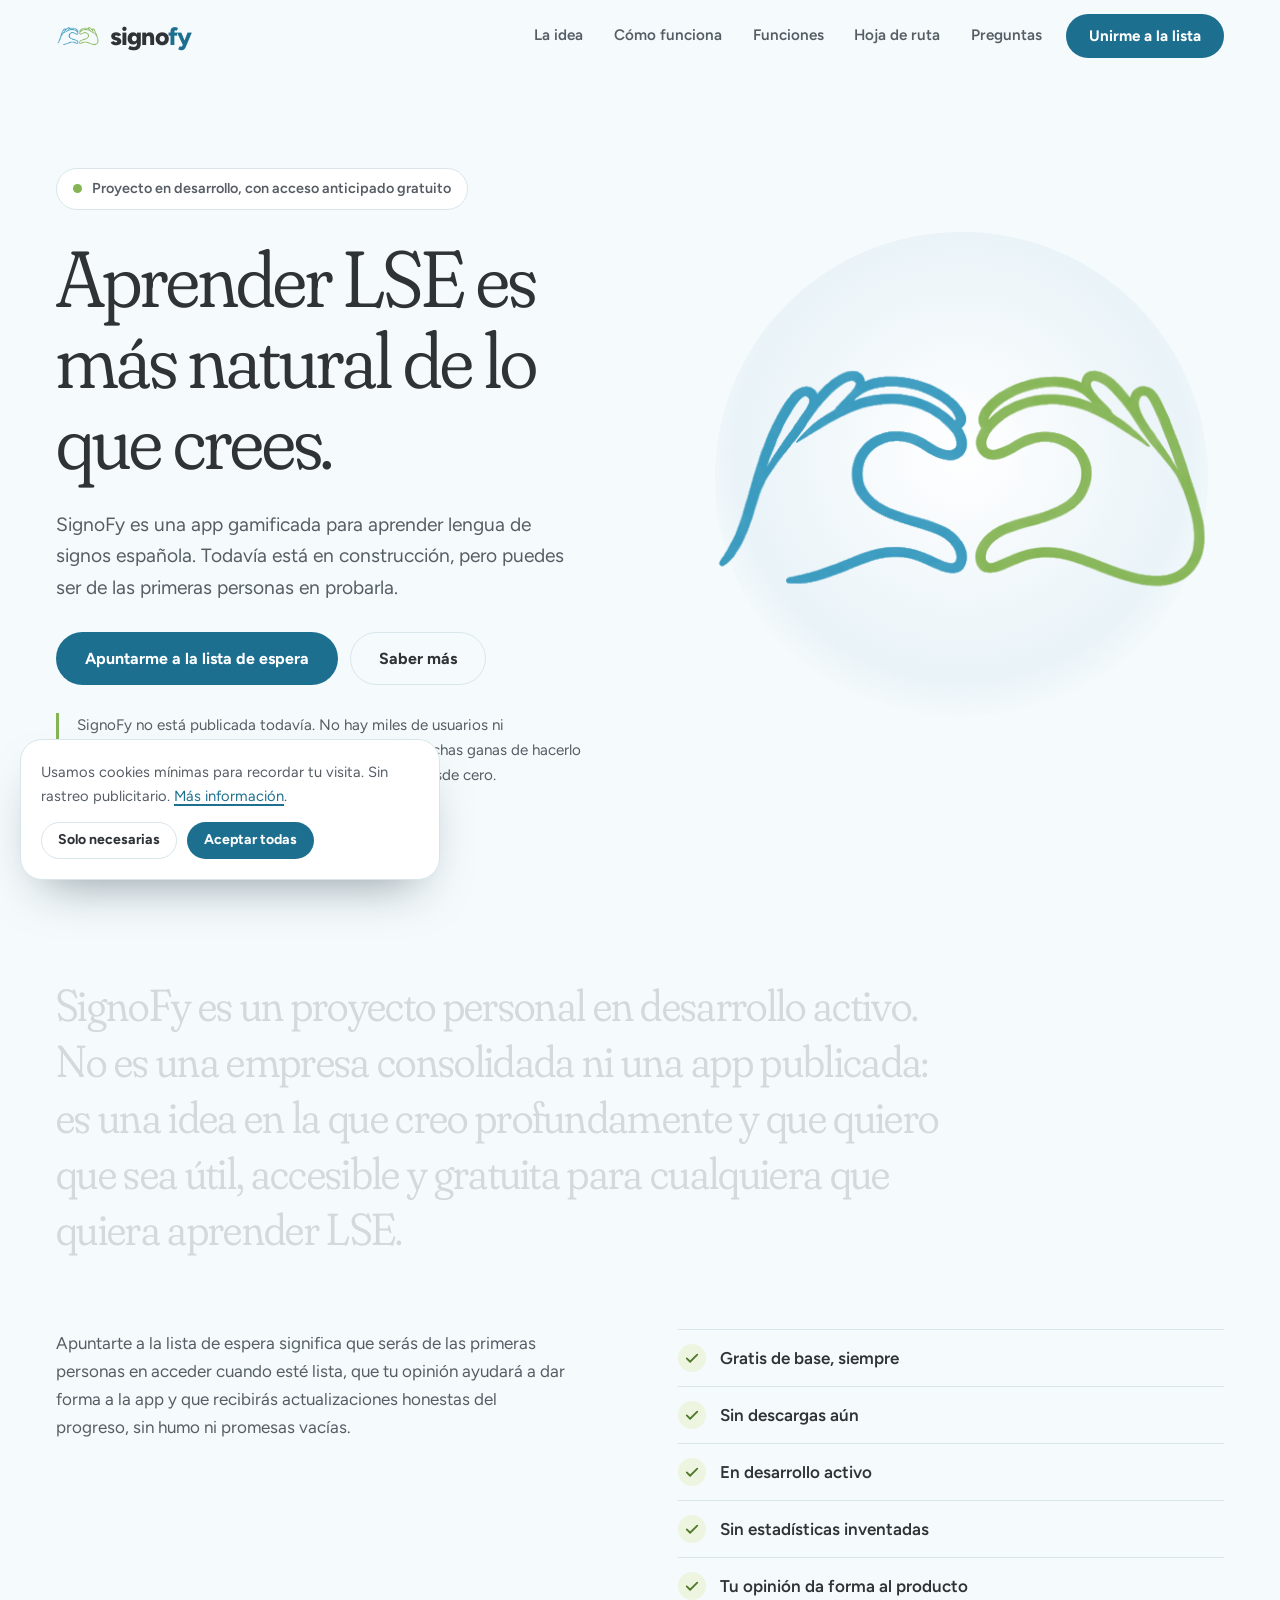
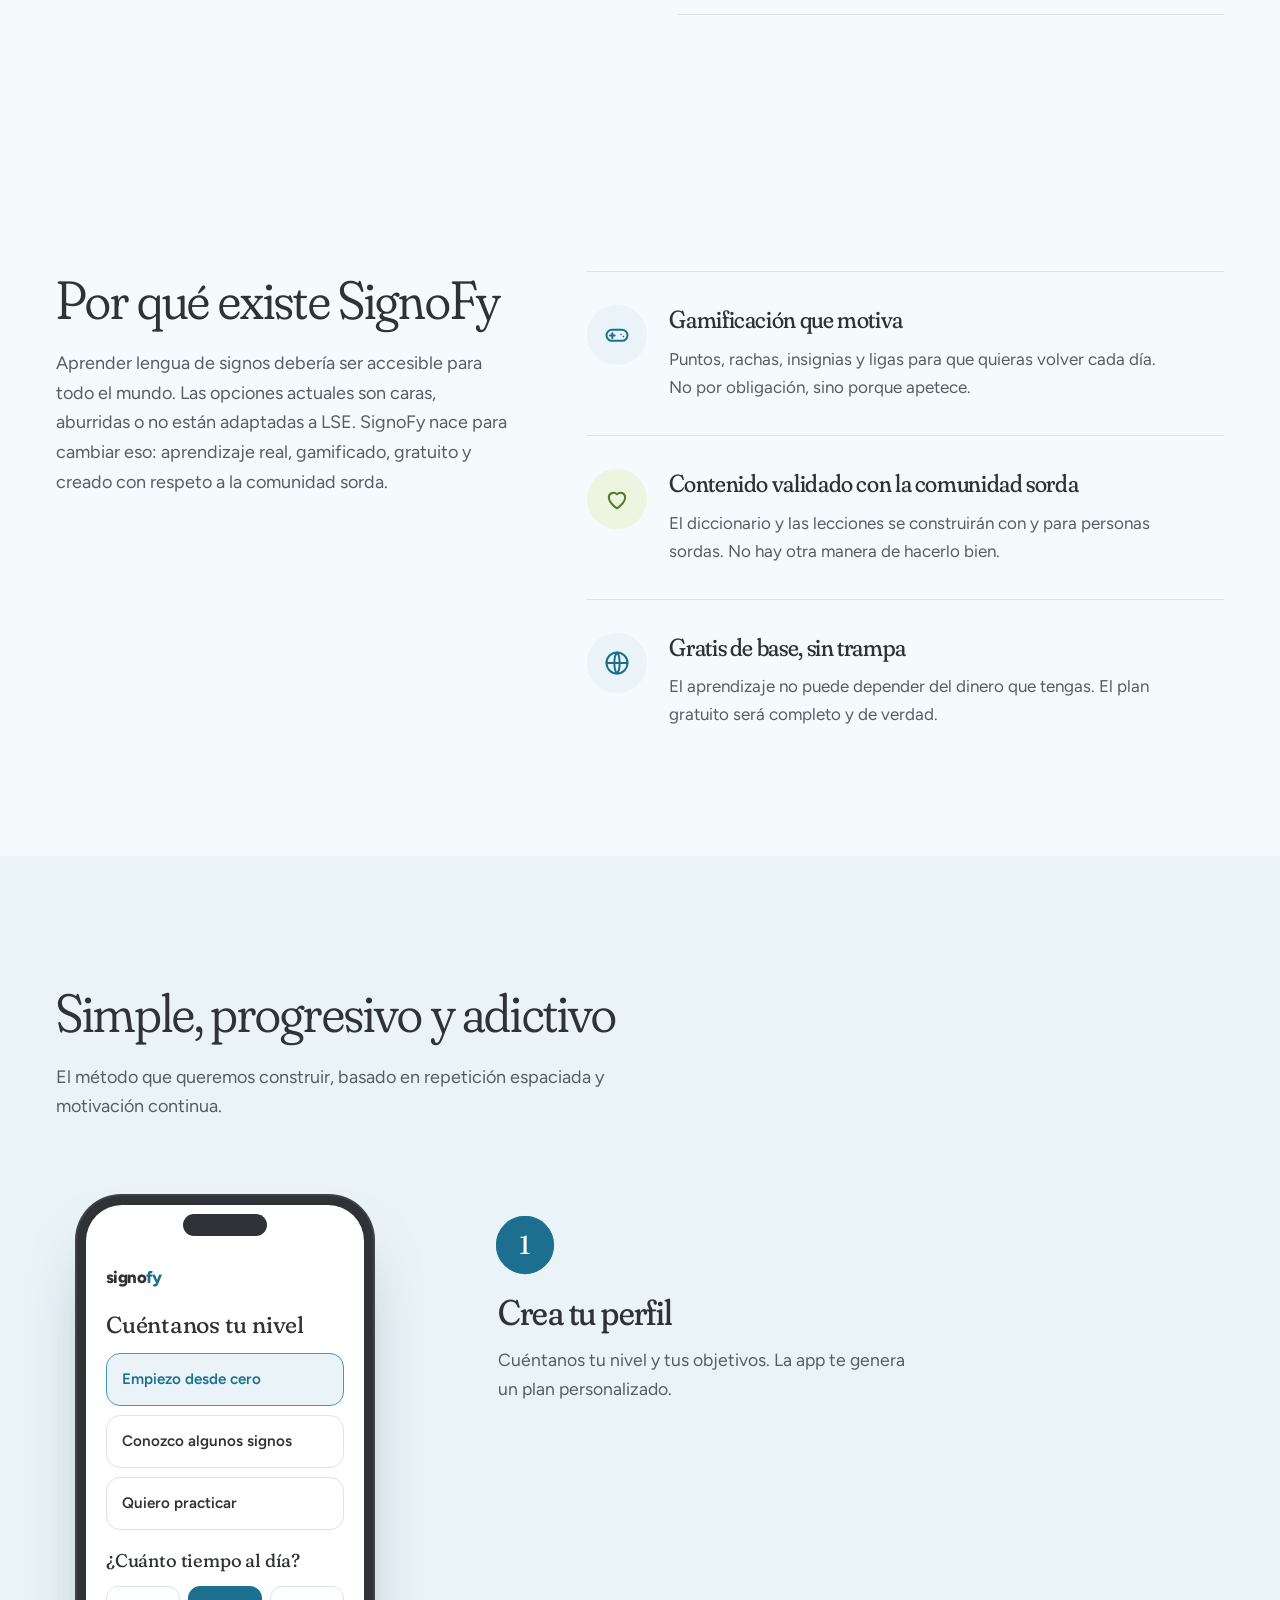
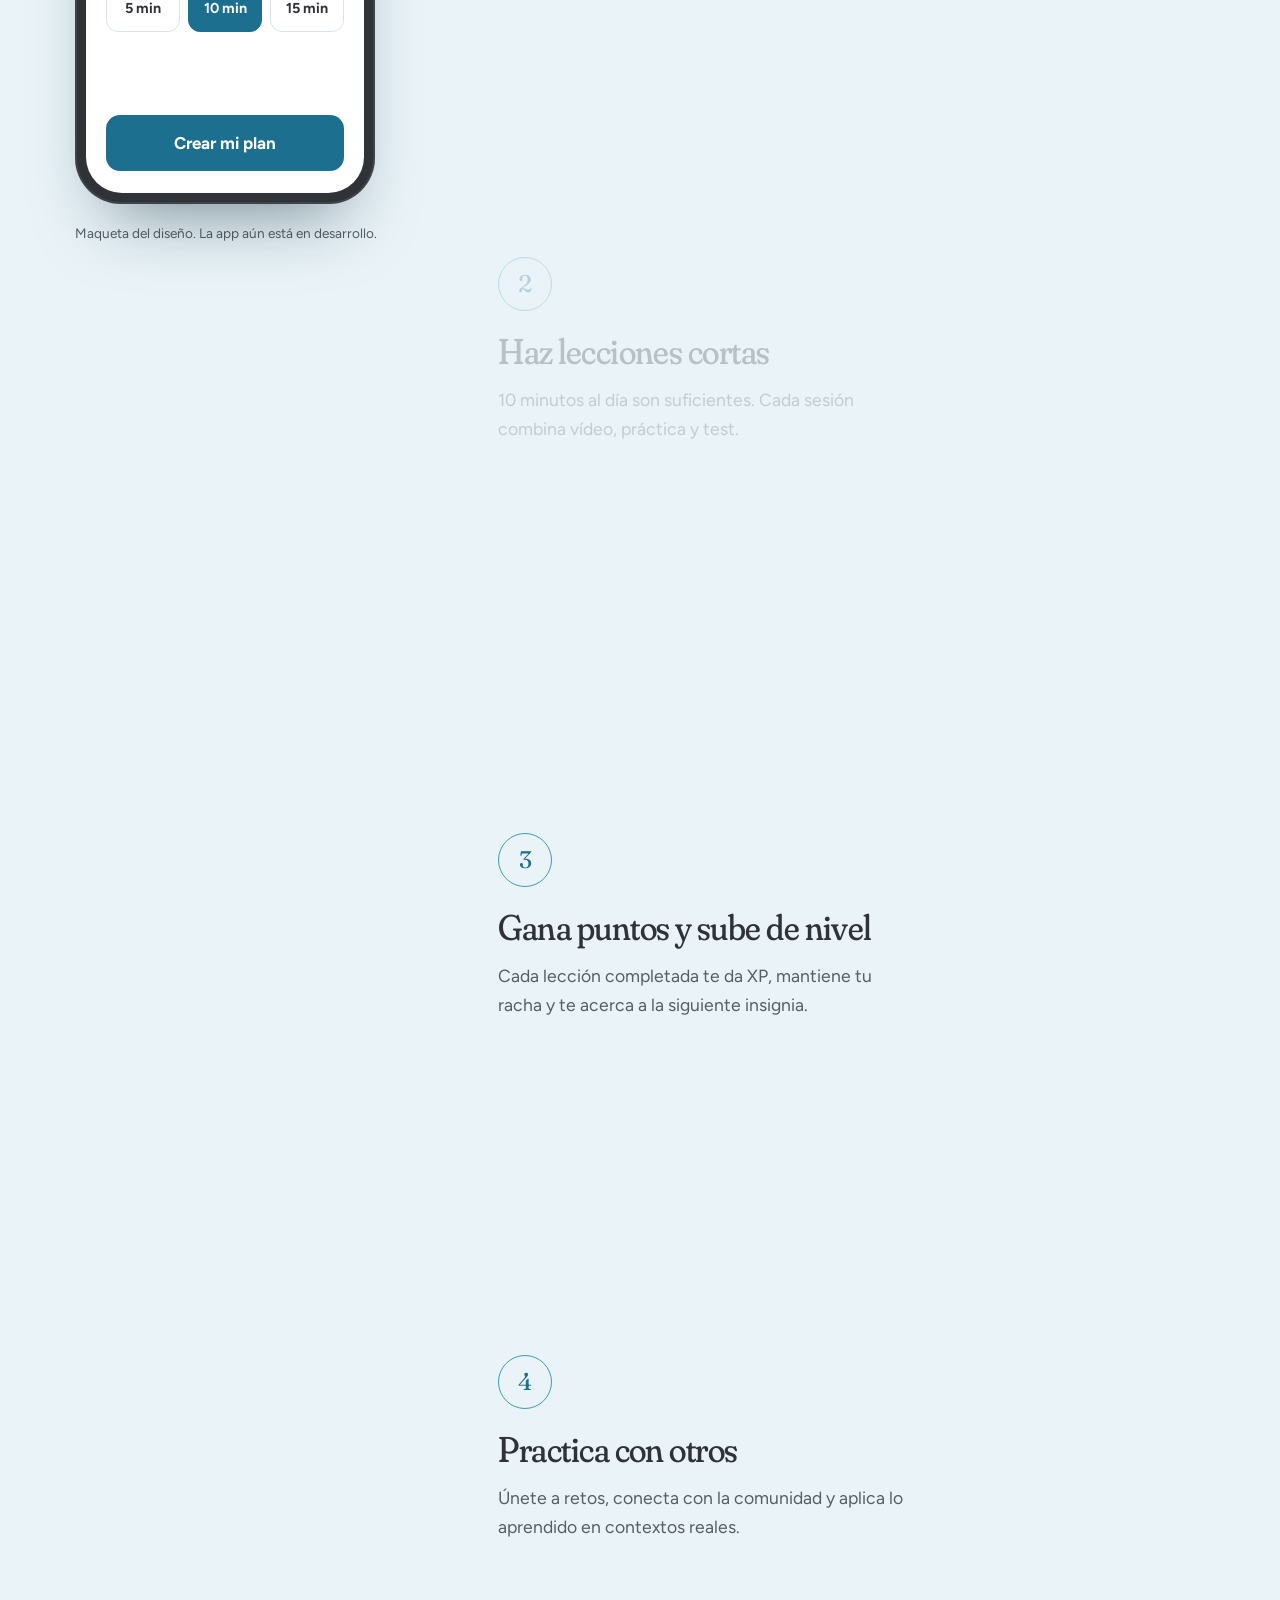
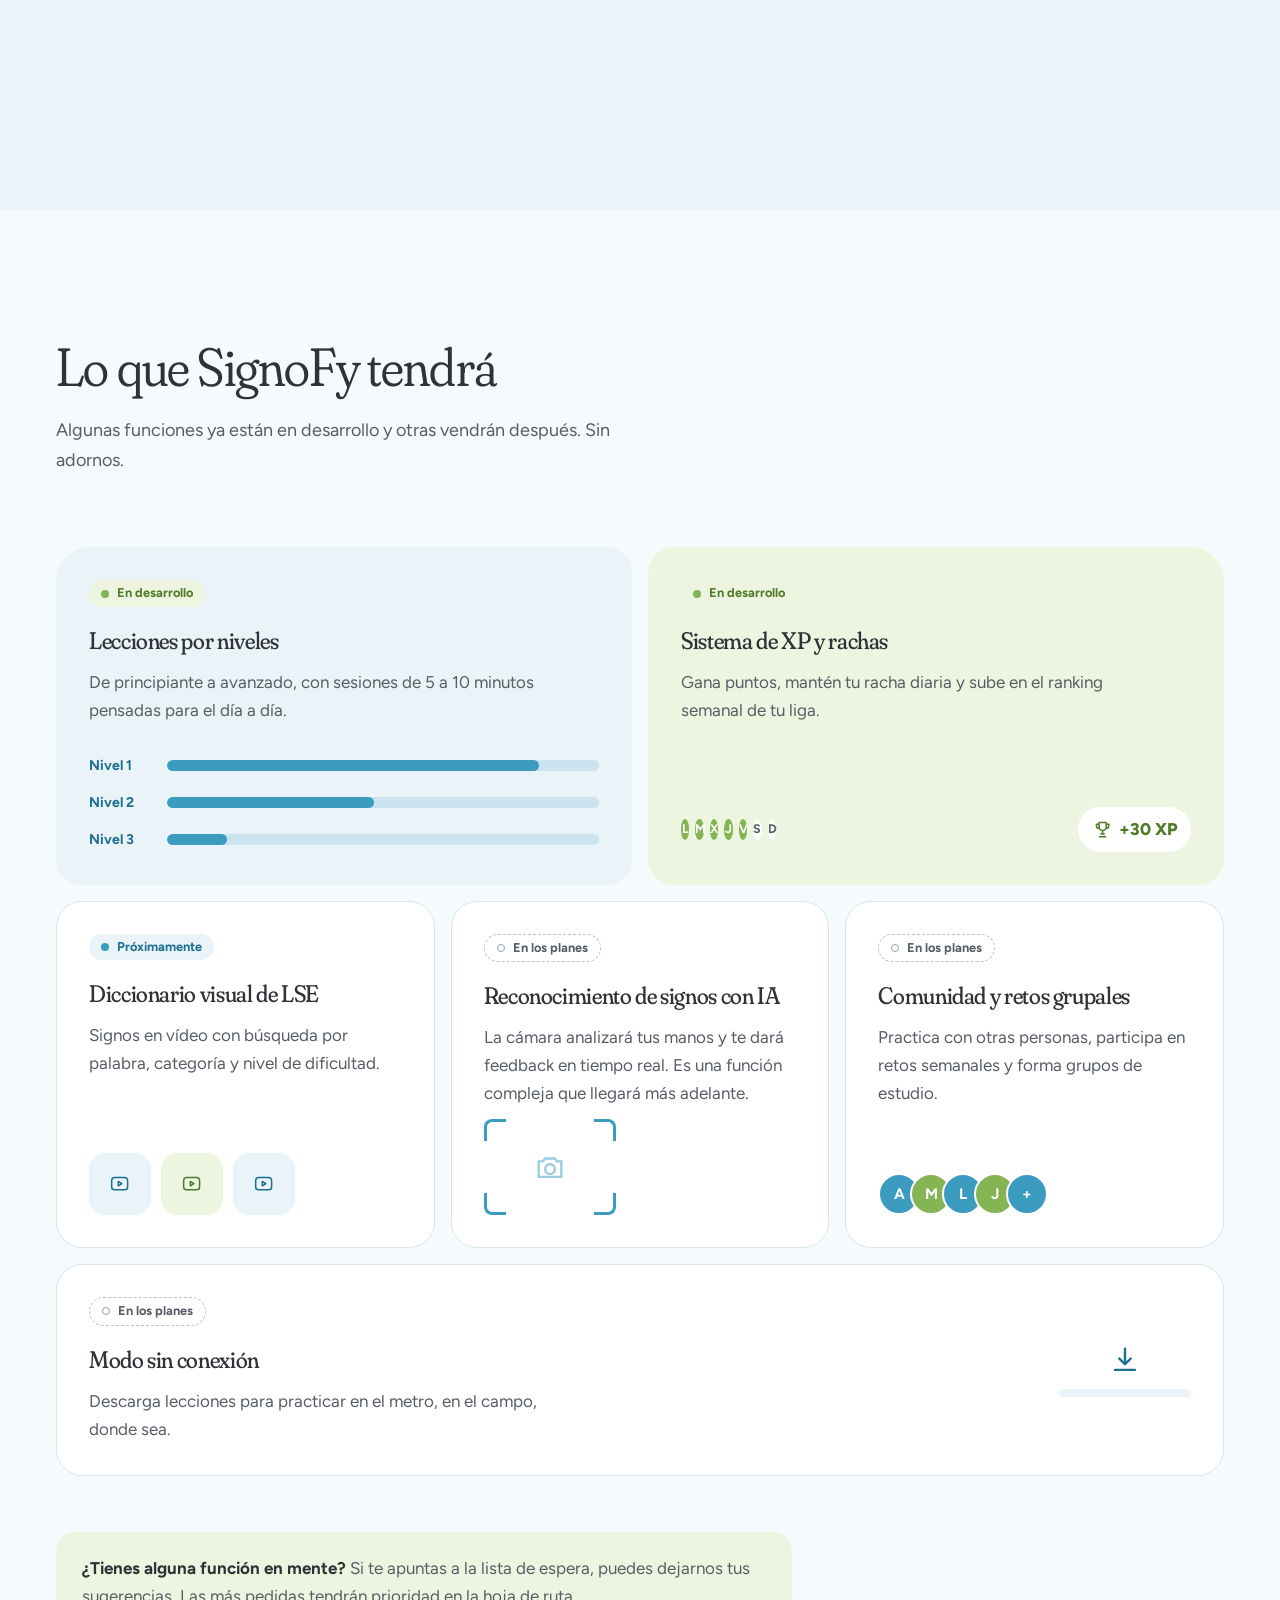
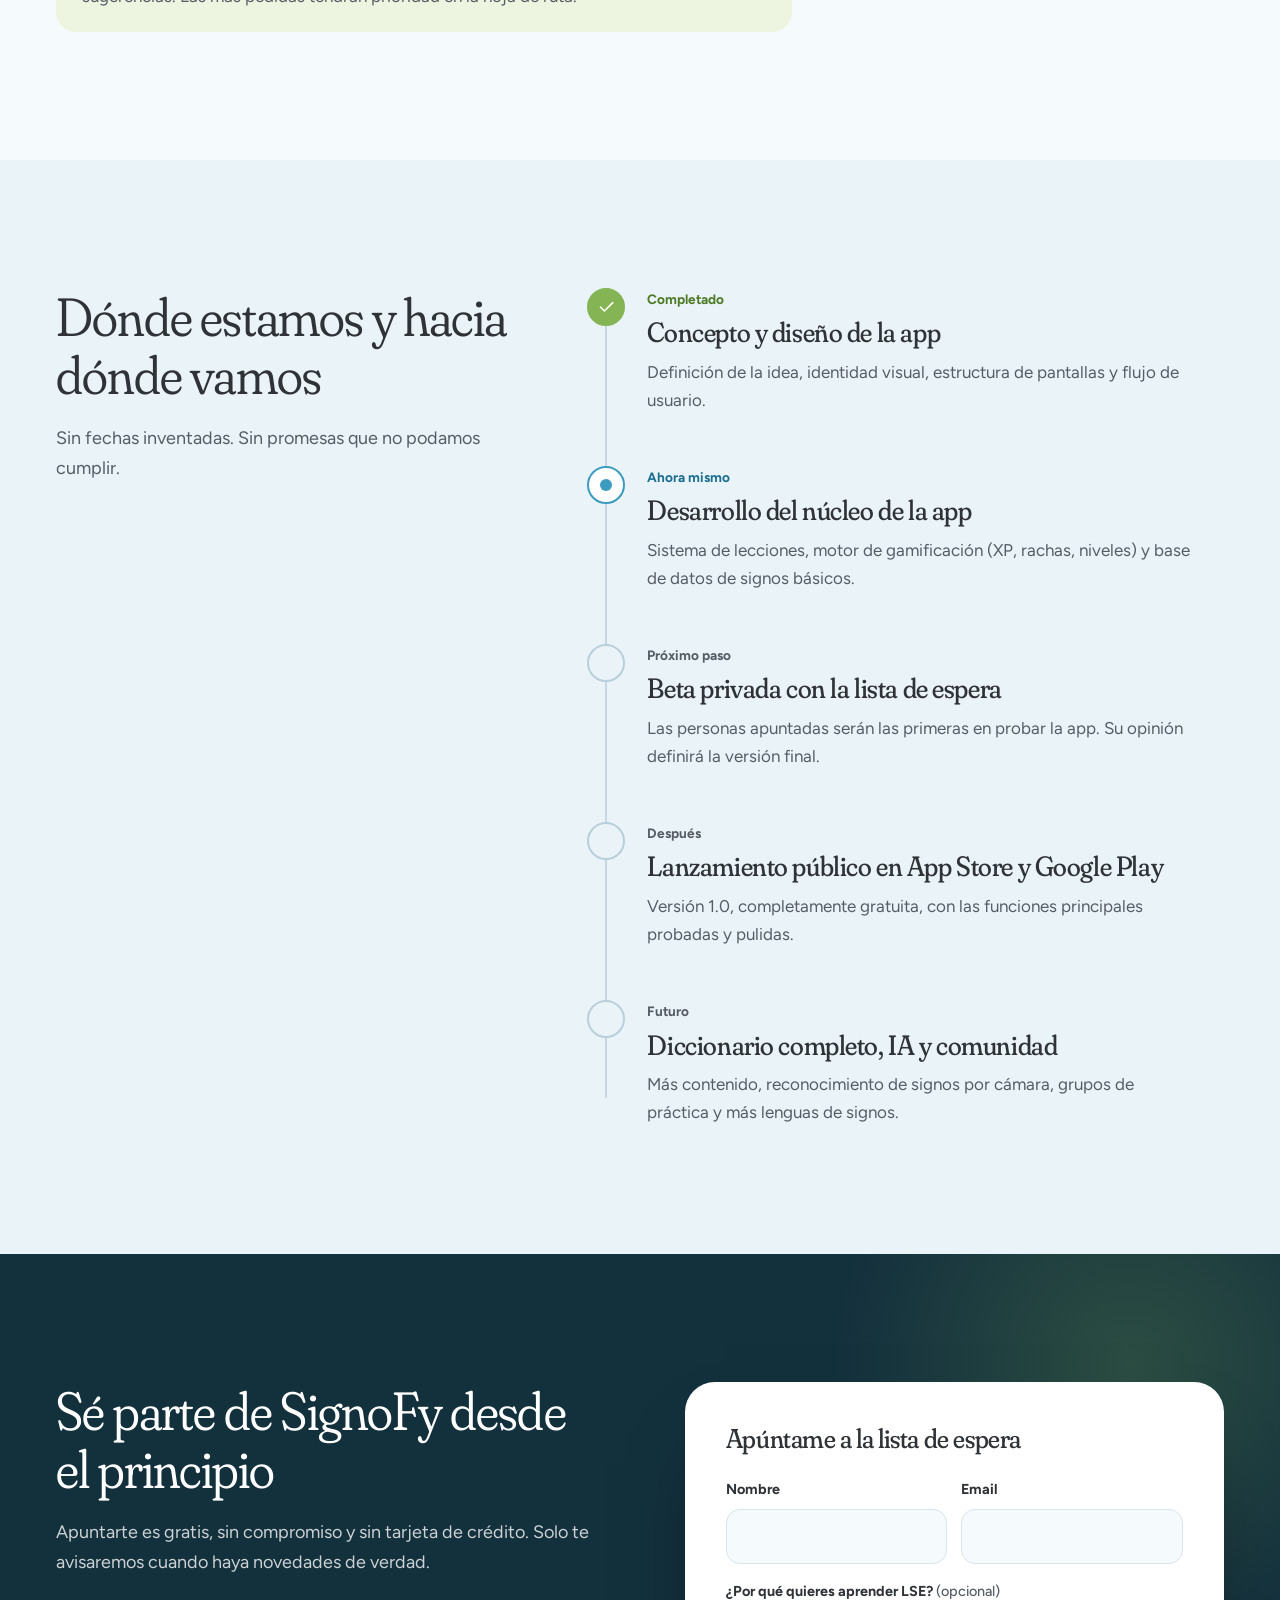
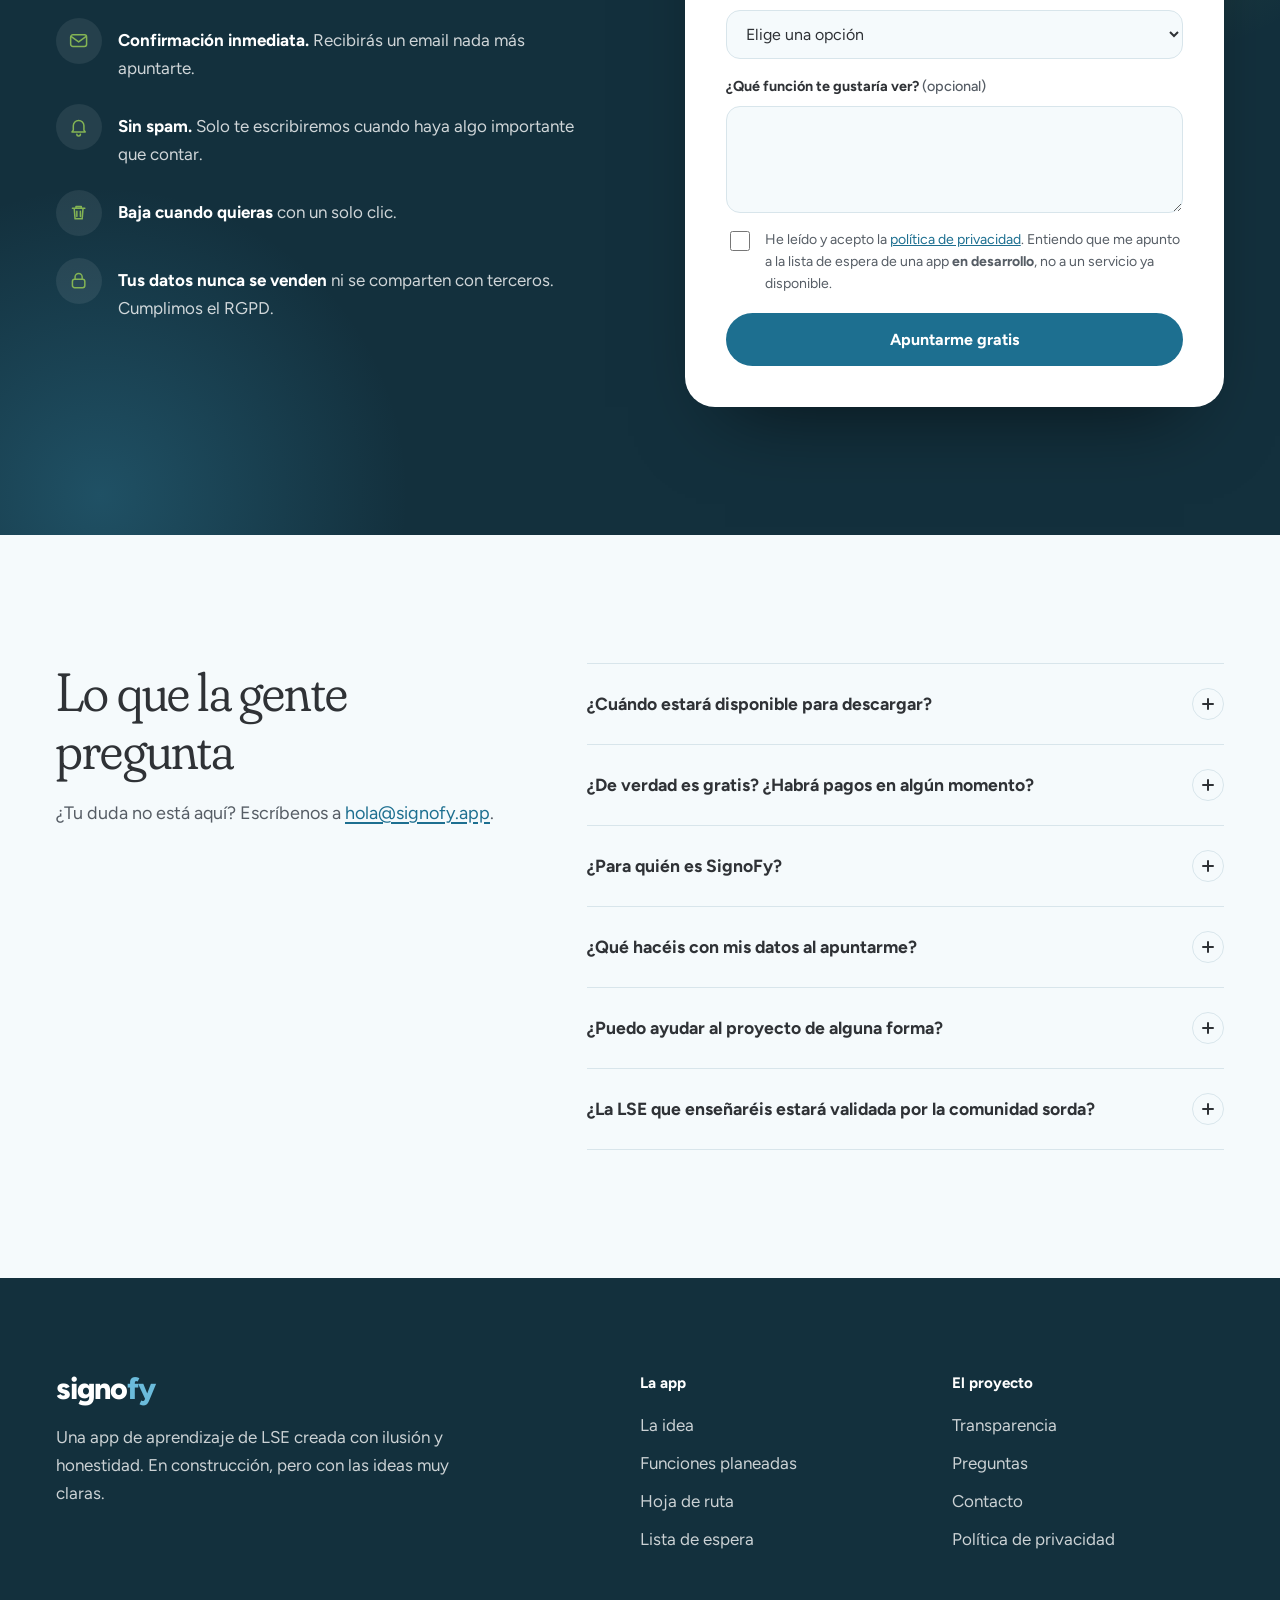
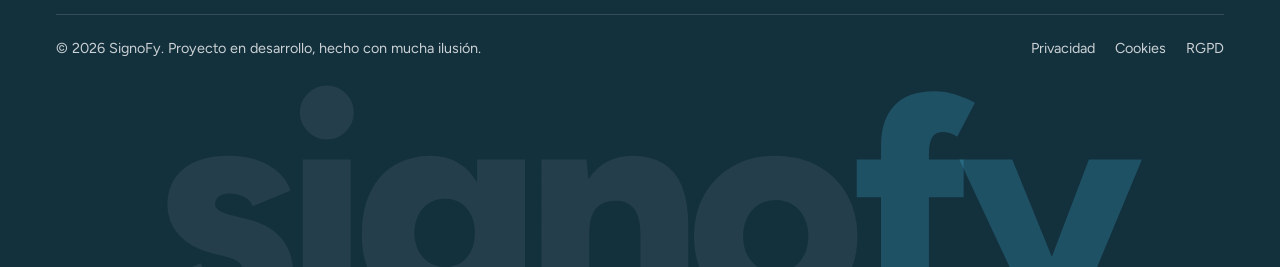
==== commit 13a50657: "responsive" ====
--- a/signofy/index.html
+++ b/signofy/index.html
@@ -14,7 +14,7 @@
   <link rel="preconnect" href="https://fonts.googleapis.com">
   <link rel="preconnect" href="https://fonts.gstatic.com" crossorigin>
   <link href="https://fonts.googleapis.com/css2?family=Fraunces:ital,opsz,wght,SOFT@0,9..144,300..600,0..100;1,9..144,300..600,0..100&family=Figtree:wght@400;500;600;700;800&display=swap" rel="stylesheet">
-  <link rel="stylesheet" href="css/style.css?v=2">
+  <link rel="stylesheet" href="css/style.css?v=3">
 </head>
 <body>
 
@@ -443,6 +443,6 @@
   </div>
 </div>
 
-<script src="main.js?v=2"></script>
+<script src="main.js?v=3"></script>
 </body>
 </html>
--- a/signofy/css/style.css
+++ b/signofy/css/style.css
@@ -47,7 +47,7 @@
 h3 { font-weight: 420; }
 .sub { margin-top: 1.25rem; color: var(--ink-2); font-size: 1.125rem; max-width: 38rem; }
 .link { color: var(--blue-d); text-decoration: underline; text-decoration-thickness: 1.5px; text-underline-offset: 3px; }
-.link:hover { color: var(--ink); }
+@media (hover: hover) and (pointer: fine) { .link:hover { color: var(--ink); } }
 .wordmark { font: 800 1.55rem/1 var(--sans); letter-spacing: -.035em; color: var(--ink); }
 .wordmark b { color: var(--blue-d); font-weight: 800; }
 .wordmark.sm { font-size: 1.05rem; }
@@ -57,9 +57,9 @@
   transition: transform .3s cubic-bezier(.3, 1.5, .5, 1), background .25s, box-shadow .3s, border-color .25s; }
 .btn:active { transform: scale(.97); }
 .btn-solid { background: var(--blue-d); color: #fff; }
-.btn-solid:hover { background: #17607d; transform: translateY(-2px); box-shadow: 0 14px 26px -12px rgba(29, 111, 144, .7); }
+@media (hover: hover) and (pointer: fine) { .btn-solid:hover { background: #17607d; transform: translateY(-2px); box-shadow: 0 14px 26px -12px rgba(29, 111, 144, .7); } }
 .btn-ghost { border-color: var(--line); background: transparent; color: var(--ink); }
-.btn-ghost:hover { background: var(--mist); border-color: var(--blue); transform: translateY(-2px); }
+@media (hover: hover) and (pointer: fine) { .btn-ghost:hover { background: var(--mist); border-color: var(--blue); transform: translateY(-2px); } }
 .btn-lg { padding: 16px 28px; font-size: 1rem; }
 .btn-sm { padding: 9px 16px; font-size: .88rem; }
 .btn-block { width: 100%; }
@@ -83,12 +83,14 @@
 .nav.scrolled { background: rgba(245, 250, 252, .86); backdrop-filter: blur(14px); -webkit-backdrop-filter: blur(14px); box-shadow: 0 1px 0 var(--line); }
 .brand { display: flex; align-items: center; gap: 10px; }
 .brand-mark { width: 44px; height: auto; transition: transform .5s cubic-bezier(.3, 1.6, .5, 1); }
-.brand:hover .brand-mark { transform: scale(1.12) rotate(-3deg); }
+@media (hover: hover) and (pointer: fine) { .brand:hover .brand-mark { transform: scale(1.12) rotate(-3deg); } }
 .nav-links { display: flex; gap: clamp(14px, 2.4vw, 34px); margin-left: auto; font-weight: 600; font-size: .95rem; color: var(--ink-2); }
 .nav-links a { position: relative; padding: 6px 0; transition: color .2s; }
 .nav-links a::after { content: ''; position: absolute; left: 0; right: 0; bottom: 0; height: 2px; border-radius: 2px; background: var(--blue); transform: scaleX(0); transform-origin: left; transition: transform .35s var(--ease); }
-.nav-links a:hover, .nav-links a.on { color: var(--ink); }
-.nav-links a:hover::after, .nav-links a.on::after { transform: scaleX(1); }
+.nav-links a.on { color: var(--ink); }
+@media (hover: hover) and (pointer: fine) { .nav-links a:hover { color: var(--ink); } }
+.nav-links a.on::after { transform: scaleX(1); }
+@media (hover: hover) and (pointer: fine) { .nav-links a:hover::after { transform: scaleX(1); } }
 .burger { display: none; width: 44px; height: 44px; border: 0; background: none; cursor: pointer; position: relative; }
 .burger span { position: absolute; left: 11px; right: 11px; height: 2px; border-radius: 2px; background: var(--ink); transition: transform .35s var(--ease), top .35s var(--ease); }
 .burger span:first-child { top: 18px; }
@@ -158,7 +160,7 @@
 .p-icon .ic { width: 28px; height: 28px; }
 .p-icon.blue { background: var(--mist); color: var(--blue-d); }
 .p-icon.green { background: var(--leaf); color: var(--green-d); }
-.principle:hover .p-icon { transform: rotate(-8deg) scale(1.08); }
+@media (hover: hover) and (pointer: fine) { .principle:hover .p-icon { transform: rotate(-8deg) scale(1.08); } }
 .js .principle::before { transform: scaleX(0); transition: transform 1.2s var(--ease) var(--d, 0ms); }
 .js .principle > * { opacity: 0; transform: translateY(18px); transition: opacity .8s var(--ease) calc(var(--d, 0ms) + .2s), transform .8s var(--ease) calc(var(--d, 0ms) + .2s); }
 .js .principle.in::before { transform: scaleX(1); }
@@ -192,7 +194,7 @@
 .s-sign { display: grid; place-items: center; padding: 34px 12px; border-radius: 20px; background: var(--mist); }
 .s-opts { display: grid; grid-template-columns: 1fr 1fr; gap: 9px; }
 .s-opt { padding: 17px 8px; border-radius: 14px; border: 1.5px solid var(--line); background: #fff; font-weight: 700; cursor: pointer; transition: transform .25s cubic-bezier(.3, 1.5, .5, 1), border-color .2s, background .2s; }
-.s-opt:hover:not(:disabled) { border-color: var(--blue); transform: translateY(-2px); }
+@media (hover: hover) and (pointer: fine) { .s-opt:hover:not(:disabled) { border-color: var(--blue); transform: translateY(-2px); } }
 .s-opt:disabled { cursor: default; }
 .s-opt.ok { background: var(--leaf); border-color: var(--green); color: var(--green-d); animation: pop .5s cubic-bezier(.3, 1.6, .5, 1); }
 .s-opt.bad { background: #fbeceb; border-color: #e3a89c; color: var(--warn); animation: shake .45s; }
@@ -241,7 +243,7 @@
 /* ---------- Funciones ---------- */
 .bento { display: grid; grid-template-columns: repeat(6, minmax(0, 1fr)); gap: 16px; }
 .card { position: relative; display: flex; flex-direction: column; align-items: flex-start; gap: 12px; padding: clamp(22px, 2.6vw, 32px); border-radius: 26px; background: #fff; border: 1px solid var(--line); overflow: hidden; transition: transform .5s var(--ease), box-shadow .5s var(--ease), border-color .3s; }
-.card:hover { transform: translateY(-4px); border-color: #b9d3df; box-shadow: 0 28px 44px -30px rgba(29, 111, 144, .45); }
+@media (hover: hover) and (pointer: fine) { .card:hover { transform: translateY(-4px); border-color: #b9d3df; box-shadow: 0 28px 44px -30px rgba(29, 111, 144, .45); } }
 .card h3 { font-size: 1.5rem; line-height: 1.2; margin-top: 8px; }
 .card p { color: var(--ink-2); max-width: 30rem; }
 .c-levels { grid-column: span 3; background: var(--mist); border-color: transparent; border-radius: 34px 26px 26px 26px; }
@@ -281,7 +283,7 @@
 
 .js .card { opacity: 0; transform: translateY(28px) scale(.98); }
 .js .card.in { opacity: 1; transform: none; transition: opacity .8s var(--ease) var(--d, 0ms), transform .9s var(--ease) var(--d, 0ms), box-shadow .5s var(--ease), border-color .3s; }
-.js .card.in:hover { transform: translateY(-4px); transition-delay: 0ms; }
+@media (hover: hover) and (pointer: fine) { .js .card.in:hover { transform: translateY(-4px); transition-delay: 0ms; } }
 .js .bar i { transform: scaleX(0); }
 .js .card.in .bar i { transform: scaleX(1); transition: transform 1.4s var(--ease) calc(var(--d, 0ms) + .5s); }
 .js .days i { transform: scale(.4); opacity: 0; }
@@ -364,7 +366,7 @@
 .qa { border-bottom: 1px solid var(--line); }
 .qa h3 { font: inherit; }
 .q { width: 100%; display: flex; align-items: center; justify-content: space-between; gap: 24px; padding: 24px 0; border: 0; background: none; text-align: left; font: 700 1.1rem/1.4 var(--sans); cursor: pointer; transition: color .2s; }
-.q:hover { color: var(--blue-d); }
+@media (hover: hover) and (pointer: fine) { .q:hover { color: var(--blue-d); } }
 .plus { position: relative; width: 32px; height: 32px; flex: none; border-radius: 50%; border: 1.5px solid var(--line); transition: transform .5s var(--ease), background .3s, border-color .3s; }
 .plus::before, .plus::after { content: ''; position: absolute; left: 50%; top: 50%; width: 12px; height: 2px; margin: -1px 0 0 -6px; border-radius: 2px; background: var(--ink); transition: background .3s; }
 .plus::after { transform: rotate(90deg); }
@@ -383,10 +385,10 @@
 .foot-brand p { margin-top: 16px; max-width: 26rem; }
 .foot-col h4 { margin: 0 0 14px; font: 700 .95rem var(--sans); color: #fff; }
 .foot-col a { display: block; padding: 5px 0; transition: color .2s, transform .3s var(--ease); }
-.foot-col a:hover { color: #fff; transform: translateX(4px); }
+@media (hover: hover) and (pointer: fine) { .foot-col a:hover { color: #fff; transform: translateX(4px); } }
 .foot-bottom { display: flex; flex-wrap: wrap; justify-content: space-between; gap: 12px; margin-top: 56px; padding: 22px 0; border-top: 1px solid rgba(255, 255, 255, .14); font-size: .9rem; }
 .legal { display: flex; gap: 20px; }
-.legal a:hover { color: #fff; }
+@media (hover: hover) and (pointer: fine) { .legal a:hover { color: #fff; } }
 .giant { font: 800 clamp(5rem, 24vw, 22rem)/.8 var(--sans); letter-spacing: -.05em; text-align: center; white-space: nowrap; color: rgba(255, 255, 255, .07); height: .6em; overflow: hidden; user-select: none; pointer-events: none; }
 .giant b { color: rgba(60, 156, 192, .3); font-weight: 800; }
 
@@ -436,6 +438,21 @@
   .cookie-btns .btn { flex: 1; }
 }
 
+/* ---------- Ajustes táctiles ---------- */
+html { -webkit-tap-highlight-color: transparent; }
+a, button, summary { touch-action: manipulation; }
+.btn, .burger, .s-opt, .q { user-select: none; -webkit-user-select: none; -webkit-touch-callout: none; }
+.field input, .field select, .field textarea { font-size: max(16px, 1rem); } /* evita el zoom automático de iOS al enfocar */
+@media (pointer: coarse) {
+  .btn:active { transform: scale(.97); }
+  .foot-col a, .legal a { display: inline-flex; align-items: center; min-height: 44px; }
+  .q { min-height: 44px; }
+  .agree input { width: 24px; height: 24px; }
+}
+@media (max-width: 860px) {
+  .nav-links { max-height: calc(100vh - 88px); max-height: calc(100dvh - 88px); overflow-y: auto; overscroll-behavior: contain; }
+}
+
 /* ---------- Movimiento reducido ---------- */
 @media (prefers-reduced-motion: reduce) {
   html { scroll-behavior: auto; }
